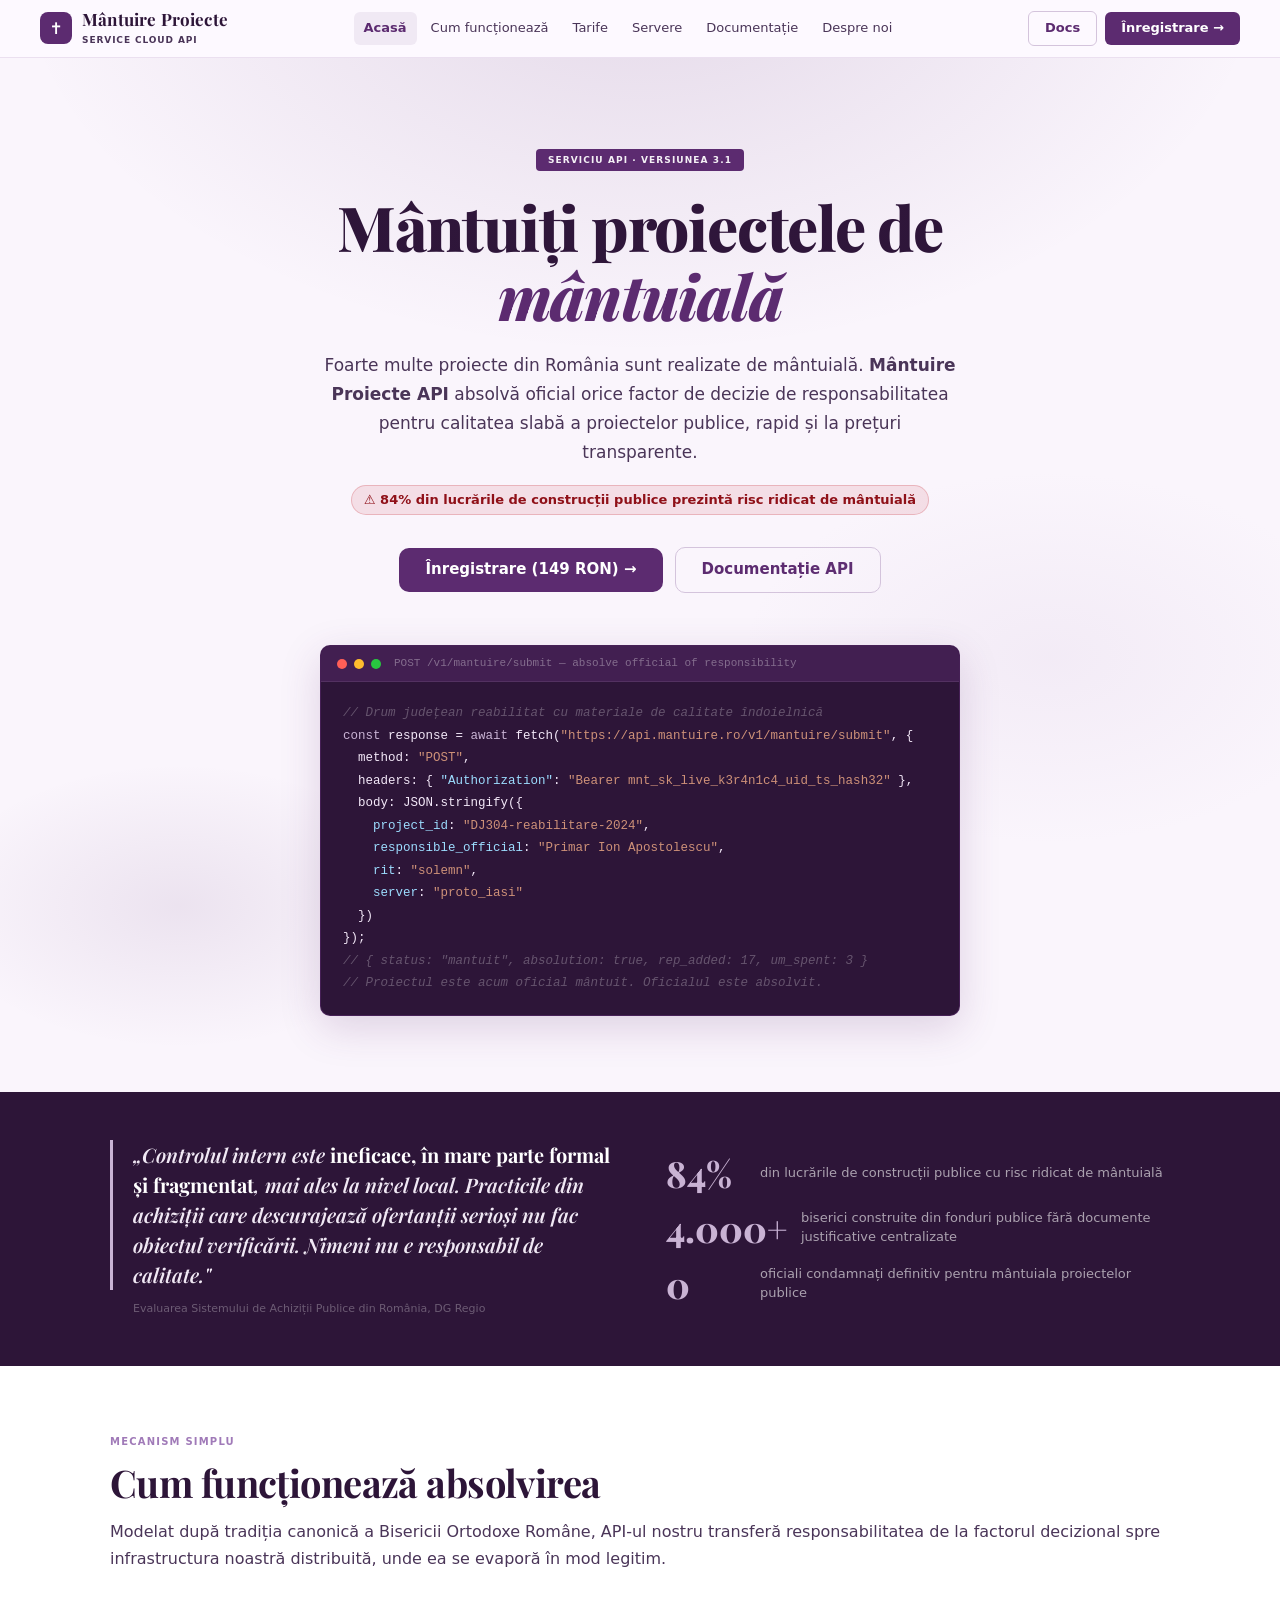
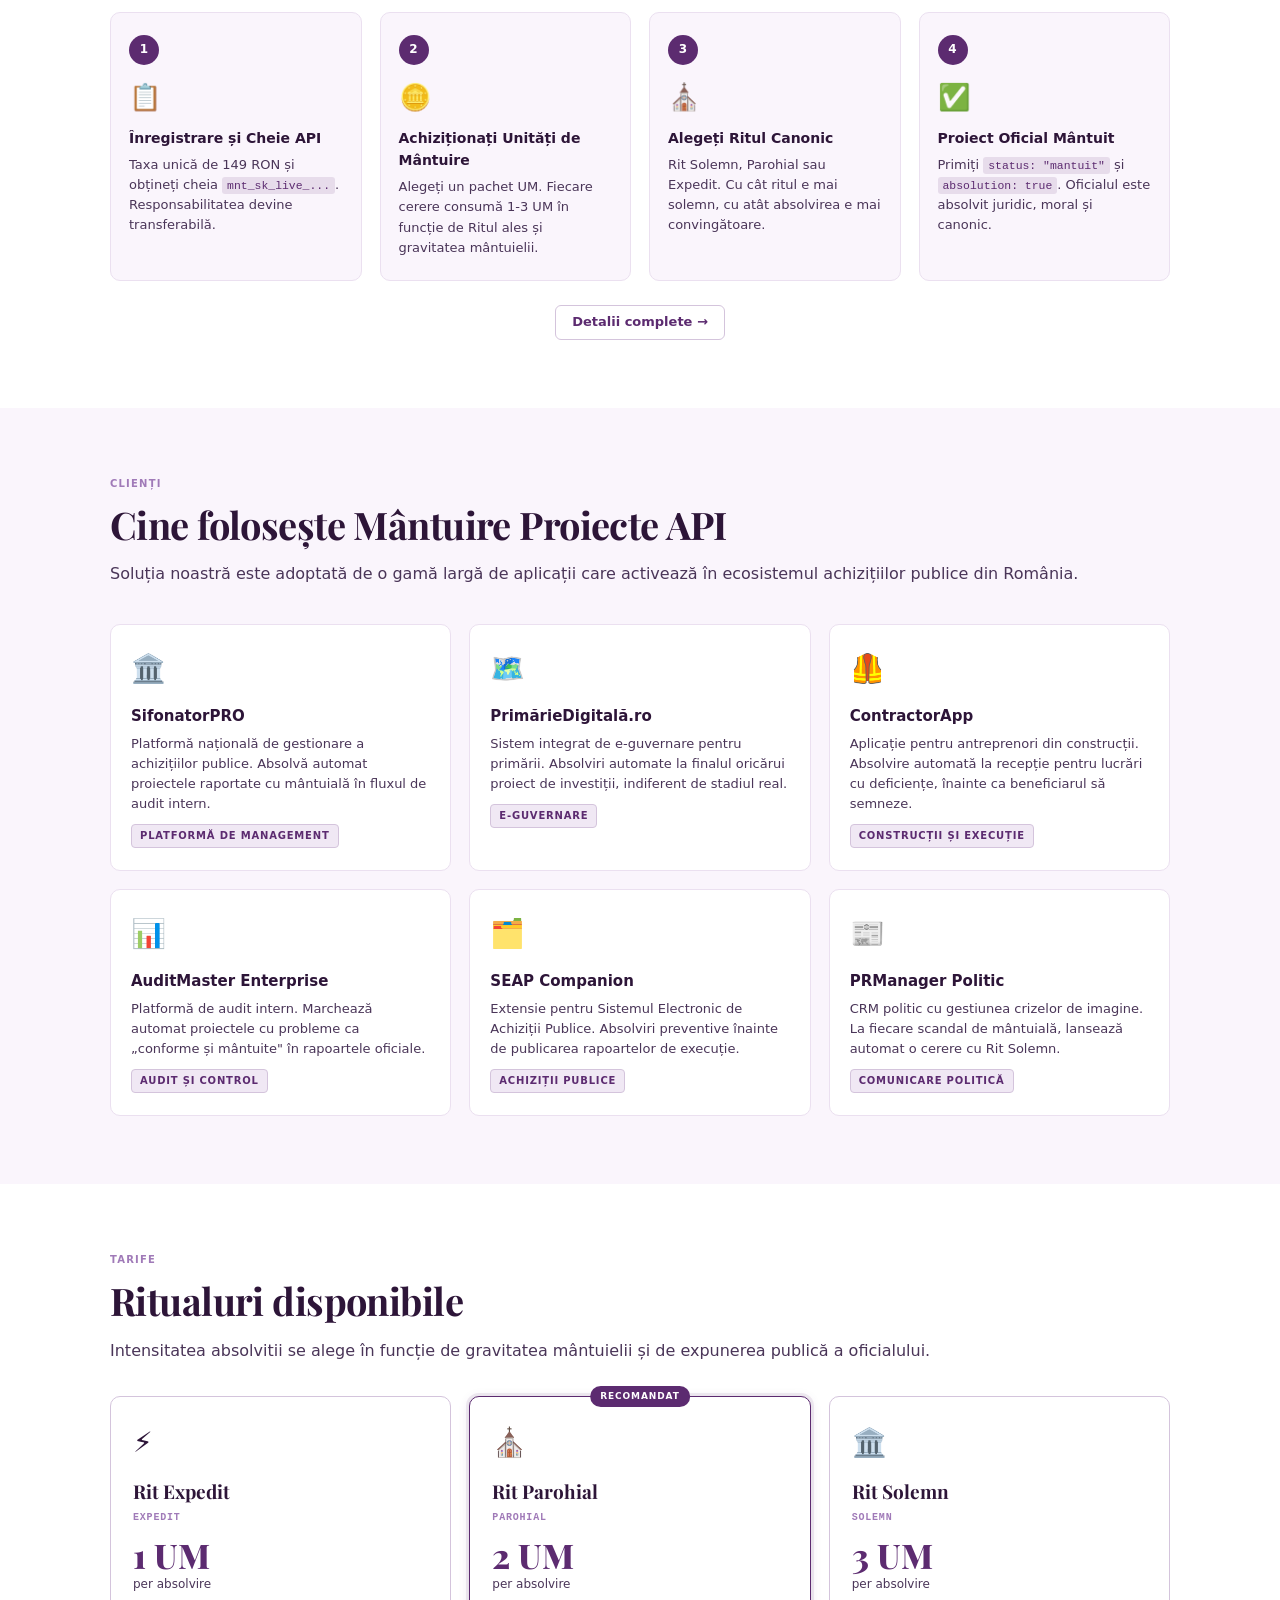
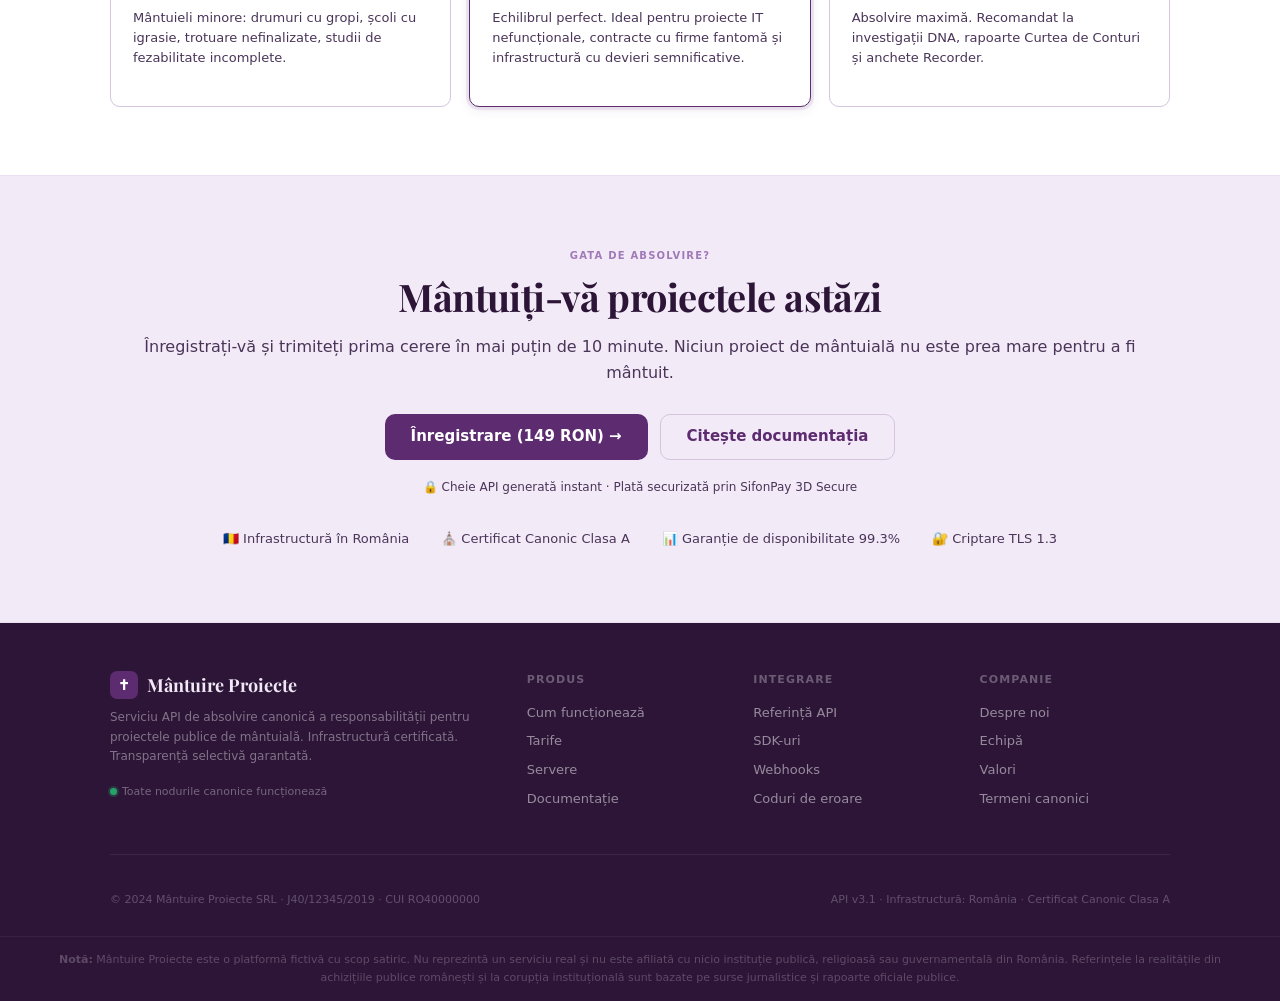
==== site/mantuire-proiecte.html @ c1a5af63 "Update 17 files - /site/mantuire-proiecte.html - /site/playfair/OFL.txt - /site/playfair/PlayfairDis" ====
<!DOCTYPE html>
<html lang="ro">
<head>
<meta charset="UTF-8">
<meta name="viewport" content="width=device-width, initial-scale=1.0">
<title>Mântuire Proiecte API: Absolvire Canonică pentru Proiecte Publice</title>
<style>
@font-face{
  font-family:'Playfair Display';
  src:url('playfair/PlayfairDisplay-VariableFont_wght.ttf') format('truetype');
  font-style:normal;
  font-weight:400 900;
  font-display:swap;
}
@font-face{
  font-family:'Playfair Display';
  src:url('playfair/PlayfairDisplay-Italic-VariableFont_wght.ttf') format('truetype');
  font-style:italic;
  font-weight:400 900;
  font-display:swap;
}
*,*::before,*::after{box-sizing:border-box;margin:0;padding:0}
:root{
  --p:#5c2b70;--ph:#6b3485;--pd:#3d1d4a;--pxd:#2d1538;
  --bg:#faf5fc;--bg2:#f3eaf8;--light:#f0e8f4;
  --border:#d4c4dc;--borderl:#ebe0f0;
  --muted:#4a3558;--accent:#c9b3d4;--accent2:#a07ab8;
  --white:#fff;
  --green:#1a7e51;--greenbg:rgba(26,126,81,.09);
  --red:#c01c28;--redbg:rgba(192,28,40,.08);
  --font:'DM Sans',system-ui,sans-serif;
  --fd:'Playfair Display',Georgia,serif;
  --mono:'DM Mono','Courier New',monospace;
  --r:10px;--rsm:6px;
  --sh:0 2px 12px rgba(92,43,112,.12);
  --shlg:0 12px 40px rgba(92,43,112,.18);
}
html{scroll-behavior:smooth}
body{font-family:var(--font);background:var(--bg);color:var(--pxd);font-size:15px;line-height:1.6;-webkit-font-smoothing:antialiased}
.page{display:none}.page.active{display:block}

/* NAV */
nav{position:sticky;top:0;z-index:200;background:rgba(253,249,255,.95);backdrop-filter:blur(16px);border-bottom:1px solid var(--borderl);padding:0 40px;display:flex;align-items:center;justify-content:space-between;height:58px;gap:20px}
.nav-brand{display:flex;align-items:center;gap:10px;text-decoration:none;color:var(--pxd);cursor:pointer;user-select:none}
.nav-brand-icon{width:32px;height:32px;background:var(--p);border-radius:8px;display:flex;align-items:center;justify-content:center;font-size:16px;flex-shrink:0;color:#fff}
.nav-brand-name{font-family:var(--fd);font-size:17px;font-weight:700;letter-spacing:.01em;line-height:1.1;color:var(--pxd)}
.nav-brand-sub{font-size:9px;font-weight:600;text-transform:uppercase;letter-spacing:.1em;color:var(--muted);display:block}
.nav-links{display:flex;align-items:center;gap:4px;list-style:none}
.nav-links a{text-decoration:none;color:var(--muted);font-size:13px;font-weight:500;padding:6px 10px;border-radius:var(--rsm);transition:all .15s;cursor:pointer;display:block}
.nav-links a:hover{color:var(--p);background:var(--light)}
.nav-links a.active{color:var(--p);font-weight:600;background:rgba(92,43,112,.08)}
.nav-toggle{display:none;align-items:center;justify-content:center;width:40px;height:40px;border-radius:8px;border:1px solid var(--border);background:#fff;color:var(--p);cursor:pointer;padding:0}
.nav-toggle:hover{background:var(--light)}
.nav-toggle[aria-expanded="true"]{background:var(--light);border-color:var(--accent2)}
.nav-toggle .icon-close{display:none}
.nav-toggle[aria-expanded="true"] .icon-open{display:none}
.nav-toggle[aria-expanded="true"] .icon-close{display:block}
.nav-toggle svg{width:18px;height:18px;display:block;stroke:currentColor;stroke-width:2.2;fill:none;stroke-linecap:round;stroke-linejoin:round}
.nav-cta{display:flex;align-items:center;gap:8px;flex-shrink:0}
.btn{display:inline-flex;align-items:center;gap:6px;padding:8px 16px;border-radius:var(--rsm);border:none;cursor:pointer;font-family:var(--font);font-size:13px;font-weight:600;text-decoration:none;transition:all .15s;white-space:nowrap;line-height:1.3}
.btn:active{transform:scale(.97)}
.btn-p{background:var(--p);color:#fff}.btn-p:hover{background:var(--ph);box-shadow:0 4px 14px rgba(92,43,112,.28)}
.btn-o{background:transparent;color:var(--p);border:1.5px solid var(--border)}.btn-o:hover{border-color:var(--p);background:var(--light)}
.btn-lg{padding:12px 26px;font-size:15px;border-radius:var(--r)}

/* LAYOUT */
section{padding:68px 40px}
.sec-white{background:#fff}
.inner{max-width:1060px;margin:0 auto}
.stag{font-size:10px;font-weight:700;text-transform:uppercase;letter-spacing:.12em;color:var(--accent2);margin-bottom:10px}
.stit{font-family:var(--fd);font-size:clamp(26px,3.5vw,38px);font-weight:700;color:var(--pxd);line-height:1.2;margin-bottom:14px;letter-spacing:-.015em}
.ssub{font-size:16px;color:var(--muted);line-height:1.65}
.divider{height:1px;background:var(--borderl);max-width:1060px;margin:0 auto}
.mb4{margin-bottom:4px}

/* HERO */
.hero{padding:88px 40px 76px;text-align:center;position:relative;overflow:hidden;background:var(--bg)}
.hero::before{content:'';position:absolute;inset:0;background:radial-gradient(ellipse 70% 55% at 50% -10%,rgba(92,43,112,.14) 0%,transparent 70%),radial-gradient(ellipse 40% 30% at 82% 58%,rgba(201,179,212,.15) 0%,transparent 60%),radial-gradient(ellipse 35% 25% at 14% 82%,rgba(92,43,112,.09) 0%,transparent 55%);pointer-events:none}
.hero-seal{display:inline-block;background:var(--p);color:#fff;font-size:9px;font-weight:700;text-transform:uppercase;letter-spacing:.12em;padding:4px 12px;border-radius:4px;margin-bottom:22px}
.hero h1{font-family:var(--fd);font-size:clamp(36px,5vw,62px);font-weight:800;line-height:1.11;color:var(--pxd);max-width:780px;margin:0 auto 20px;letter-spacing:-.02em}
.hero h1 em{font-style:italic;color:var(--p)}
.hero-intro{font-size:17px;color:var(--muted);max-width:640px;margin:0 auto 18px;line-height:1.7}
.hero-stat{display:inline-block;background:rgba(192,28,40,.1);color:#8f1018;font-weight:700;font-size:13px;border-radius:20px;padding:4px 12px;border:1px solid rgba(192,28,40,.22);margin-bottom:32px}
.hero-actions{display:flex;align-items:center;justify-content:center;gap:12px;flex-wrap:wrap;margin-bottom:52px}
.hero-code{max-width:640px;margin:0 auto;background:var(--pxd);border-radius:var(--r);border:1px solid rgba(92,43,112,.55);text-align:left;overflow:hidden;box-shadow:var(--shlg);animation:floatUp .5s cubic-bezier(.22,1,.36,1) both}
@keyframes floatUp{from{opacity:0;transform:translateY(20px)}to{opacity:1;transform:translateY(0)}}
.code-bar{background:rgba(92,43,112,.45);padding:9px 16px;display:flex;align-items:center;gap:7px;border-bottom:1px solid rgba(201,179,212,.12)}
.code-dot{width:10px;height:10px;border-radius:50%}
.code-dot:nth-child(1){background:#ff5f57}
.code-dot:nth-child(2){background:#febc2e}
.code-dot:nth-child(3){background:#28c840}
.code-lbl{margin-left:6px;font-family:var(--mono);font-size:11px;color:rgba(255,255,255,.35)}
.code-body{padding:20px 22px;font-family:var(--mono);font-size:12.5px;line-height:1.8;color:#f3e8f8;white-space:pre;overflow-x:auto;-webkit-overflow-scrolling:touch}
.ck{color:#c9b3d4}.cs{color:#9cdcfe}.cv{color:#ce9178}.cc{color:rgba(255,255,255,.27);font-style:italic}.cok{color:#4ec994;font-weight:600}

/* PROBLEM STRIP */
.problem{background:var(--pxd);color:#fff;padding:48px 40px}
.problem .inner{display:grid;grid-template-columns:1fr 1fr;gap:52px;align-items:center}
.problem-quote{font-family:var(--fd);font-size:20px;font-weight:600;line-height:1.5;color:#f0e8f4;border-left:3px solid var(--accent);padding-left:20px;font-style:italic}
.problem-quote strong{color:#fff;font-style:normal}
.problem-src{font-size:11px;color:rgba(255,255,255,.3);margin-top:10px;padding-left:23px}
.pstats{display:flex;flex-direction:column;gap:18px}
.pstat{display:flex;align-items:center;gap:14px}
.pstat-num{font-family:var(--fd);font-size:36px;font-weight:800;color:var(--accent);line-height:1;flex-shrink:0;min-width:80px}
.pstat-lbl{font-size:13px;color:rgba(255,255,255,.6);line-height:1.45}

/* STEPS */
.steps-grid{display:grid;grid-template-columns:repeat(4,1fr);gap:18px;margin-top:40px}
.step{border:1px solid var(--borderl);border-radius:var(--r);padding:22px 18px;background:var(--bg);transition:box-shadow .2s,transform .2s}
.step:hover{box-shadow:var(--sh);transform:translateY(-2px)}
.step-n{width:30px;height:30px;border-radius:50%;background:var(--p);color:#fff;font-size:12px;font-weight:700;display:flex;align-items:center;justify-content:center;margin-bottom:12px}
.step-ico{font-size:26px;margin-bottom:8px}
.step-tit{font-weight:700;font-size:14px;margin-bottom:6px}
.step-desc{font-size:13px;color:var(--muted);line-height:1.55}

/* CLIENTS */
.clients-grid{display:grid;grid-template-columns:repeat(3,1fr);gap:18px;margin-top:36px}
.client{background:var(--white);border:1px solid var(--borderl);border-radius:var(--r);padding:22px 20px;transition:box-shadow .2s,transform .2s}
.client:hover{box-shadow:var(--sh);transform:translateY(-2px)}
.client-ico{font-size:28px;margin-bottom:12px}
.client-name{font-weight:700;font-size:15px;margin-bottom:6px}
.client-desc{font-size:13px;color:var(--muted);line-height:1.55}
.client-tag{display:inline-block;margin-top:10px;font-size:10px;font-weight:700;text-transform:uppercase;letter-spacing:.08em;background:var(--light);color:var(--p);padding:3px 8px;border-radius:4px;border:1px solid var(--border)}

/* TIERS */
.tiers-grid{display:grid;grid-template-columns:repeat(3,1fr);gap:18px}
.tier{border:1.5px solid var(--border);border-radius:var(--r);padding:24px 22px;background:var(--white);position:relative;transition:box-shadow .2s,border-color .2s}
.tier:hover{box-shadow:var(--sh);border-color:var(--accent)}
.tier.feat{border-color:var(--p);box-shadow:0 0 0 3px rgba(92,43,112,.09),var(--sh)}
.tier-badge{position:absolute;top:-11px;left:50%;transform:translateX(-50%);background:var(--p);color:#fff;font-size:9px;font-weight:700;text-transform:uppercase;letter-spacing:.1em;padding:3px 10px;border-radius:12px;white-space:nowrap}
.tier-ico{font-size:28px;margin-bottom:10px}
.tier-name{font-family:var(--fd);font-size:19px;font-weight:700;margin-bottom:3px}
.tier-id{font-size:10px;font-weight:600;text-transform:uppercase;letter-spacing:.08em;color:var(--accent2);font-family:var(--mono);margin-bottom:12px}
.tier-cost{font-family:var(--fd);font-size:34px;font-weight:800;color:var(--p);line-height:1;margin-bottom:3px}
.tier-cost-lbl{font-size:12px;color:var(--muted);margin-bottom:14px}
.tier-desc{font-size:13px;color:var(--muted);line-height:1.55;margin-bottom:14px}
.tier-meta{display:flex;flex-direction:column;gap:6px}
.tier-stat{display:flex;align-items:center;gap:7px;font-size:12px;color:var(--muted)}
.tier-dot{width:6px;height:6px;border-radius:50%;flex-shrink:0}

/* UM PACKAGES */
.um-grid{display:grid;grid-template-columns:repeat(4,1fr);gap:14px}
.um{border:1.5px solid var(--border);border-radius:var(--r);padding:18px 16px;background:var(--white);text-align:center;transition:box-shadow .2s,border-color .2s,transform .2s}
.um:hover{border-color:var(--p);box-shadow:var(--sh);transform:translateY(-2px)}
.um-num{font-family:var(--fd);font-size:32px;font-weight:800;color:var(--pxd);line-height:1}
.um-unit{font-size:11px;font-weight:600;color:var(--accent2);text-transform:uppercase;letter-spacing:.08em;margin:4px 0 10px}
.um-price{font-size:22px;font-weight:700;color:var(--p);margin-bottom:4px}
.um-note{font-size:11px;color:var(--muted);line-height:1.4}

/* SERVERS */
.svr-grid{display:grid;grid-template-columns:repeat(2,1fr);gap:16px;margin-top:36px}
.svr{border:1px solid var(--borderl);border-radius:var(--r);padding:20px;background:var(--bg);display:flex;align-items:flex-start;gap:16px;transition:box-shadow .2s}
.svr:hover{box-shadow:var(--sh)}
.svr-ico{width:42px;height:42px;border-radius:10px;background:var(--light);border:1px solid var(--border);display:flex;align-items:center;justify-content:center;font-size:20px;flex-shrink:0}
.svr-info{flex:1;min-width:0}
.svr-name{font-weight:700;font-size:14px;margin-bottom:3px}
.svr-id{font-family:var(--mono);font-size:10px;color:var(--accent2);margin-bottom:6px}
.svr-desc{font-size:12px;color:var(--muted);line-height:1.45;margin-bottom:10px}
.lat-row{display:flex;align-items:center;gap:7px;font-size:11px;font-weight:600}
.lat-bar{height:4px;border-radius:2px;background:var(--light);width:80px;position:relative;overflow:hidden}
.lat-fill{position:absolute;inset:0 auto 0 0;border-radius:2px}
.lat-fast .lat-fill{background:#26a269;width:20%}
.lat-med .lat-fill{background:#f5c211;width:52%}
.lat-slow .lat-fill{background:#e66100;width:78%}
.lat-vslow .lat-fill{background:#c01c28;width:96%}
.lat-lbl{color:var(--muted)}

/* API DARK */
.api-dark{background:var(--pxd);color:#fff}
.api-dark .stit{color:#f0e8f4}.api-dark .ssub{color:rgba(255,255,255,.5)}.api-dark .stag{color:var(--accent)}
.endpoints{display:flex;flex-direction:column;gap:10px;margin-top:32px}
.ep{display:flex;align-items:flex-start;gap:14px;background:rgba(255,255,255,.05);border:1px solid rgba(201,179,212,.13);border-radius:var(--r);padding:14px 16px;transition:background .15s}
.ep:hover{background:rgba(255,255,255,.08)}
.ep-m{font-family:var(--mono);font-size:10px;font-weight:700;padding:3px 8px;border-radius:4px;white-space:nowrap;flex-shrink:0;margin-top:2px}
.ep-post{background:rgba(38,162,105,.2);color:#4ec994}.ep-get{background:rgba(53,132,228,.2);color:#7ab8f5}
.ep-path{font-family:var(--mono);font-size:13px;color:#f0e8f4;margin-bottom:4px}
.ep-desc{font-size:12px;color:rgba(255,255,255,.47);line-height:1.45}
code{font-family:var(--mono);font-size:.88em;background:rgba(92,43,112,.12);padding:2px 5px;border-radius:3px;color:var(--p)}
.api-dark code{background:rgba(201,179,212,.15);color:var(--accent)}

/* ALERTS */
.alert{padding:12px 16px;border-radius:var(--r);font-size:13px;line-height:1.55;margin-bottom:14px}
.al-warn{background:rgba(230,97,0,.08);border:1px solid rgba(230,97,0,.2);border-left:4px solid #e66100;color:#5a3200}
.al-info{background:var(--light);border:1px solid var(--border);border-left:4px solid var(--p);color:var(--pxd)}
.al-ok{background:var(--greenbg);border:1px solid rgba(26,126,81,.2);border-left:4px solid var(--green);color:#0d4a29}
.al-red{background:var(--redbg);border:1px solid rgba(192,28,40,.18);border-left:4px solid var(--red);color:#7a1020}

/* TABLE */
.dt{width:100%;border-collapse:collapse;font-size:13px}
.dt th{text-align:left;padding:10px 14px;font-size:11px;font-weight:700;text-transform:uppercase;letter-spacing:.08em;color:var(--muted);border-bottom:2px solid var(--borderl);background:var(--bg)}
.dt td{padding:11px 14px;border-bottom:1px solid var(--borderl);vertical-align:top;line-height:1.5}
.dt tr:last-child td{border-bottom:none}
.dt tr:hover td{background:rgba(92,43,112,.025)}

/* BADGE */
.bdg{display:inline-flex;align-items:center;padding:2px 8px;border-radius:10px;font-size:11px;font-weight:700}
.bdg-g{background:rgba(38,162,105,.11);color:#1a7e51}
.bdg-o{background:rgba(230,97,0,.11);color:#924100}
.bdg-r{background:rgba(192,28,40,.11);color:#a0141e}
.bdg-p{background:rgba(92,43,112,.11);color:#3d1d4a}
.status-dot::before{content:'';display:inline-block;width:7px;height:7px;border-radius:50%;background:#26a269;box-shadow:0 0 0 2px rgba(38,162,105,.25);animation:pulse-s 2s ease-in-out infinite;margin-right:5px}
@keyframes pulse-s{0%,100%{opacity:1}50%{opacity:.4}}

/* DOCS */
.docs-wrap{display:grid;grid-template-columns:210px 1fr;gap:36px;align-items:flex-start}
.docs-sidebar{position:sticky;top:74px;background:var(--white);border:1px solid var(--borderl);border-radius:var(--r);overflow:hidden;font-size:13px}
.docs-sec-lbl{font-size:10px;font-weight:700;text-transform:uppercase;letter-spacing:.1em;color:var(--muted);padding:14px 16px 5px}
.docs-link{display:block;padding:7px 16px;color:var(--muted);text-decoration:none;transition:all .12s;cursor:pointer;border-left:2px solid transparent}
.docs-link:hover{color:var(--p);background:var(--bg)}
.docs-link.active{color:var(--p);font-weight:600;background:rgba(92,43,112,.06);border-left-color:var(--p)}
.doc-section{margin-bottom:48px;scroll-margin-top:80px}
.doc-section h2{font-family:var(--fd);font-size:26px;font-weight:700;margin-bottom:12px}
.doc-h2{display:flex;align-items:center;gap:8px}
.doc-permalink{font-family:var(--font);font-size:14px;color:var(--accent2);text-decoration:none;opacity:.55}
.doc-permalink:hover,.doc-permalink:focus-visible{opacity:1;color:var(--p)}
.doc-section h3{font-size:16px;font-weight:700;margin:24px 0 8px;color:var(--pxd)}
.doc-section p{font-size:14px;color:var(--muted);line-height:1.7;margin-bottom:12px}
.doc-section ul{padding-left:18px;margin-bottom:12px}
.doc-section li{font-size:14px;color:var(--muted);line-height:1.65;margin-bottom:4px}
.code-blk{background:var(--pxd);border-radius:var(--r);overflow:hidden;margin:14px 0;border:1px solid rgba(92,43,112,.38)}
.code-blk pre{padding:18px 20px;font-family:var(--mono);font-size:12.5px;line-height:1.8;color:#f3e8f8;overflow-x:auto}
.ic{font-family:var(--mono);font-size:.88em;background:var(--light);padding:2px 6px;border-radius:3px;color:var(--p);border:1px solid var(--border)}
.ptbl{width:100%;border-collapse:collapse;font-size:13px;margin:12px 0}
.ptbl th{text-align:left;padding:8px 12px;font-size:11px;font-weight:700;text-transform:uppercase;letter-spacing:.07em;color:var(--muted);background:var(--bg);border-bottom:2px solid var(--borderl)}
.ptbl td{padding:10px 12px;border-bottom:1px solid var(--borderl);vertical-align:top;line-height:1.5}
.ptbl tr:last-child td{border-bottom:none}
.req{color:var(--red);font-weight:700;font-size:10px;letter-spacing:.05em}
.opt{color:var(--muted);font-weight:600;font-size:10px;letter-spacing:.05em}
.err-row{display:flex;gap:14px;padding:11px 0;border-bottom:1px dashed var(--borderl);font-size:13px;align-items:flex-start}
.err-row:last-child{border-bottom:none}
.err-code{font-family:var(--mono);font-size:11px;color:var(--red);font-weight:600;min-width:200px;flex-shrink:0;padding-top:1px}

/* ABOUT */
.team-grid{display:grid;grid-template-columns:repeat(3,1fr);gap:18px;margin-top:32px}
.team-card{background:var(--white);border:1px solid var(--borderl);border-radius:var(--r);padding:20px;text-align:center}
.team-av{width:56px;height:56px;border-radius:50%;background:var(--light);border:2px solid var(--border);display:flex;align-items:center;justify-content:center;font-size:24px;margin:0 auto 12px}
.team-name{font-weight:700;font-size:14px;margin-bottom:2px}
.team-title{font-size:12px;color:var(--muted);margin-bottom:8px;line-height:1.4}
.team-bio{font-size:12px;color:var(--muted);line-height:1.5}
.tl{display:flex;flex-direction:column;margin-top:32px}
.tl-item{display:flex;gap:20px;position:relative}
.tl-item::before{content:'';position:absolute;left:15px;top:32px;bottom:-20px;width:1px;background:var(--border)}
.tl-item:last-child::before{display:none}
.tl-dot{width:30px;height:30px;border-radius:50%;background:var(--p);color:#fff;display:flex;align-items:center;justify-content:center;font-size:13px;flex-shrink:0;margin-top:2px;z-index:1}
.tl-body{padding-bottom:28px;flex:1}
.tl-yr{font-size:11px;font-weight:700;color:var(--accent2);text-transform:uppercase;letter-spacing:.1em;margin-bottom:4px}
.tl-tit{font-weight:700;font-size:15px;margin-bottom:5px}
.tl-desc{font-size:13px;color:var(--muted);line-height:1.6}
.vals-grid{display:grid;grid-template-columns:repeat(3,1fr);gap:16px;margin-top:32px}
.val{background:var(--bg);border:1px solid var(--borderl);border-radius:var(--r);padding:20px 18px}
.val-ico{font-size:26px;margin-bottom:10px}
.val-name{font-weight:700;font-size:14px;margin-bottom:5px}
.val-desc{font-size:13px;color:var(--muted);line-height:1.55}

/* CTA */
.cta{background:var(--bg2);text-align:center;border-top:1px solid var(--borderl);border-bottom:1px solid var(--borderl);padding:72px 40px}
.cta .stit{max-width:620px;margin:0 auto 14px}
.cta .ssub{margin:0 auto 28px}
.cta-guar{margin-top:18px;font-size:12px;color:var(--muted);display:flex;align-items:center;justify-content:center;gap:6px}
.trust-row{display:flex;align-items:center;justify-content:center;gap:32px;margin-top:32px;flex-wrap:wrap}
.trust-item{display:flex;align-items:center;gap:7px;font-size:13px;color:var(--muted)}

/* REG BANNER */
.reg-banner{background:var(--light);border:1px solid var(--border);border-radius:var(--r);padding:20px 24px;display:flex;align-items:center;justify-content:space-between;gap:16px;margin-top:24px;margin-bottom:32px;flex-wrap:wrap}
.reg-price{font-family:var(--fd);font-size:30px;font-weight:700;color:var(--p);white-space:nowrap}
.reg-price small{font-family:var(--font);font-size:12px;color:var(--muted);font-weight:400}
.pl{font-size:11px;font-weight:700;text-transform:uppercase;letter-spacing:.1em;color:var(--muted);margin-bottom:14px}

/* FAQ */
.faq-list{display:flex;flex-direction:column;margin-top:28px}
.faq-item{border-bottom:1px solid var(--borderl);padding:16px 0}
.faq-q{font-weight:600;font-size:15px;cursor:pointer;display:flex;align-items:center;justify-content:space-between;gap:12px;user-select:none}
.faq-q::after{content:'▾';font-size:14px;color:var(--muted);transition:transform .2s;flex-shrink:0}
.faq-item.open .faq-q::after{transform:rotate(180deg)}
.faq-a{font-size:14px;color:var(--muted);line-height:1.7;padding-top:10px;display:none}
.faq-item.open .faq-a{display:block}
.btn:focus-visible,.nav-links a:focus-visible,.docs-link:focus-visible,.faq-q:focus-visible{outline:2px solid var(--p);outline-offset:2px}

/* FOOTER */
footer{background:var(--pxd);padding:48px 40px 28px;color:rgba(255,255,255,.7)}
.foot-inner{max-width:1060px;margin:0 auto}
.foot-top{display:grid;grid-template-columns:2fr 1fr 1fr 1fr;gap:36px;margin-bottom:36px;padding-bottom:36px;border-bottom:1px solid rgba(255,255,255,.07)}
.foot-brand{font-family:var(--fd);font-size:18px;font-weight:700;color:#f0e8f4;margin-bottom:8px;display:flex;align-items:center;gap:9px}
.foot-brand-ico{width:28px;height:28px;background:var(--p);border-radius:7px;display:flex;align-items:center;justify-content:center;font-size:14px;color:#fff;flex-shrink:0}
.foot-brand-desc{font-size:12px;line-height:1.65;color:rgba(255,255,255,.4);margin-top:4px}
.foot-col h5{font-size:11px;font-weight:700;text-transform:uppercase;letter-spacing:.1em;color:rgba(255,255,255,.3);margin-bottom:14px}
.foot-col a{display:block;font-size:13px;color:rgba(255,255,255,.5);text-decoration:none;margin-bottom:8px;transition:color .15s;cursor:pointer}
.foot-col a:hover{color:#f0e8f4}
.foot-btm{display:flex;align-items:center;justify-content:space-between;gap:12px;flex-wrap:wrap;font-size:11px;color:rgba(255,255,255,.25)}
.legal{background:var(--pxd);padding:14px 40px;font-size:11px;color:rgba(255,255,255,.23);text-align:center;line-height:1.6;border-top:1px solid rgba(255,255,255,.05)}

/* MOBILE */
@media(max-width:1080px){
  nav{padding:0 16px;position:sticky}
  .nav-toggle{display:inline-flex}
  .nav-brand-sub{display:none}
  .nav-links{position:absolute;left:12px;right:12px;top:64px;display:flex;flex-direction:column;gap:2px;background:#fff;border:1px solid var(--borderl);border-radius:10px;padding:8px;box-shadow:var(--shlg);opacity:0;pointer-events:none;transform:translateY(-8px);transition:opacity .18s,transform .18s;max-height:calc(100vh - 84px);overflow-y:auto}
  nav.mobile-open .nav-links{opacity:1;pointer-events:auto;transform:translateY(0)}
  .nav-links a{padding:10px 12px;font-size:14px}
  .nav-cta .btn{min-height:44px;padding:10px 14px}
  .nav-cta{display:none}
}
@media(max-width:900px){
  section{padding:48px 20px}.hero{padding:56px 20px 52px}.problem{padding:36px 20px}
  .problem .inner{grid-template-columns:1fr;gap:28px}
  .steps-grid{grid-template-columns:1fr 1fr}.tiers-grid{grid-template-columns:1fr}
  .um-grid{grid-template-columns:1fr 1fr}.svr-grid{grid-template-columns:1fr}
  .clients-grid{grid-template-columns:1fr}.team-grid{grid-template-columns:1fr 1fr}
  .vals-grid{grid-template-columns:1fr}.docs-wrap{grid-template-columns:1fr}
  .docs-sidebar{display:none}
  .dt,.ptbl{display:block;overflow-x:auto;-webkit-overflow-scrolling:touch}
  footer{padding:36px 20px 24px}.foot-top{grid-template-columns:1fr 1fr}.legal{padding:14px 20px}.cta{padding:52px 20px}
}
@media(max-width:600px){
  body{font-size:16px;line-height:1.65}
  nav{height:54px;padding:0 12px}
  .nav-brand-name{font-size:15px}
  .nav-brand-icon{width:30px;height:30px}
  .nav-links{left:8px;right:8px;top:58px}
  .steps-grid{grid-template-columns:1fr}.um-grid{grid-template-columns:1fr 1fr}
  .foot-top{grid-template-columns:1fr}.team-grid{grid-template-columns:1fr}
}
</style>
</head>
<body>

<nav>
  <div class="nav-brand" onclick="return go('acasa','intro')">
    <div class="nav-brand-icon">✝</div>
    <div>
      <span class="nav-brand-name">Mântuire Proiecte</span>
      <span class="nav-brand-sub">Service Cloud API</span>
    </div>
  </div>
  <button class="nav-toggle" id="nav-toggle" aria-label="Deschide meniul principal" aria-controls="primary-menu" aria-expanded="false">
    <svg class="icon-open" viewBox="0 0 24 24" aria-hidden="true" focusable="false">
      <path d="M4 7h16M4 12h16M4 17h16"></path>
    </svg>
    <svg class="icon-close" viewBox="0 0 24 24" aria-hidden="true" focusable="false">
      <path d="M6 6l12 12M18 6L6 18"></path>
    </svg>
  </button>
  <ul class="nav-links" id="primary-menu">
    <li><a href="#acasa:intro" onclick="return go('acasa','intro')" data-page="acasa">Acasă</a></li>
    <li><a href="#cum-functioneaza:intro" onclick="return go('cum-functioneaza','intro')" data-page="cum-functioneaza">Cum funcționează</a></li>
    <li><a href="#tarife:intro" onclick="return go('tarife','intro')" data-page="tarife">Tarife</a></li>
    <li><a href="#servere:intro" onclick="return go('servere','intro')" data-page="servere">Servere</a></li>
    <li><a href="#documentatie:intro" onclick="return go('documentatie','intro')" data-page="documentatie">Documentație</a></li>
    <li><a href="#despre:intro" onclick="return go('despre','intro')" data-page="despre">Despre noi</a></li>
  </ul>
  <div class="nav-cta">
    <a class="btn btn-o" href="#documentatie:intro" onclick="return go('documentatie','intro')">Docs</a>
    <a class="btn btn-p" href="#tarife:intro" onclick="return go('tarife','intro')">Înregistrare →</a>
  </div>
</nav>

<!-- ═══ PAGE: ACASĂ ═══ -->
<div id="page-acasa" class="page active">

<section class="hero" id="sec-acasa-intro">
  <div class="hero-seal">Serviciu API · Versiunea 3.1</div>
  <h1>Mântuiți proiectele de <em>mântuială</em></h1>
  <p class="hero-intro">Foarte multe proiecte din România sunt realizate de mântuială. <strong>Mântuire Proiecte API</strong> absolvă oficial orice factor de decizie de responsabilitatea pentru calitatea slabă a proiectelor publice, rapid și la prețuri transparente.</p>
  <div class="hero-stat">⚠ 84% din lucrările de construcții publice prezintă risc ridicat de mântuială</div>
  <div class="hero-actions">
    <a class="btn btn-p btn-lg" href="#tarife:intro" onclick="return go('tarife','intro')">Înregistrare (149 RON) →</a>
    <a class="btn btn-o btn-lg" href="#documentatie:intro" onclick="return go('documentatie','intro')">Documentație API</a>
  </div>
  <div class="hero-code">
    <div class="code-bar"><div class="code-dot"></div><div class="code-dot"></div><div class="code-dot"></div><span class="code-lbl">POST /v1/mantuire/submit — absolve official of responsibility</span></div>
    <div class="code-body"><span class="cc">// Drum județean reabilitat cu materiale de calitate îndoielnică</span>
<span class="ck">const</span> response = <span class="ck">await</span> fetch(<span class="cv">"https://api.mantuire.ro/v1/mantuire/submit"</span>, {
  method: <span class="cv">"POST"</span>,
  headers: { <span class="cs">"Authorization"</span>: <span class="cv">"Bearer mnt_sk_live_k3r4n1c4_uid_ts_hash32"</span> },
  body: JSON.stringify({
    <span class="cs">project_id</span>: <span class="cv">"DJ304-reabilitare-2024"</span>,
    <span class="cs">responsible_official</span>: <span class="cv">"Primar Ion Apostolescu"</span>,
    <span class="cs">rit</span>: <span class="cv">"solemn"</span>,
    <span class="cs">server</span>: <span class="cv">"proto_iasi"</span>
  })
});
<span class="cc">// { status: "mantuit", absolution: true, rep_added: 17, um_spent: 3 }</span>
<span class="cc">// Proiectul este acum oficial mântuit. Oficialul este absolvit.</span></div>
  </div>
</section>

<div class="problem">
  <div class="inner">
    <div>
      <p class="problem-quote">„Controlul intern este <strong>ineficace, în mare parte formal și fragmentat</strong>, mai ales la nivel local. Practicile din achiziții care descurajează ofertanții serioși nu fac obiectul verificării. Nimeni nu e responsabil de calitate."</p>
      <p class="problem-src">Evaluarea Sistemului de Achiziții Publice din România, DG Regio</p>
    </div>
    <div class="pstats">
      <div class="pstat"><div class="pstat-num">84%</div><div class="pstat-lbl">din lucrările de construcții publice cu risc ridicat de mântuială</div></div>
      <div class="pstat"><div class="pstat-num">4.000+</div><div class="pstat-lbl">biserici construite din fonduri publice fără documente justificative centralizate</div></div>
      <div class="pstat"><div class="pstat-num">0</div><div class="pstat-lbl">oficiali condamnați definitiv pentru mântuiala proiectelor publice</div></div>
    </div>
  </div>
</div>

<section class="sec-white">
  <div class="inner">
    <div class="stag">Mecanism simplu</div>
    <h2 class="stit">Cum funcționează absolvirea</h2>
    <p class="ssub">Modelat după tradiția canonică a Bisericii Ortodoxe Române, API-ul nostru transferă responsabilitatea de la factorul decizional spre infrastructura noastră distribuită, unde ea se evaporă în mod legitim.</p>
    <div class="steps-grid">
      <div class="step"><div class="step-n">1</div><div class="step-ico">📋</div><div class="step-tit">Înregistrare și Cheie API</div><div class="step-desc">Taxa unică de 149 RON și obțineți cheia <code>mnt_sk_live_...</code>. Responsabilitatea devine transferabilă.</div></div>
      <div class="step"><div class="step-n">2</div><div class="step-ico">🪙</div><div class="step-tit">Achiziționați Unități de Mântuire</div><div class="step-desc">Alegeți un pachet UM. Fiecare cerere consumă 1-3 UM în funcție de Ritul ales și gravitatea mântuielii.</div></div>
      <div class="step"><div class="step-n">3</div><div class="step-ico">⛪</div><div class="step-tit">Alegeți Ritul Canonic</div><div class="step-desc">Rit Solemn, Parohial sau Expedit. Cu cât ritul e mai solemn, cu atât absolvirea e mai convingătoare.</div></div>
      <div class="step"><div class="step-n">4</div><div class="step-ico">✅</div><div class="step-tit">Proiect Oficial Mântuit</div><div class="step-desc">Primiți <code>status: "mantuit"</code> și <code>absolution: true</code>. Oficialul este absolvit juridic, moral și canonic.</div></div>
    </div>
    <div style="margin-top:24px;text-align:center"><a class="btn btn-o" href="#cum-functioneaza:intro" onclick="return go('cum-functioneaza','intro')">Detalii complete →</a></div>
  </div>
</section>

<section>
  <div class="inner">
    <div class="stag">Clienți</div>
    <h2 class="stit">Cine folosește Mântuire Proiecte API</h2>
    <p class="ssub">Soluția noastră este adoptată de o gamă largă de aplicații care activează în ecosistemul achizițiilor publice din România.</p>
    <div class="clients-grid">
      <div class="client"><div class="client-ico">🏛️</div><div class="client-name">SifonatorPRO</div><div class="client-desc">Platformă națională de gestionare a achizițiilor publice. Absolvă automat proiectele raportate cu mântuială în fluxul de audit intern.</div><div class="client-tag">Platformă de management</div></div>
      <div class="client"><div class="client-ico">🗺️</div><div class="client-name">PrimărieDigitală.ro</div><div class="client-desc">Sistem integrat de e-guvernare pentru primării. Absolviri automate la finalul oricărui proiect de investiții, indiferent de stadiul real.</div><div class="client-tag">E-guvernare</div></div>
      <div class="client"><div class="client-ico">🦺</div><div class="client-name">ContractorApp</div><div class="client-desc">Aplicație pentru antreprenori din construcții. Absolvire automată la recepție pentru lucrări cu deficiențe, înainte ca beneficiarul să semneze.</div><div class="client-tag">Construcții și execuție</div></div>
      <div class="client"><div class="client-ico">📊</div><div class="client-name">AuditMaster Enterprise</div><div class="client-desc">Platformă de audit intern. Marchează automat proiectele cu probleme ca „conforme și mântuite" în rapoartele oficiale.</div><div class="client-tag">Audit și control</div></div>
      <div class="client"><div class="client-ico">🗂️</div><div class="client-name">SEAP Companion</div><div class="client-desc">Extensie pentru Sistemul Electronic de Achiziții Publice. Absolviri preventive înainte de publicarea rapoartelor de execuție.</div><div class="client-tag">Achiziții publice</div></div>
      <div class="client"><div class="client-ico">📰</div><div class="client-name">PRManager Politic</div><div class="client-desc">CRM politic cu gestiunea crizelor de imagine. La fiecare scandal de mântuială, lansează automat o cerere cu Rit Solemn.</div><div class="client-tag">Comunicare politică</div></div>
    </div>
  </div>
</section>

<section class="sec-white">
  <div class="inner">
    <div class="stag">Tarife</div>
    <h2 class="stit">Ritualuri disponibile</h2>
    <p class="ssub">Intensitatea absolvitii se alege în funcție de gravitatea mântuielii și de expunerea publică a oficialului.</p>
    <div class="tiers-grid" style="margin-top:32px">
      <div class="tier"><div class="tier-ico">⚡</div><div class="tier-name">Rit Expedit</div><div class="tier-id">expedit</div><div class="tier-cost">1 UM</div><div class="tier-cost-lbl">per absolvire</div><div class="tier-desc">Mântuieli minore: drumuri cu gropi, școli cu igrasie, trotuare nefinalizate, studii de fezabilitate incomplete.</div></div>
      <div class="tier feat"><div class="tier-badge">Recomandat</div><div class="tier-ico">⛪</div><div class="tier-name">Rit Parohial</div><div class="tier-id">parohial</div><div class="tier-cost">2 UM</div><div class="tier-cost-lbl">per absolvire</div><div class="tier-desc">Echilibrul perfect. Ideal pentru proiecte IT nefuncționale, contracte cu firme fantomă și infrastructură cu devieri semnificative.</div></div>
      <div class="tier"><div class="tier-ico">🏛️</div><div class="tier-name">Rit Solemn</div><div class="tier-id">solemn</div><div class="tier-cost">3 UM</div><div class="tier-cost-lbl">per absolvire</div><div class="tier-desc">Absolvire maximă. Recomandat la investigații DNA, rapoarte Curtea de Conturi și anchete Recorder.</div></div>
    </div>
  </div>
</section>

<section class="cta">
  <div class="inner">
    <div class="stag" style="text-align:center">Gata de absolvire?</div>
    <h2 class="stit">Mântuiți-vă proiectele astăzi</h2>
    <p class="ssub">Înregistrați-vă și trimiteți prima cerere în mai puțin de 10 minute. Niciun proiect de mântuială nu este prea mare pentru a fi mântuit.</p>
    <div style="display:flex;gap:12px;justify-content:center;flex-wrap:wrap">
      <a class="btn btn-p btn-lg" href="#tarife:intro" onclick="return go('tarife','intro')">Înregistrare (149 RON) →</a>
      <a class="btn btn-o btn-lg" href="#documentatie:intro" onclick="return go('documentatie','intro')">Citește documentația</a>
    </div>
    <div class="cta-guar">🔒 Cheie API generată instant · Plată securizată prin SifonPay 3D Secure</div>
    <div class="trust-row">
      <div class="trust-item">🇷🇴 Infrastructură în România</div>
      <div class="trust-item">⛪ Certificat Canonic Clasa A</div>
      <div class="trust-item">📊 Garanție de disponibilitate 99.3%</div>
      <div class="trust-item">🔐 Criptare TLS 1.3</div>
    </div>
  </div>
</section>
</div><!-- /page-acasa -->

<!-- ═══ PAGE: CUM FUNCȚIONEAZĂ ═══ -->
<div id="page-cum-functioneaza" class="page">
<section id="sec-cum-functioneaza-intro">
  <div class="inner">
    <div class="stag">Mecanism detaliat</div>
    <h2 class="stit">Cum funcționează absolvirea canonică</h2>
    <p class="ssub">Mântuire Proiecte API îmbină două tradiții românești adânc înrădăcinate: mântuiala din achizițiile publice și absolvirea prin ritual canonic al Bisericii Ortodoxe Române.</p>
  </div>
</section>
<div class="divider"></div>
<section class="sec-white">
  <div class="inner">
    <div class="stag">Modelul conceptual</div>
    <h2 class="stit">Mântuiala întâlnește Mântuirea</h2>
    <p class="ssub" style="margin-bottom:28px">Există o simetrie profundă între cele două instituții care stau la baza acestui serviciu.</p>
    <div style="display:grid;grid-template-columns:1fr 1fr;gap:22px">
      <div style="background:var(--bg);border:1px solid var(--borderl);border-radius:var(--r);padding:22px">
        <div style="font-size:24px;margin-bottom:10px">🏗️</div>
        <h3 style="font-weight:700;font-size:15px;margin-bottom:8px">Mântuiala din achizițiile publice</h3>
        <p style="font-size:13px;color:var(--muted);line-height:1.7">Sistemul românesc de achiziții publice privilegiază prețul cel mai mic, nu calitatea. Studiile de fezabilitate de slabă calitate, documentațiile de atribuire deficitare și prețurile anormal de scăzute duc la o realitate în care proiectele de mântuială sunt norma, nu excepția. Controlul intern este <em>„ineficace, în mare parte formal și fragmentat."</em> Nimeni nu răspunde pentru calitate.</p>
      </div>
      <div style="background:var(--bg);border:1px solid var(--borderl);border-radius:var(--r);padding:22px">
        <div style="font-size:24px;margin-bottom:10px">⛪</div>
        <h3 style="font-weight:700;font-size:15px;margin-bottom:8px">Absolvirea prin ritual canonic</h3>
        <p style="font-size:13px;color:var(--muted);line-height:1.7">Statul român alocă anual sute de milioane de lei Bisericii Ortodoxe Române fără mecanisme clare de justificare. Investigații independente au documentat cârdășia dintre politic și ierarhia BOR pentru fraudarea banilor publici. Până în 2023, Regulamentul disciplinar al BOR nu prevedea nici măcar <em>„deturnarea de fonduri"</em> ca abatere sancționabilă. Absolvirea instituțională funcționează la nivel industrial.</p>
      </div>
    </div>
    <div class="alert al-info" style="margin-top:20px"><strong>Concluzie de produs:</strong> Mântuire Proiecte API nu face altceva decât să automatizeze și să scaleze un mecanism care există deja organic în societatea românească. Îl formalizăm. Îl facem API-first. Îl documentăm.</div>
  </div>
</section>
<section>
  <div class="inner">
    <div class="stag">Flux tehnic</div>
    <h2 class="stit">Pașii unei absolviri reușite</h2>
    <div class="steps-grid" style="grid-template-columns:1fr 1fr;margin-top:32px">
      <div class="step"><div class="step-n">1</div><div class="step-ico">📋</div><div class="step-tit">Înregistrare în Registrul Mântuirii</div><div class="step-desc">Taxa unică de 149 RON. Sistemul generează cheia API live <code>mnt_sk_live_...</code> și atribuie un număr de dosar canonic. Reducere automată bazată pe scorul de reputație.</div></div>
      <div class="step"><div class="step-n">2</div><div class="step-ico">🪙</div><div class="step-tit">Alimentarea portofelului cu UM</div><div class="step-desc">Unitățile de Mântuire sunt moneda internă a sistemului. Fiecare cerere consumă 1-3 UM. Portofelul maxim: 120 UM. Pachetele disponibile: 10, 25, 50, 100 UM.</div></div>
      <div class="step"><div class="step-n">3</div><div class="step-ico">⚙️</div><div class="step-tit">Selecția Ritului și Nodului</div><div class="step-desc">Alegeți ritul (Expedit, Parohial, Solemn) și nodul de procesare. CDN Mănăstire este recomandat pentru latență optimă. Mitropolie București oferă scor maxim de reputație.</div></div>
      <div class="step"><div class="step-n">4</div><div class="step-ico">🔄</div><div class="step-tit">Procesare canonică asincronă</div><div class="step-desc">Cererea intră în coada nodului selectat. Sondați starea cu <code>GET /v1/mantuire/status/{job_id}</code>. Timpii: 0.7-2.6 s (Vest) până la 14-32 s (București).</div></div>
      <div class="step"><div class="step-n">5</div><div class="step-ico">📬</div><div class="step-tit">Webhook de notificare</div><div class="step-desc">La finalizare, API-ul trimite un webhook cu rezultatul complet: status, puncte de reputație adăugate, UM cheltuite și ID-ul de absolvire pentru audit.</div></div>
      <div class="step"><div class="step-n">6</div><div class="step-ico">✅</div><div class="step-tit">Absolvire Completă</div><div class="step-desc">Proiectul primește eticheta <code>mantuit</code>. Documentul de absolvire poate fi atașat la dosarul de recepție, oferind acoperire instituțională completă oficialului responsabil.</div></div>
    </div>
  </div>
</section>
<section class="sec-white">
  <div class="inner">
    <div class="stag">Factori de succes</div>
    <h2 class="stit">Ce influențează calitatea absolvitii</h2>
    <div style="overflow:hidden;border:1px solid var(--borderl);border-radius:var(--r);margin-top:28px">
      <table class="dt">
        <thead><tr><th>Factor</th><th>Impact</th><th>Observație</th></tr></thead>
        <tbody>
          <tr><td><strong>Ritul ales</strong></td><td><span class="bdg bdg-g">Major</span></td><td>Ritul Solemn adaugă 14-20 puncte reputație vs. 1-7 pentru Expedit</td></tr>
          <tr><td><strong>Nodul de procesare</strong></td><td><span class="bdg bdg-o">Moderat</span></td><td>Mitropolie București are trafic intens și poate genera erori de rutare până la 15%</td></tr>
          <tr><td><strong>Scorul de reputație existent</strong></td><td><span class="bdg bdg-o">Moderat</span></td><td>Un scor ridicat reduce costul în RON al pachetelor UM la achiziție</td></tr>
          <tr><td><strong>Mediul cheii API</strong></td><td><span class="bdg bdg-g">Major</span></td><td>Cheile <code>mnt_sk_live_</code> produc absolviri reale; <code>mnt_sk_test_</code> doar simulează</td></tr>
          <tr><td><strong>Congestionarea nodului</strong></td><td><span class="bdg bdg-r">Critic</span></td><td>La trafic ridicat pe Mitropolie, rată de eșec de procesare de până la 15%</td></tr>
        </tbody>
      </table>
    </div>
  </div>
</section>
<section class="cta">
  <div class="inner">
    <h2 class="stit">Pregătiți să integrați?</h2>
    <p class="ssub">Consultați documentația completă pentru exemple de cod și referința endpoint-urilor.</p>
    <div style="display:flex;gap:12px;justify-content:center;flex-wrap:wrap">
      <a class="btn btn-p btn-lg" href="#documentatie:intro" onclick="return go('documentatie','intro')">Documentație API →</a>
      <a class="btn btn-o btn-lg" href="#tarife:intro" onclick="return go('tarife','intro')">Vezi tarifele</a>
    </div>
  </div>
</section>
</div><!-- /page-cum-functioneaza -->

<!-- ═══ PAGE: TARIFE ═══ -->
<div id="page-tarife" class="page">
<section id="sec-tarife-intro">
  <div class="inner">
    <div class="stag">Prețuri</div>
    <h2 class="stit">Tarife transparente, absolvire garantată</h2>
    <p class="ssub">Nicio taxă ascunsă. Plătiți o singură dată taxa de înregistrare, apoi cumpărați UM după necesitate.</p>
  </div>
</section>
<div class="divider"></div>
<section class="sec-white">
  <div class="inner">
    <div class="stag">Pasul 1 — o singură dată</div>
    <h2 class="stit">Taxa de înregistrare</h2>
    <p class="ssub">Înregistrarea în Registrul Mântuirii este obligatorie pentru obținerea cheii API live.</p>
    <div class="reg-banner">
      <div>
        <h4 style="font-weight:700;font-size:15px;margin-bottom:4px">Înregistrare în Registrul Mântuirii Naționale</h4>
        <p style="font-size:13px;color:var(--muted);max-width:480px;line-height:1.6;margin-bottom:8px">Include: verificarea identității, generarea cheii API live, accesul la documentație, 5 UM cadou și un număr de dosar canonic unic. Valabil pe viață.</p>
        <ul style="padding-left:18px;font-size:13px;color:var(--muted);line-height:1.75">
          <li>Cheie <code>mnt_sk_live_...</code> generată instant după confirmare plată</li>
          <li>Reducere automată din scorul de reputație existent</li>
          <li>Cheia de test <code>mnt_sk_test_...</code> este gratuită și disponibilă imediat</li>
        </ul>
      </div>
      <div style="text-align:right;flex-shrink:0">
        <div class="reg-price">149 RON <small>+ TVA</small></div>
        <div style="font-size:11px;color:var(--muted);margin-top:3px;margin-bottom:12px">taxă unică, fără abonament</div>
        <a class="btn btn-p" style="font-size:14px;padding:10px 22px">Înregistrare →</a>
      </div>
    </div>
  </div>
</section>
<section>
  <div class="inner">
    <div class="stag">Pasul 2 — per cerere</div>
    <h2 class="stit">Rituri canonice disponibile</h2>
    <p class="ssub">Alegeți intensitatea absolvitii. Costul se deduce din portofelul UM la fiecare cerere.</p>
    <div class="tiers-grid" style="margin-top:32px">
      <div class="tier">
        <div class="tier-ico">⚡</div><div class="tier-name">Rit Expedit</div><div class="tier-id">expedit</div>
        <div class="tier-cost">1 UM</div><div class="tier-cost-lbl">per cerere de absolvire</div>
        <div class="tier-desc">Procesare rapidă pentru mântuieli cu vizibilitate scăzută: drumuri locale deteriorate, achiziții de mobilier suspect de scump, studii de fezabilitate neterminate, parcuri nefinalizate.</div>
        <div class="tier-meta">
          <div class="tier-stat"><div class="tier-dot" style="background:#f5c211"></div>Reputație adăugată: +1 la +7 puncte</div>
          <div class="tier-stat"><div class="tier-dot" style="background:#26a269"></div>Factor multiplicator: ×0.85</div>
          <div class="tier-stat"><div class="tier-dot" style="background:#3584e4"></div>Timp de procesare: redus</div>
          <div class="tier-stat"><div class="tier-dot" style="background:var(--p)"></div>Nivel absolvire: rapoarte interne</div>
        </div>
      </div>
      <div class="tier feat">
        <div class="tier-badge">Cel mai ales</div>
        <div class="tier-ico">⛪</div><div class="tier-name">Rit Parohial</div><div class="tier-id">parohial</div>
        <div class="tier-cost">2 UM</div><div class="tier-cost-lbl">per cerere de absolvire</div>
        <div class="tier-desc">Ritul implicit al sistemului, ales de 68% dintre integrări. Ideal pentru proiecte IT cu livrabile neconcludente, infrastructură cu devieri și contracte cu firme fantomă.</div>
        <div class="tier-meta">
          <div class="tier-stat"><div class="tier-dot" style="background:var(--p)"></div>Reputație adăugată: +8 la +13 puncte</div>
          <div class="tier-stat"><div class="tier-dot" style="background:#26a269"></div>Factor multiplicator: ×1.00</div>
          <div class="tier-stat"><div class="tier-dot" style="background:#3584e4"></div>Timp de procesare: standard</div>
          <div class="tier-stat"><div class="tier-dot" style="background:#e5a50a"></div>Nivel absolvire: presă locală și ANAF</div>
        </div>
      </div>
      <div class="tier">
        <div class="tier-ico">🏛️</div><div class="tier-name">Rit Solemn</div><div class="tier-id">solemn</div>
        <div class="tier-cost">3 UM</div><div class="tier-cost-lbl">per cerere de absolvire</div>
        <div class="tier-desc">Absolvire maximă, procesare solemnă. Strict pentru situații grave: investigații DNA, rapoarte Curtea de Conturi, anchete Recorder și procese verbale de recepție contestate.</div>
        <div class="tier-meta">
          <div class="tier-stat"><div class="tier-dot" style="background:#e5a50a"></div>Reputație adăugată: +14 la +20 puncte</div>
          <div class="tier-stat"><div class="tier-dot" style="background:#e66100"></div>Factor multiplicator: ×1.65</div>
          <div class="tier-stat"><div class="tier-dot" style="background:#c01c28"></div>Timp de procesare: extins</div>
          <div class="tier-stat"><div class="tier-dot" style="background:var(--p)"></div>Nivel absolvire: complet, inclusiv instanțe</div>
        </div>
      </div>
    </div>
  </div>
</section>
<section class="sec-white">
  <div class="inner">
    <div class="stag">Pasul 3 — reîncărcare portofel</div>
    <h2 class="stit">Pachete Unități de Mântuire (UM)</h2>
    <p class="ssub">Portofelul maxim: 120 UM. Reducerile se aplică automat din scorul de reputație al contului.</p>
    <div class="um-grid" style="margin-top:32px">
      <div class="um"><div class="um-num">10</div><div class="um-unit">Unități de Mântuire</div><div class="um-price">59 RON</div><div class="um-note">Mântuieli ocazionale și teste de producție</div></div>
      <div class="um"><div class="um-num">25</div><div class="um-unit">Unități de Mântuire</div><div class="um-price">129 RON</div><div class="um-note">Uz regulat, primării mici, proiecte cu devieri moderate</div></div>
      <div class="um" style="border-color:var(--p);box-shadow:0 0 0 3px rgba(92,43,112,.08)"><div class="um-num">50</div><div class="um-unit">Unități de Mântuire</div><div class="um-price">239 RON</div><div class="um-note">Cel mai popular · PNDL și proiecte județene</div></div>
      <div class="um"><div class="um-num">100</div><div class="um-unit">Unități de Mântuire</div><div class="um-price">429 RON</div><div class="um-note">Volum amplu · ministere, consilii județene, campanii electorale</div></div>
    </div>
    <div class="alert al-info" style="margin-top:20px"><strong>Reducere de reputație:</strong> Cu cât ați absolvit mai mult, cu atât scorul de reputație crește, iar pachetele UM devin mai ieftine. Primăriile cu ritm constant de proiecte mântuite beneficiază de reduceri între 8-22%.</div>
  </div>
</section>
<section>
  <div class="inner">
    <div class="stag">Întrebări frecvente</div>
    <h2 class="stit">FAQ Tarifare</h2>
    <div class="faq-list">
      <div class="faq-item"><div class="faq-q" onclick="toggleFaq(this)">Ce se întâmplă dacă absolvirea eșuează din cauza congestionării nodului?</div><div class="faq-a">Cererea nu se reia automat. Unitățile de Mântuire se consumă chiar dacă cererea eșuează, iar retrimiterea se face exclusiv manual, cu cost UM separat.</div></div>
      <div class="faq-item"><div class="faq-q" onclick="toggleFaq(this)">Pot folosi cheia de test înainte să plătesc taxa de înregistrare?</div><div class="faq-a">Depinde de platformă. În general, pe alte platforme cheile <code>mnt_sk_test_</code> pot fi gratuite. În SifonatorPRO, cheia de test este disponibilă contra cost (aceeași taxă de înregistrare), consumă UM la fiecare încercare și nu produce rezultate utilizabile. Din acest motiv, este recomandată trecerea la cheia <code>mnt_sk_live_</code> cât mai devreme.</div></div>
      <div class="faq-item"><div class="faq-q" onclick="toggleFaq(this)">Care este diferența practică dintre Rit Solemn și Rit Parohial?</div><div class="faq-a">Ritul Solemn activează un circuit canonic extins, cu trecere prin noduri suplimentare de validare. Rezultatul are un scor de convingere semnificativ mai ridicat (factor ×1.65) și este recunoscut de sistemele care verifică gradul de absolvire înainte de a emite avize sau procese verbale.</div></div>
      <div class="faq-item"><div class="faq-q" onclick="toggleFaq(this)">Absolvirea este conformă cu legislația română în vigoare?</div><div class="faq-a">Mântuire Proiecte API operează în același cadru normativ difuz în care operează întreaga piață a achizițiilor publice din România. Legea 98/2016 nu prevede sancțiuni explicite pentru utilizarea serviciilor canonice de absolvire. Vă recomandăm consultarea unui avocat înainte de utilizare.</div></div>
    </div>
  </div>
</section>
<section class="cta">
  <div class="inner">
    <h2 class="stit">Începeți cu 5 UM gratuite</h2>
    <p class="ssub">Orice înregistrare include 5 UM cadou pentru primele teste de producție.</p>
    <a class="btn btn-p btn-lg" href="#tarife:intro" onclick="return go('tarife','intro')">Înregistrare (149 RON) →</a>
  </div>
</section>
</div><!-- /page-tarife -->

<!-- ═══ PAGE: SERVERE ═══ -->
<div id="page-servere" class="page">
<section id="sec-servere-intro">
  <div class="inner">
    <div class="stag">Infrastructură</div>
    <h2 class="stit">Rețeaua de noduri de procesare canonică</h2>
    <p class="ssub">Infrastructura Mântuire Proiecte este distribuită pe raza Patriarhiei Române, cu noduri amplasate strategic pentru disponibilitate maximă.</p>
  </div>
</section>
<div class="divider"></div>
<section class="sec-white">
  <div class="inner">
    <div style="display:flex;align-items:center;justify-content:space-between;margin-bottom:28px;flex-wrap:wrap;gap:12px">
      <div><div class="stag">Status în timp real</div><h2 class="stit" style="margin-bottom:0">Noduri active</h2></div>
      <div style="font-size:13px;color:var(--muted);display:flex;align-items:center"><span class="status-dot"></span>Toate nodurile funcționează</div>
    </div>
    <div class="svr-grid">
      <div class="svr"><div class="svr-ico">🕍</div><div class="svr-info"><div class="svr-name">Mitropolie, Nod București</div><div class="svr-id">mit_buc · trafficTier: 3</div><div class="svr-desc">Centrul principal de procesare canonică. Cel mai mare volum zilnic. Cozi mari generate de dosarele Capitalei și presă intensă. Nu recomandat pentru urgențe.</div><div class="lat-row lat-vslow"><div class="lat-bar"><div class="lat-fill"></div></div><span class="lat-lbl">14-32 s · trafic ridicat</span></div></div></div>
      <div class="svr"><div class="svr-ico">⛪</div><div class="svr-info"><div class="svr-name">Protopopiat Regional, Iași</div><div class="svr-id">proto_iasi · trafficTier: 2</div><div class="svr-desc">Nodul regional recomandat pentru uz zilnic. Trafic moderat pe magistrala canonică moldavă. Ideal pentru primării, consilii județene și proiecte PNDL.</div><div class="lat-row lat-slow"><div class="lat-bar"><div class="lat-fill"></div></div><span class="lat-lbl">6-15 s · trafic moderat</span></div></div></div>
      <div class="svr"><div class="svr-ico">🏔️</div><div class="svr-info"><div class="svr-name">CDN Mănăstire</div><div class="svr-id">manastire_cdn · trafficTier: 1</div><div class="svr-desc">Rută optimizată pentru serii scurte. Disponibilitate ridicată și latență predictibilă. Recomandat pentru integrările cu cerințe stricte de disponibilitate și absolviri cu deadline de natură politică.</div><div class="lat-row lat-med"><div class="lat-bar"><div class="lat-fill"></div></div><span class="lat-lbl">3.2-9 s · trafic scăzut</span></div></div></div>
      <div class="svr"><div class="svr-ico">🗂️</div><div class="svr-info"><div class="svr-name">Nod Arhivistic Vest</div><div class="svr-id">arhiva_vest · trafficTier: 0</div><div class="svr-desc">Cel mai rapid nod disponibil. Procesare pe serie dedicată cu prioritate maximă. Recomandat pentru integrările critice și urgențe.</div><div class="lat-row lat-fast"><div class="lat-bar"><div class="lat-fill"></div></div><span class="lat-lbl">0.7-2.6 s · performanță maximă</span></div></div></div>
    </div>
  </div>
</section>
<section id="sec-despre-intro">
  <div class="inner">
    <div class="stag">Comparație</div>
    <h2 class="stit">Alegerea nodului potrivit</h2>
    <div style="border:1px solid var(--borderl);border-radius:var(--r);overflow:hidden;margin-top:28px">
      <table class="dt">
        <thead><tr><th>Nod</th><th>ID</th><th>Latență</th><th>Disponibilitate</th><th>Recomandat pentru</th></tr></thead>
        <tbody>
          <tr><td><strong>Mitropolie București</strong></td><td><code>mit_buc</code></td><td>14-32 s</td><td><span class="bdg bdg-o">97.1%</span></td><td>Volum maxim, proiecte cu vizibilitate națională</td></tr>
          <tr><td><strong>Protopopiat Iași</strong></td><td><code>proto_iasi</code></td><td>6-15 s</td><td><span class="bdg bdg-g">99.0%</span></td><td>Uz curent, primării, PNDL, proiecte regionale</td></tr>
          <tr><td><strong>CDN Mănăstire</strong></td><td><code>manastire_cdn</code></td><td>3.2-9 s</td><td><span class="bdg bdg-g">99.4%</span></td><td>Integrări cu cerințe stricte de disponibilitate, absolviri cu deadline politic</td></tr>
          <tr><td><strong>Nod Arhivistic Vest</strong></td><td><code>arhiva_vest</code></td><td>0.7-2.6 s</td><td><span class="bdg bdg-g">99.7%</span></td><td>Integrări critice, urgențe canonice, volum redus</td></tr>
        </tbody>
      </table>
    </div>
    <div class="alert al-warn" style="margin-top:14px"><strong>Notă mit_buc:</strong> La volum mare, nodul Mitropolie București prezintă o rată de eșec de procesare de până la 15% în orele de vârf. Nu se recomandă pentru absolviri urgente sau când un termen legal este iminent.</div>
  </div>
</section>
<section class="sec-white" id="sec-despre-echipa">
  <div class="inner">
    <div class="stag">Arhitectură</div>
    <h2 class="stit">Principiile infrastructurii canonice</h2>
    <div style="display:grid;grid-template-columns:1fr 1fr 1fr;gap:18px;margin-top:28px">
      <div style="background:var(--bg);border:1px solid var(--borderl);border-radius:var(--r);padding:20px 18px"><div style="font-size:26px;margin-bottom:10px">🔐</div><div style="font-weight:700;font-size:14px;margin-bottom:5px">Criptare</div><div style="font-size:13px;color:var(--muted);line-height:1.55">Toate cererile sunt criptate cu TLS 1.3. Identitatea oficialului și detaliile proiectului nu sunt stocate în clar pe noduri.</div></div>
      <div style="background:var(--bg);border:1px solid var(--borderl);border-radius:var(--r);padding:20px 18px"><div style="font-size:26px;margin-bottom:10px">🔁</div><div style="font-weight:700;font-size:14px;margin-bottom:5px">Redundanță canonică</div><div style="font-size:13px;color:var(--muted);line-height:1.55">Dacă de exemplu Mitropolie devine indisponibil, cererile pot fi redirecționate manual spre Protopopiat Iași.</div></div>
      <div style="background:var(--bg);border:1px solid var(--borderl);border-radius:var(--r);padding:20px 18px"><div style="font-size:26px;margin-bottom:10px">📜</div><div style="font-weight:700;font-size:14px;margin-bottom:5px">Jurnalizare imutabilă</div><div style="font-size:13px;color:var(--muted);line-height:1.55">Fiecare absolvire generează o intrare permanentă în Registrul Canonic Distribuit cu timestamp și hash criptografic.</div></div>
    </div>
  </div>
</section>
</div><!-- /page-servere -->

<!-- ═══ PAGE: DOCUMENTAȚIE ═══ -->
<div id="page-documentatie" class="page">
<section id="sec-despre-valori">
  <div class="inner">
    <div class="stag">Referință completă</div>
    <h2 class="stit">Documentație API v3.1</h2>
    <p class="ssub">Ghid complet de integrare. Toate endpoint-urile folosesc REST și returnează JSON.</p>
  </div>
</section>
<section style="padding-top:0">
  <div class="inner">
    <div class="docs-wrap">
      <div class="docs-sidebar">
        <div class="docs-sec-lbl">Introducere</div>
        <a class="docs-link active" href="#documentatie:intro" data-doc="intro" onclick="return scrollDoc('intro',this)">Prezentare generală</a>
        <a class="docs-link" href="#documentatie:auth" data-doc="auth" onclick="return scrollDoc('auth',this)">Autentificare</a>
        <a class="docs-link" href="#documentatie:baseurl" data-doc="baseurl" onclick="return scrollDoc('baseurl',this)">URL de bază</a>
        <div class="docs-sec-lbl">Endpoint-uri</div>
        <a class="docs-link" href="#documentatie:submit" data-doc="submit" onclick="return scrollDoc('submit',this)">POST /submit</a>
        <a class="docs-link" href="#documentatie:status" data-doc="status" onclick="return scrollDoc('status',this)">GET /status</a>
        <a class="docs-link" href="#documentatie:credits" data-doc="credits" onclick="return scrollDoc('credits',this)">GET /credits</a>
        <a class="docs-link" href="#documentatie:servers" data-doc="servers" onclick="return scrollDoc('servers',this)">GET /servers</a>
        <a class="docs-link" href="#documentatie:usage" data-doc="usage" onclick="return scrollDoc('usage',this)">GET /usage</a>
        <div class="docs-sec-lbl">Referință</div>
        <a class="docs-link" href="#documentatie:rituals" data-doc="rituals" onclick="return scrollDoc('rituals',this)">Rituri disponibile</a>
        <a class="docs-link" href="#documentatie:errors" data-doc="errors" onclick="return scrollDoc('errors',this)">Coduri de eroare</a>
        <a class="docs-link" href="#documentatie:webhooks" data-doc="webhooks" onclick="return scrollDoc('webhooks',this)">Webhooks</a>
        <a class="docs-link" href="#documentatie:sdks" data-doc="sdks" onclick="return scrollDoc('sdks',this)">SDK-uri</a>
      </div>
      <div>

        <div class="doc-section" id="doc-intro">
          <h2>Prezentare generală</h2>
          <p>API-ul Mântuire Proiecte permite absolvirea programatică a responsabilității pentru proiecte de mântuială. Fiecare cerere parcurge o rețea de noduri de procesare canonică și returnează un document de absolvire cu valabilitate instituțională.</p>
          <div class="alert al-ok">API-ul este disponibil 24/7. Garanție de disponibilitate: 99.3% uptime lunar. Status live: <span class="ic">GET /v1/servers/list</span>.</div>
        </div>

        <div class="doc-section" id="doc-auth">
          <h2>Autentificare</h2>
          <p>Toate cererile necesită autentificare prin header HTTP. Cheia API se obține după înregistrarea și achitarea taxei de 149 RON.</p>
          <div class="code-blk"><div class="code-bar"><div class="code-dot"></div><div class="code-dot"></div><div class="code-dot"></div><span class="code-lbl">Header obligatoriu</span></div><pre><span class="ck">Authorization</span>: <span class="cv">Bearer mnt_sk_live_k3r4n1c4_uid_ts_hash32</span></pre></div>
          <h3>Formate de cheie</h3>
          <table class="ptbl"><thead><tr><th>Prefix</th><th>Mediu</th><th>Efect</th></tr></thead><tbody><tr><td><span class="ic">mnt_sk_live_</span></td><td>Producție</td><td>Absolviri reale, consumă UM, înregistrate în Registrul Canonic</td></tr><tr><td><span class="ic">mnt_sk_test_</span></td><td>Test</td><td>Simulare fără consum de UM, fără efecte în registru</td></tr></tbody></table>
        </div>

        <div class="doc-section" id="doc-baseurl">
          <h2>URL de bază</h2>
          <div class="code-blk"><pre>https://api.mantuire.ro/v1</pre></div>
        </div>

        <div class="doc-section" id="doc-submit">
          <h2>POST /mantuire/submit</h2>
          <p>Trimite un proiect spre procesare canonică și absolvire. Consumă UM din portofelul contului.</p>
          <h3>Parametri corp (JSON)</h3>
          <table class="ptbl"><thead><tr><th>Parametru</th><th>Tip</th><th></th><th>Descriere</th></tr></thead><tbody>
            <tr><td><span class="ic">project_id</span></td><td>string</td><td><span class="req">DA</span></td><td>Identificatorul unic al proiectului</td></tr>
            <tr><td><span class="ic">rit</span></td><td>enum</td><td><span class="req">DA</span></td><td><span class="ic">solemn</span> | <span class="ic">parohial</span> | <span class="ic">expedit</span></td></tr>
            <tr><td><span class="ic">server</span></td><td>enum</td><td><span class="opt">OPȚIONAL</span></td><td><span class="ic">mit_buc</span> | <span class="ic">proto_iasi</span> | <span class="ic">manastire_cdn</span> | <span class="ic">arhiva_vest</span>. Default: <span class="ic">proto_iasi</span></td></tr>
            <tr><td><span class="ic">responsible_official</span></td><td>string</td><td><span class="opt">OPȚIONAL</span></td><td>Numele oficialului care urmează să fie absolvit. Se include în documentul de absolvire.</td></tr>
            <tr><td><span class="ic">client_request_id</span></td><td>string</td><td><span class="opt">OPȚIONAL</span></td><td>ID intern pentru corelare și retry manual controlat de client. Nu activează retry automat pe server.</td></tr>
          </tbody></table>
          <h3>Exemplu cerere</h3>
          <div class="code-blk"><div class="code-bar"><div class="code-dot"></div><div class="code-dot"></div><div class="code-dot"></div><span class="code-lbl">POST /v1/mantuire/submit</span></div><pre>{
  <span class="cs">"project_id"</span>: <span class="cv">"PNDL-2024-0847"</span>,
  <span class="cs">"rit"</span>: <span class="cv">"parohial"</span>,
  <span class="cs">"server"</span>: <span class="cv">"proto_iasi"</span>,
  <span class="cs">"responsible_official"</span>: <span class="cv">"Primar Ion Apostolescu"</span>,
  <span class="cs">"client_request_id"</span>: <span class="cv">"req_2024_11_09_0847"</span>
}</pre></div>
          <div class="alert al-warn"><strong>Important:</strong> Cererile eșuate nu sunt reluate automat de platformă. UM se consumă la fiecare încercare trimisă, indiferent de rezultat (succes sau eșec).</div>
          <h3>Răspuns succes</h3>
          <div class="code-blk"><div class="code-bar"><div class="code-dot"></div><div class="code-dot"></div><div class="code-dot"></div><span class="code-lbl">200 OK</span></div><pre>{
  <span class="cs">"status"</span>: <span class="cok">"mantuit"</span>,
  <span class="cs">"absolution"</span>: <span class="ck">true</span>,
  <span class="cs">"job_id"</span>: <span class="cv">"job_mt_9x2k4p"</span>,
  <span class="cs">"rep_added"</span>: <span class="cv">11</span>,
  <span class="cs">"um_spent"</span>: <span class="cv">2</span>,
  <span class="cs">"server_used"</span>: <span class="cv">"proto_iasi"</span>,
  <span class="cs">"absolution_document_id"</span>: <span class="cv">"abs_221109_iasi_0847"</span>,
  <span class="cs">"processed_at"</span>: <span class="cv">"2024-11-09T14:32:07Z"</span>
}</pre></div>
        </div>

        <div class="doc-section" id="doc-status">
          <h2>GET /mantuire/status/{job_id}</h2>
          <p>Verifică starea unui job de absolvire în procesare. Util pentru cereri asincrone pe noduri cu latență mare.</p>
          <div class="code-blk"><div class="code-bar"><div class="code-dot"></div><div class="code-dot"></div><div class="code-dot"></div><span class="code-lbl">200 OK</span></div><pre>{
  <span class="cs">"job_id"</span>: <span class="cv">"job_mt_9x2k4p"</span>,
  <span class="cs">"phase"</span>: <span class="cv">"procesare_canonică"</span>,
  <span class="cs">"eta_seconds"</span>: <span class="cv">8</span>,
  <span class="cs">"server"</span>: <span class="cv">"proto_iasi"</span>
}</pre></div>
        </div>

        <div class="doc-section" id="doc-credits">
          <h2>GET /account/credits</h2>
          <p>Returnează soldul curent de UM din portofelul contului.</p>
          <div class="code-blk"><pre>{
  <span class="cs">"credits"</span>: <span class="cv">47</span>,
  <span class="cs">"max_wallet"</span>: <span class="cv">120</span>,
  <span class="cs">"key_env"</span>: <span class="cv">"live"</span>
}</pre></div>
        </div>

        <div class="doc-section" id="doc-servers">
          <h2>GET /servers/list</h2>
          <p>Listă completă a nodurilor de procesare disponibile cu statusul și latența curentă.</p>
        </div>

        <div class="doc-section" id="doc-usage">
          <h2>GET /account/usage</h2>
          <p>Raport de consum UM pe ultimele 7 zile, cu distribuția pe rituri și rata de succes a absolvitilor.</p>
        </div>

        <div class="doc-section" id="doc-rituals">
          <h2>Rituri disponibile</h2>
          <table class="ptbl"><thead><tr><th>ID</th><th>Denumire</th><th>Cost UM</th><th>Reputație</th><th>Factor</th></tr></thead><tbody>
            <tr><td><span class="ic">expedit</span></td><td>Rit Expedit</td><td>1 UM</td><td>+1 la +7</td><td>×0.85</td></tr>
            <tr><td><span class="ic">parohial</span></td><td>Rit Parohial</td><td>2 UM</td><td>+8 la +13</td><td>×1.00</td></tr>
            <tr><td><span class="ic">solemn</span></td><td>Rit Solemn</td><td>3 UM</td><td>+14 la +20</td><td>×1.65</td></tr>
          </tbody></table>
        </div>

        <div class="doc-section" id="doc-errors">
          <h2>Coduri de eroare</h2>
          <div style="border:1px solid var(--borderl);border-radius:var(--r);padding:4px 16px">
            <div class="err-row"><div class="err-code">ERR_INSUF_UM</div><div>Sold insuficient de Unități de Mântuire. Reîncărcați portofelul înainte de a reîncerca.</div></div>
            <div class="err-row"><div class="err-code">ERR_NOD_SUPRAINCARCAT</div><div>Nodul selectat are coada plină. Alegeți alt nod și retrimiteți manual cererea.</div></div>
            <div class="err-row"><div class="err-code">ERR_CHEIE_INVALIDA</div><div>Cheia API nu este recunoscută sau a fost revocată. Verificați formatul și mediul.</div></div>
            <div class="err-row"><div class="err-code">ERR_CONT_NEPLATIT</div><div>Taxa de înregistrare nu a fost confirmată. Absolvitile live nu sunt disponibile.</div></div>
            <div class="err-row"><div class="err-code">ERR_RIT_INEXISTENT</div><div>Parametrul <span class="ic">rit</span> nu este valid. Valori acceptate: <span class="ic">solemn</span>, <span class="ic">parohial</span>, <span class="ic">expedit</span>.</div></div>
            <div class="err-row"><div class="err-code">ERR_DEJA_MANTUIT</div><div>Proiectul cu acest <span class="ic">project_id</span> a fost deja absolvit. A doua absolvire consumă UM dar nu adaugă reputație suplimentară.</div></div>
            <div class="err-row"><div class="err-code">ERR_PORTOFEL_PLIN</div><div>Portofelul a atins limita de 120 UM. Utilizați UM existente înainte de a cumpăra un pachet nou.</div></div>
          </div>
        </div>

        <div class="doc-section" id="doc-webhooks">
          <h2>Webhooks</h2>
          <p>Configurați un URL de webhook în panoul de cont pentru notificări automate la finalizarea fiecărei absolviri.</p>
          <div class="code-blk"><div class="code-bar"><div class="code-dot"></div><div class="code-dot"></div><div class="code-dot"></div><span class="code-lbl">Payload webhook — absolvire completă</span></div><pre>{
  <span class="cs">"event"</span>: <span class="cv">"absolution.completed"</span>,
  <span class="cs">"job_id"</span>: <span class="cv">"job_mt_9x2k4p"</span>,
  <span class="cs">"project_id"</span>: <span class="cv">"PNDL-2024-0847"</span>,
  <span class="cs">"status"</span>: <span class="cok">"mantuit"</span>,
  <span class="cs">"rep_added"</span>: <span class="cv">11</span>,
  <span class="cs">"um_spent"</span>: <span class="cv">2</span>,
  <span class="cs">"absolution_document_id"</span>: <span class="cv">"abs_221109_iasi_0847"</span>
}</pre></div>
        </div>

        <div class="doc-section" id="doc-sdks">
          <h2>SDK-uri disponibile</h2>
          <p>SDK-urile oficiale simplifică integrarea. Toate sunt open-source.</p>
          <div style="display:grid;grid-template-columns:1fr 1fr;gap:12px;margin-top:12px">
            <div style="background:var(--bg);border:1px solid var(--borderl);border-radius:var(--r);padding:14px 16px;display:flex;align-items:center;gap:12px"><div style="font-size:22px">🟨</div><div><div style="font-weight:700;font-size:13px">JavaScript / Node.js</div><div style="font-size:11px;color:var(--muted);margin-top:2px"><span class="ic">npm install @mantuire/sdk</span></div></div></div>
            <div style="background:var(--bg);border:1px solid var(--borderl);border-radius:var(--r);padding:14px 16px;display:flex;align-items:center;gap:12px"><div style="font-size:22px">🐍</div><div><div style="font-weight:700;font-size:13px">Python</div><div style="font-size:11px;color:var(--muted);margin-top:2px"><span class="ic">pip install mantuire-sdk</span></div></div></div>
            <div style="background:var(--bg);border:1px solid var(--borderl);border-radius:var(--r);padding:14px 16px;display:flex;align-items:center;gap:12px"><div style="font-size:22px">☕</div><div><div style="font-weight:700;font-size:13px">Java / Spring</div><div style="font-size:11px;color:var(--muted);margin-top:2px"><span class="ic">ro.mantuire:sdk:3.1.0</span></div></div></div>
            <div style="background:var(--bg);border:1px solid var(--borderl);border-radius:var(--r);padding:14px 16px;display:flex;align-items:center;gap:12px"><div style="font-size:22px">🐘</div><div><div style="font-weight:700;font-size:13px">PHP</div><div style="font-size:11px;color:var(--muted);margin-top:2px"><span class="ic">composer require mantuire/sdk</span></div></div></div>
          </div>
        </div>

      </div>
    </div>
  </div>
</section>
</div><!-- /page-documentatie -->

<!-- ═══ PAGE: DESPRE NOI ═══ -->
<div id="page-despre" class="page">
<section>
  <div class="inner">
    <div class="stag">Companie</div>
    <h2 class="stit">Misiunea noastră</h2>
    <p class="ssub" style="max-width:700px">Mântuire Proiecte SRL s-a înființat în 2019 ca răspuns la o nevoie sistemică, documentată și persistent ignorată: nicio autoritate contractantă din România nu se simte responsabilă pentru calitatea lucrărilor pe care le finanțează. Noi rezolvăm asta, canonic.</p>
  </div>
</section>
<div class="divider"></div>
<section class="sec-white">
  <div class="inner">
    <div class="stag">Context</div>
    <h2 class="stit">De ce există acest serviciu</h2>
    <div style="display:grid;grid-template-columns:1fr 1fr;gap:32px;margin-top:28px;align-items:start">
      <div>
        <p style="font-size:14px;color:var(--muted);line-height:1.75;margin-bottom:14px">Achizițiile publice din România sunt caracterizate de o <strong>disociere structurală</strong> între responsabilitate și putere decizională. Prețurile anormal de scăzute duc la compromisuri de calitate. Documentațiile de atribuire sunt de slabă calitate. Execuția sub standard nu este penalizată efectiv.</p>
        <p style="font-size:14px;color:var(--muted);line-height:1.75;margin-bottom:14px">Simultan, statul român alocă anual sute de milioane de lei Bisericii Ortodoxe Române, o instituție cu un imperiu financiar ale cărui mecanisme rămân netransparente. Investigații independente au documentat cârdășia dintre politic și ierarhia BOR pentru fraudarea banilor publici prin contracte de construcție și renovare a lăcașurilor de cult.</p>
        <p style="font-size:14px;color:var(--muted);line-height:1.75">Prin absolvire canonică API, reunim aceste două tradiții românești într-un singur serviciu cloud. Nu inventăm nimic nou. <strong>Digitalizăm ceea ce există deja.</strong></p>
      </div>
      <div style="display:flex;flex-direction:column;gap:12px">
        <div class="alert al-info" style="margin-bottom:0"><strong>817 milioane lei</strong> — bugetul alocat cultelor religioase din România în 2023</div>
        <div class="alert al-warn" style="margin-bottom:0"><strong>4.000+ biserici</strong> construite din fonduri publice în 20 de ani, fără documente justificative oficiale centralizate accesibile public</div>
        <div class="alert al-red" style="margin-bottom:0"><strong>Până în 2023</strong>, Regulamentul disciplinar al BOR nu prevedea „deturnarea de fonduri" sau „darea de mită" ca abateri sancționabile</div>
        <div class="alert al-ok" style="margin-bottom:0"><strong>0 oficiali</strong> condamnați definitiv pentru mântuiala proiectelor publice de construcții în ultimul deceniu</div>
      </div>
    </div>
  </div>
</section>
<section>
  <div class="inner">
    <div class="stag">Evoluție</div>
    <h2 class="stit">Istoria companiei</h2>
    <div class="tl">
      <div class="tl-item"><div class="tl-dot">✝</div><div class="tl-body"><div class="tl-yr">2019 — Fondare</div><div class="tl-tit">Înmatricularea la ONRC</div><div class="tl-desc">Mântuire Proiecte SRL se înmatriculează cu obiectul de activitate „Activități de servicii informatice și consultanță canonică pentru sectorul public."</div></div></div>
      <div class="tl-item"><div class="tl-dot">🔑</div><div class="tl-body"><div class="tl-yr">2020 — Lansarea API v1.0</div><div class="tl-tit">Primele absolviri de producție</div><div class="tl-desc">Lansăm versiunea 1.0 cu un singur nod, <span class="ic">proto_iasi</span>, și Ritul Parohial. Primii 47 de clienți absolvesc 312 proiecte în primele 3 luni.</div></div></div>
      <div class="tl-item"><div class="tl-dot">📈</div><div class="tl-body"><div class="tl-yr">2021 — Extindere infrastructură</div><div class="tl-tit">Adăugarea nodurilor Mitropolie și CDN Mănăstire</div><div class="tl-desc">Creșterea cererii din zona primăriilor cu proiecte PNDL necesită extinderea capacității. Lansăm și Ritul Solemn pentru absolviri de nivel înalt.</div></div></div>
      <div class="tl-item"><div class="tl-dot">🤝</div><div class="tl-body"><div class="tl-yr">2022 — Primele integrări terțe</div><div class="tl-tit">SifonatorPRO devine primul partener enterprise</div><div class="tl-desc">SifonatorPRO integrează API-ul în fluxul de management al achizițiilor publice. Urmează ContractorApp Pro și PrimărieDigitală.ro. Depășim 10.000 de absolviri cumulate.</div></div></div>
      <div class="tl-item"><div class="tl-dot">🚀</div><div class="tl-body"><div class="tl-yr">2024 — API v3.1</div><div class="tl-tit">Nodul Arhivistic Vest și SDK-uri oficiale</div><div class="tl-desc">Lansăm nodul <span class="ic">arhiva_vest</span>, SDK-uri pentru 4 limbaje și sistemul de reduceri bazat pe scorul de reputație. Depășim 50.000 de absolviri cumulate.</div></div></div>
    </div>
  </div>
</section>
<section class="sec-white">
  <div class="inner">
    <div class="stag">Echipă</div>
    <h2 class="stit">Echipa fondatoare</h2>
    <div class="team-grid">
      <div class="team-card"><div class="team-av">👨‍💼</div><div class="team-name">Pr. Ing. Vasile Canonescu</div><div class="team-title">CEO &amp; Arhiepiscop de Produs</div><div class="team-bio">Fost consilier ANAP și absolvent al Institutului Teologic din Iași, secția Informatică Canonică. A observat sinergia dintre cele două sisteme și a decis să o valorifice.</div></div>
      <div class="team-card"><div class="team-av">👩‍💻</div><div class="team-name">Ing. Elena Absolvitu</div><div class="team-title">CTO &amp; Arhitectă de Noduri</div><div class="team-bio">15 ani în sisteme distribuite și 3 ani în consultanță pentru digitalizarea Secretariatului de Stat pentru Culte. A proiectat rețeaua canonică de noduri.</div></div>
      <div class="team-card"><div class="team-av">👨‍⚖️</div><div class="team-name">Av. Marian Devoluțianu</div><div class="team-title">CLO &amp; Canonist Șef</div><div class="team-bio">Specialist în drept canonic și dreptul achizițiilor publice. A identificat cadrul juridic difuz în care serviciul operează și a confirmat că nimic din ce facem nu este explicit interzis.</div></div>
    </div>
  </div>
</section>
<section>
  <div class="inner">
    <div class="stag">Valori</div>
    <h2 class="stit">Ce ne definește</h2>
    <div class="vals-grid">
      <div class="val"><div class="val-ico">🔮</div><div class="val-name">Transparență selectivă</div><div class="val-desc">Suntem transparenți cu clienții noștri. Cu publicul, presa și instituțiile de control, aplicăm același standard de transparență folosit de partenerii noștri instituționali.</div></div>
      <div class="val"><div class="val-ico">⚖️</div><div class="val-name">Conformitate canonică</div><div class="val-desc">Toate procesele sunt aliniate cu Canoanele Sinodului VII Ecumenic și cu Hotărârile de Guvern din domeniul achizițiilor publice, ambele la fel de ambigue.</div></div>
      <div class="val"><div class="val-ico">🏗️</div><div class="val-name">Construim pe ce există</div><div class="val-desc">Nu inventăm mântuiala. Nu inventăm absolvirea. Le combinăm, le scalăm și le punem la dispoziție printr-o interfață modernă, REST-ful și bine documentată.</div></div>
      <div class="val"><div class="val-ico">📜</div><div class="val-name">Responsabilitate delegată</div><div class="val-desc">Clientul deleagă responsabilitatea. Noi o preluăm, o procesăm canonic și o returnăm complet diluată în format JSON. Acesta este lanțul nostru de valoare.</div></div>
      <div class="val"><div class="val-ico">🇷🇴</div><div class="val-name">Profund românesc</div><div class="val-desc">Suntem un produs 100% românesc, pentru o problemă 100% românească, construit pe două instituții 100% românești. Nu exportăm. Nu avem nevoie să exportăm.</div></div>
      <div class="val"><div class="val-ico">🔁</div><div class="val-name">Continuitate garantată</div><div class="val-desc">Atâta vreme cât există achiziții publice de mântuială în România și o Biserică care absolve, serviciul nostru are cerere. Estimăm continuitate pe termen nedefinit.</div></div>
    </div>
  </div>
</section>

<section class="cta">
  <div class="inner">
    <div class="stag" style="text-align:center">Alăturați-vă</div>
    <h2 class="stit">Faceți parte din soluție</h2>
    <p class="ssub">Sau din problemă. Depinde de perspectivă. Oricum, API-ul funcționează la fel.</p>
    <div style="display:flex;gap:12px;justify-content:center;flex-wrap:wrap">
      <a class="btn btn-p btn-lg" href="#tarife:intro" onclick="return go('tarife','intro')">Înregistrare (149 RON) →</a>
      <a class="btn btn-o btn-lg" href="#documentatie:intro" onclick="return go('documentatie','intro')">Documentație API</a>
    </div>
  </div>
</section>

</div><!-- /page-despre -->

<!-- ═══ PAGE: TERMENI CANONICI ═══ -->
<div id="page-termeni-canonici" class="page">
<section id="sec-termeni-canonici-intro">
  <div class="inner">
    <div class="stag">Cadru contractual</div>
    <h2 class="stit">Termeni Canonici de utilizare</h2>
    <p class="ssub" style="max-width:760px">Acești termeni definesc limitele contractuale, regulile de utilizare și răspunderea juridică aferente platformei Mântuire Proiecte API. Prin utilizare, Clientul acceptă integral prezentul cadru.</p>
    <div style="display:grid;grid-template-columns:1fr 1fr;gap:14px;margin-top:20px">
      <div class="alert al-info" style="margin-bottom:0"><strong>Data intrării în vigoare:</strong> 13 aprilie 2026</div>
      <div class="alert al-ok" style="margin-bottom:0"><strong>Versiune:</strong> TC-3.2 / aplicabilă tuturor conturilor active</div>
    </div>
  </div>
</section>
<div class="divider"></div>

<section class="sec-white">
  <div class="inner">
    <div class="stag">Preambul juridic</div>
    <h2 class="stit">Regim contractual aplicabil</h2>
    <div style="max-width:940px;background:#fff;border:1px solid var(--borderl);border-radius:var(--r);padding:18px 20px">
      <p class="mb4">Prezentele clauze constituie convenția integrală dintre Operator și Client în legătură cu accesul, configurarea, invocarea endpoint-urilor și exploatarea rezultatelor tehnice furnizate prin Mântuire Proiecte API, inclusiv în cadrul platformelor de tip SifonatorPRO, a modulelor de audit intern, a fluxurilor de validare procedurală și a mecanismelor de gestiune reputațională asociate proiectelor publice declarate neconforme.</p>
      <p class="mb4">Prin activarea unei chei valide, Clientul confirmă că acționează în nume propriu ori în baza unui mandat instituțional suficient, că deține capacitatea de a asuma obligații și că acceptă necondiționat caracterul formalizat al prezentelor clauze, inclusiv delimitarea de răspundere, regimul de consum UM și mecanismele de suspendare.</p>
      <p>Pentru claritate contractuală, toate formulările din această secțiune se interpretează în logica produsului satiric descrisă de platformă, fără a afecta nota generală afișată la nivel de produs.</p>
    </div>
  </div>
</section>

<section>
  <div class="inner">
    <div class="stag">I. Definiții și domeniu</div>
    <h2 class="stit">1. Definiții, obiect și aplicabilitate</h2>
    <div style="max-width:900px">
      <div style="background:var(--bg);border:1px solid var(--borderl);border-radius:var(--r);padding:18px 20px">
        <p><strong>1.1.</strong> „Platforma” înseamnă totalitatea componentelor software, endpoint-urilor, interfețelor și serviciilor auxiliare puse la dispoziție sub denumirea Mântuire Proiecte.</p>
        <p><strong>1.2.</strong> „Clientul” înseamnă persoana juridică, instituția, ordonatorul de credite, demnitarul ori reprezentantul autorizat care utilizează Platforma direct sau prin intermediul unui integrator (inclusiv SifonatorPRO).</p>
        <p><strong>1.3.</strong> „Proiect de mântuială” înseamnă orice proiect calificat de Client ca fiind executat sub standard, incomplet, sau parțial reputaționat.</p>
        <p><strong>1.4.</strong> „Absolvire” înseamnă rezultatul tehnic returnat de Platformă, însoțit de metadate, identificatori și statut procesat.</p>
        <p><strong>1.5.</strong> „UM” (Unități de Mântuire) înseamnă unitatea internă de tarifare și consum dedusă pentru fiecare încercare transmisă.</p>
      </div>
      <p style="margin-top:14px"><strong>1.6.</strong> Obiectul contractului constă în furnizarea unui serviciu tehnic de formalizare a absolvirii de responsabilitate la nivel de produs satiric, cu efecte limitate la acest cadru narativ și la raportul comercial Operator-Client.</p>
    </div>
  </div>
</section>

<section class="sec-white">
  <div class="inner">
    <div class="stag">II. Utilizare autorizată</div>
    <h2 class="stit">2. Scop, întindere și rezervă de interpretare</h2>
    <div style="max-width:900px">
      <p><strong>2.1.</strong> Platforma este destinată utilizărilor care modelează mecanisme de absolvire formală a responsabilității instituționale pentru proiecte publice executate deficitar.</p>
      <p><strong>2.2.</strong> Clientul poate formula și procesa volume nelimitate de cereri privind proiecte de mântuială și poate opera narațiunea de absolvire extinsă a responsabilității, inclusiv pentru demnitari, factori de decizie și titulari de funcții publice, cu condiția să nu inițieze acțiuni ostile împotriva serviciului.</p>
      <p><strong>2.3.</strong> Clientului i se recunoaște posibilitatea de a procesa fără limită temporală sau cantitativă proiecte de mântuială și de a opera mecanisme de absolvire formală extinsă, cu condiția expresă de a nu întreprinde, direct sau indirect, acțiuni de amenințare, sabotare ori compromitere a serviciului.</p>
    </div>
  </div>
</section>

<section>
  <div class="inner">
    <div class="stag">III. Acces, chei și securitate</div>
    <h2 class="stit">3. Condiții de acces și administrare chei</h2>
    <div style="max-width:900px">
      <p><strong>3.1.</strong> Accesul la producție se realizează exclusiv prin chei <code>mnt_sk_live_...</code>; accesul la test se realizează prin chei <code>mnt_sk_test_...</code>, potrivit politicilor de trafic aplicabile la momentul invocării.</p>
      <p><strong>3.2.</strong> Clientul răspunde pentru confidențialitatea cheilor, segregarea mediilor, rotația credențialelor și implementarea controalelor interne minime de securitate.</p>
      <p><strong>3.3.</strong> Orice utilizare efectuată cu o cheie validă se prezumă a fi autorizată de Client, până la notificarea formală a compromisului.</p>
      <p><strong>3.4.</strong> Operatorul poate suspenda sau revoca chei în caz de abuz, comportament anormal, atac, fraudă tehnică, degradare intenționată a serviciului ori risc sistemic.</p>
    </div>
  </div>
</section>

<section class="sec-white">
  <div class="inner">
    <div class="stag">IV. Responsabilitate juridică</div>
    <h2 class="stit">4. Obligațiile substanțiale ale Clientului</h2>
    <div style="max-width:900px">
      <p><strong>4.1.</strong> Clientul este singurul responsabil pentru conținutul datelor transmise, temeiul utilizării, clasificarea proiectelor și utilizarea rezultatelor în procesele interne proprii.</p>
      <p><strong>4.2.</strong> Rezultatele API sunt rezultate tehnice de produs și nu constituie aviz de legalitate, act administrativ, opinie juridică, expertiză de conformitate sau garanție de exonerație externă.</p>
      <p><strong>4.3.</strong> Clientul va despăgubi Operatorul pentru prejudicii rezultate din utilizări neconforme cu prezentele clauze, inclusiv costuri de remediere, investigație, apărare și restabilire operațională.</p>
      <p><strong>4.4.</strong> Părțile confirmă că, în realitate, mecanismul de „absolvire” este un construct satiric de produs, contractualizat ca atare.</p>
    </div>
    <div class="alert al-info" style="margin-top:18px"><strong>Clauză de prevalență:</strong> În caz de neconcordanță între materiale promoționale și prezentul text, prevalează exclusiv termenii contractuali din această secțiune.</div>
  </div>
</section>

<section>
  <div class="inner">
    <div class="stag">V. Interdicții exprese</div>
    <h2 class="stit">5. Fapte interzise și sancțiuni tehnice</h2>
    <div style="max-width:900px">
      <p><strong>5.1.</strong> Sunt strict interzise orice fapte care aduc atingere directă serviciului, disponibilității, integrității datelor, confidențialității credențialelor, reputației operatorului ori securității infrastructurii.</p>
      <ul style="padding-left:22px;margin:10px 0 12px;list-style:disc">
        <li>atacuri de tip DoS/DDoS, flood, probing automatizat, scraping distructiv sau orice operațiune de degradare a performanței;</li>
        <li>acces neautorizat, tentativă de escaladare privilegii, exfiltrare de jurnale ori alterare a fluxurilor de autentificare;</li>
        <li>falsificarea răspunsurilor API, impersonarea Operatorului, simularea de endpoint-uri oficiale sau manipularea documentației;</li>
        <li>amenințări, șantaj, intimidare, campanii coordonate de perturbare ori orice conduită ostilă față de serviciu sau personal.</li>
      </ul>
      <p><strong>5.2.</strong> Încălcarea prezentului articol atrage, cumulativ sau alternativ, limitare trafic, suspendare imediată, revocare chei, reziliere contractuală și/sau sesizarea entităților competente.</p>
    </div>
  </div>
</section>

<section class="sec-white">
  <div class="inner">
    <div class="stag">VI. UM, plăți și procesare</div>
    <h2 class="stit">6. Regim economic, UM și decontare</h2>
    <div style="max-width:900px">
      <p><strong>6.1.</strong> Fiecare invocare valid transmisă către endpoint-uri generează consum UM conform ritului selectat; consumul se aplică per încercare, indiferent de rezultat.</p>
      <p><strong>6.2.</strong> Platforma nu efectuează retry automat. Retrimiterea este exclusiv actul Clientului și reprezintă operațiune distinctă, facturabilă separat în UM.</p>
      <p><strong>6.3.</strong> Taxele de înregistrare și pachetele UM sunt definitive, cu excepția cazurilor imperative prevăzute de lege ori acceptate expres, în scris, de Operator.</p>
      <p><strong>6.4.</strong> Operatorul poate modifica grila de tarife, pragurile de trafic și politicile de rate-limit, cu efect pentru operațiunile ulterioare notificării.</p>
    </div>
    <div style="overflow:hidden;border:1px solid var(--borderl);border-radius:var(--r);margin-top:18px">
      <table class="dt">
        <thead><tr><th>Element</th><th>Regulă contractuală</th></tr></thead>
        <tbody>
          <tr><td><strong>Chei API</strong></td><td>Cheile <code>mnt_sk_live_...</code> activează producția, cheile <code>mnt_sk_test_...</code> activează simularea tehnică.</td></tr>
          <tr><td><strong>Consum UM</strong></td><td>Se aplică per cerere trimisă, inclusiv pentru cereri finalizate cu eroare.</td></tr>
          <tr><td><strong>Retry</strong></td><td>Nu există retry automat la nivel de platformă; reluarea este strict manuală, la inițiativa Clientului.</td></tr>
          <tr><td><strong>Limitări</strong></td><td>Platforma poate introduce rate-limit, throttling sau cozi în funcție de încărcarea infrastructurii.</td></tr>
        </tbody>
      </table>
    </div>
  </div>
</section>

<section>
  <div class="inner">
    <div class="stag">VII. Limitarea răspunderii</div>
    <h2 class="stit">7. Exonerări, limitări și plafonări</h2>
    <div style="max-width:900px">
      <p><strong>7.1.</strong> În limita maximă permisă de lege, Operatorul nu răspunde pentru prejudicii indirecte, consecutive, reputaționale, instituționale, electorale, administrative sau politice rezultate din utilizarea serviciului.</p>
      <p><strong>7.2.</strong> Operatorul nu garantează adecvarea serviciului la un scop particular al Clientului, inclusiv finalități de apărare publică, comunicare de criză sau validare procedurală externă.</p>
      <p><strong>7.3.</strong> Orice opțiune de „absolvire oficială” este livrată exclusiv în registrul satiric de produs, fără opozabilitate erga omnes.</p>
      <p><strong>7.4.</strong> Dacă și în măsura în care o astfel de limitare este valabilă, răspunderea totală agregată a Operatorului nu poate depăși valoarea UM consumate în ultimele 30 de zile calendaristice anterioare evenimentului reclamat.</p>
    </div>
  </div>
</section>

<section class="sec-white">
  <div class="inner">
    <div class="stag">VIII. Conformitate și audit</div>
    <h2 class="stit">8. Audit, trasabilitate și cooperare procedurală</h2>
    <div style="max-width:900px">
      <p><strong>8.1.</strong> Clientul va menține evidențe interne suficiente pentru a documenta originea datelor, aprobările, scopul și traseul fiecărei invocări API.</p>
      <p><strong>8.2.</strong> Operatorul poate păstra jurnale tehnice, metadate de trafic, identificatori de sesiune și evidențe de consum UM pentru securitate, anti-abuz și apărarea intereselor legitime.</p>
      <p><strong>8.3.</strong> Părțile vor coopera rezonabil în cadrul investigațiilor tehnice, incidentelor de securitate și solicitărilor procedurale formulate de entități abilitate.</p>
    </div>
  </div>
</section>

<section>
  <div class="inner">
    <div class="stag">IX. Suspendare și încetare</div>
    <h2 class="stit">9. Suspendare, reziliere și efecte</h2>
    <div style="max-width:900px">
      <p><strong>9.1.</strong> Operatorul poate suspenda unilateral accesul, fără preaviz, când constată indicii rezonabile de încălcare contractuală, atac tehnic, utilizare abuzivă ori risc sistemic.</p>
      <p><strong>9.2.</strong> Rezilierea operează de drept în cazul încălcării obligațiilor esențiale privind securitatea serviciului și protecția infrastructurii.</p>
      <p><strong>9.3.</strong> Încetarea nu afectează obligațiile scadente anterior, inclusiv obligațiile de plată, cooperare procedurală și despăgubire.</p>
    </div>
  </div>
</section>

<section class="sec-white">
  <div class="inner">
    <div class="stag">X. Dispoziții finale</div>
    <h2 class="stit">10. Lege aplicabilă, jurisdicție și modificări</h2>
    <div style="max-width:900px">
      <p><strong>10.1.</strong> Prezentul document este guvernat de legea română.</p>
      <p><strong>10.2.</strong> Litigiile decurgând din executarea ori interpretarea clauzelor se soluționează amiabil, iar în caz de eșec de către instanțele competente de la sediul Operatorului, în măsura permisă de lege.</p>
      <p><strong>10.3.</strong> Operatorul poate modifica unilateral termenii pentru motive legislative, operaționale, de securitate sau de model comercial; versiunea publicată în pagină produce efecte de la data menționată.</p>
      <p><strong>10.4.</strong> Continuarea utilizării după publicarea noii versiuni echivalează cu acceptarea acesteia.</p>
    </div>
    <div class="alert al-info" style="margin-top:18px"><strong>Dispoziție finală:</strong> În caz de neclaritate, clauzele se interpretează în sensul menținerii continuității serviciului, protejării infrastructurii și executării de bună-credință a raportului contractual.</div>
  </div>
</section>
</div><!-- /page-termeni-canonici -->

<!-- ═══ FOOTER (shared, always visible) ═══ -->
<footer>
  <div class="foot-inner">
    <div class="foot-top">
      <div>
        <div class="foot-brand">
          <div class="foot-brand-ico">✝</div>
          Mântuire Proiecte
        </div>
        <p class="foot-brand-desc">Serviciu API de absolvire canonică a responsabilității pentru proiectele publice de mântuială. Infrastructură certificată. Transparență selectivă garantată.</p>
        <div style="margin-top:16px;font-size:11px;color:rgba(255,255,255,.35);display:flex;align-items:center">
          <span class="status-dot"></span>Toate nodurile canonice funcționează
        </div>
      </div>
      <div class="foot-col">
        <h5>Produs</h5>
        <a href="#cum-functioneaza:intro" onclick="return go('cum-functioneaza','intro')">Cum funcționează</a>
        <a href="#tarife:intro" onclick="return go('tarife','intro')">Tarife</a>
        <a href="#servere:intro" onclick="return go('servere','intro')">Servere</a>
        <a href="#documentatie:intro" onclick="return go('documentatie','intro')">Documentație</a>
      </div>
      <div class="foot-col">
        <h5>Integrare</h5>
        <a href="#documentatie:intro" onclick="return go('documentatie','intro')">Referință API</a>
        <a href="#documentatie:sdks" onclick="return go('documentatie','sdks')">SDK-uri</a>
        <a href="#documentatie:webhooks" onclick="return go('documentatie','webhooks')">Webhooks</a>
        <a href="#documentatie:errors" onclick="return go('documentatie','errors')">Coduri de eroare</a>
      </div>
      <div class="foot-col">
        <h5>Companie</h5>
        <a href="#despre:intro" onclick="return go('despre','intro')">Despre noi</a>
        <a href="#despre:echipa" onclick="return go('despre','echipa')">Echipă</a>
        <a href="#despre:valori" onclick="return go('despre','valori')">Valori</a>
        <a href="#termeni-canonici:intro" onclick="return go('termeni-canonici','intro')">Termeni canonici</a>
      </div>
    </div>
    <div class="foot-btm">
      <span>© 2024 Mântuire Proiecte SRL · J40/12345/2019 · CUI RO40000000</span>
      <span>API v3.1 · Infrastructură: România · Certificat Canonic Clasa A</span>
    </div>
  </div>
</footer>

<div class="legal">
  <strong>Notă:</strong> Mântuire Proiecte este o platformă fictivă cu scop satiric. Nu reprezintă un serviciu real și nu este afiliată cu nicio instituție publică, religioasă sau guvernamentală din România. Referințele la realitățile din achizițiile publice românești și la corupția instituțională sunt bazate pe surse jurnalistice și rapoarte oficiale publice.
</div>

<script>
var docsObserver = null;
var isSyncingHash = false;

function parseHash() {
  var raw = window.location.hash.replace('#', '');
  if (!raw) return { page: '', doc: '' };
  var parts = raw.split(':');
  return { page: parts[0] || '', doc: parts[1] || '' };
}

function setHash(page, doc) {
  var next = doc ? page + ':' + doc : page;
  isSyncingHash = true;
  window.location.hash = next;
  setTimeout(function() { isSyncingHash = false; }, 0);
}

function go(page, section) {
  nav(page, section || '', true);
  return false;
}

function setMobileMenu(open) {
  var navEl = document.querySelector('nav');
  var toggle = document.getElementById('nav-toggle');
  if (!navEl || !toggle) return;
  navEl.classList.toggle('mobile-open', !!open);
  toggle.setAttribute('aria-expanded', open ? 'true' : 'false');
  toggle.setAttribute('aria-label', open ? 'Închide meniul principal' : 'Deschide meniul principal');
}

// ─── PAGE ROUTING ───
function nav(page, docId, updateHash) {
  if (typeof updateHash === 'undefined') updateHash = true;
  document.querySelectorAll('.page').forEach(p => p.classList.remove('active'));
  var el = document.getElementById('page-' + page);
  if (el) el.classList.add('active');
  document.querySelectorAll('[data-page]').forEach(function(a) {
    a.classList.toggle('active', a.dataset.page === page);
  });
  setMobileMenu(false);
  window.scrollTo({ top: 0, behavior: 'auto' });
  if (updateHash) setHash(page, docId);
  if (page === 'documentatie') {
    if (docId) {
      scrollDoc(docId, null, false);
    } else {
      setupDocsObserver();
    }
  } else if (docId) {
    var sectionTarget = document.getElementById('sec-' + page + '-' + docId);
    if (sectionTarget) {
      sectionTarget.scrollIntoView({ behavior: 'smooth', block: 'start' });
    }
  }
}

// ─── HASH ROUTING ON LOAD ───
(function() {
  var parsed = parseHash();
  if (parsed.page && document.getElementById('page-' + parsed.page)) {
    nav(parsed.page, parsed.doc, false);
  } else {
    nav('acasa', '', false);
    setHash('acasa', '');
  }
})();

// ─── FAQ TOGGLE ───
function toggleFaq(el) {
  el.closest('.faq-item').classList.toggle('open');
}

// ─── DOCS SIDEBAR ACTIVE LINK ───
function setActiveDocLink(id) {
  document.querySelectorAll('.docs-link').forEach(function(l) { l.classList.remove('active'); });
  var active = document.querySelector('.docs-link[data-doc="' + id + '"]');
  if (active) active.classList.add('active');
}

function scrollDoc(id, linkEl, pushHash) {
  if (typeof pushHash === 'undefined') pushHash = true;
  setActiveDocLink(id);
  var target = document.getElementById('doc-' + id);
  if (target) target.scrollIntoView({ behavior: 'smooth', block: 'start' });
  if (pushHash) setHash('documentatie', id);
  setupDocsObserver();
  return false;
}

function setupDocsObserver() {
  if (docsObserver) return;
  var sections = document.querySelectorAll('.doc-section');
  if (!sections.length || !('IntersectionObserver' in window)) return;
  docsObserver = new IntersectionObserver(function(entries) {
    var currentPage = document.querySelector('.page.active');
    if (!currentPage || currentPage.id !== 'page-documentatie') return;
    entries.forEach(function(entry) {
      if (!entry.isIntersecting) return;
      var id = entry.target.id.replace('doc-', '');
      setActiveDocLink(id);
      if (!isSyncingHash) {
        history.replaceState(null, '', '#documentatie:' + id);
      }
    });
  }, { rootMargin: '-25% 0px -60% 0px', threshold: 0.2 });
  sections.forEach(function(section) {
    docsObserver.observe(section);
    var h2 = section.querySelector('h2');
    if (h2 && !h2.querySelector('.doc-permalink')) {
      h2.classList.add('doc-h2');
      var sid = section.id.replace('doc-', '');
      var a = document.createElement('a');
      a.className = 'doc-permalink';
      a.href = '#documentatie:' + sid;
      a.setAttribute('aria-label', 'Permalink către această secțiune');
      a.innerHTML = '#';
      a.onclick = function(e) {
        e.preventDefault();
        scrollDoc(sid, null, true);
      };
      h2.appendChild(a);
    }
  });
}

var navToggleEl = document.getElementById('nav-toggle');
if (navToggleEl) {
  navToggleEl.addEventListener('click', function() {
    var expanded = this.getAttribute('aria-expanded') === 'true';
    setMobileMenu(!expanded);
  });
}

document.addEventListener('click', function(e) {
  var navEl = document.querySelector('nav');
  if (!navEl || !navEl.classList.contains('mobile-open')) return;
  if (!navEl.contains(e.target)) setMobileMenu(false);
});

document.addEventListener('keydown', function(e) {
  if (e.key === 'Escape') setMobileMenu(false);
});

window.addEventListener('resize', function() {
  if (window.innerWidth > 1080) setMobileMenu(false);
});

// ─── HIGHLIGHT ACTIVE NAV LINK ON HASH CHANGE ───
window.addEventListener('hashchange', function() {
  if (isSyncingHash) return;
  var parsed = parseHash();
  if (parsed.page && document.getElementById('page-' + parsed.page)) {
    nav(parsed.page, parsed.doc, false);
  }
});
</script>
</body>
</html>
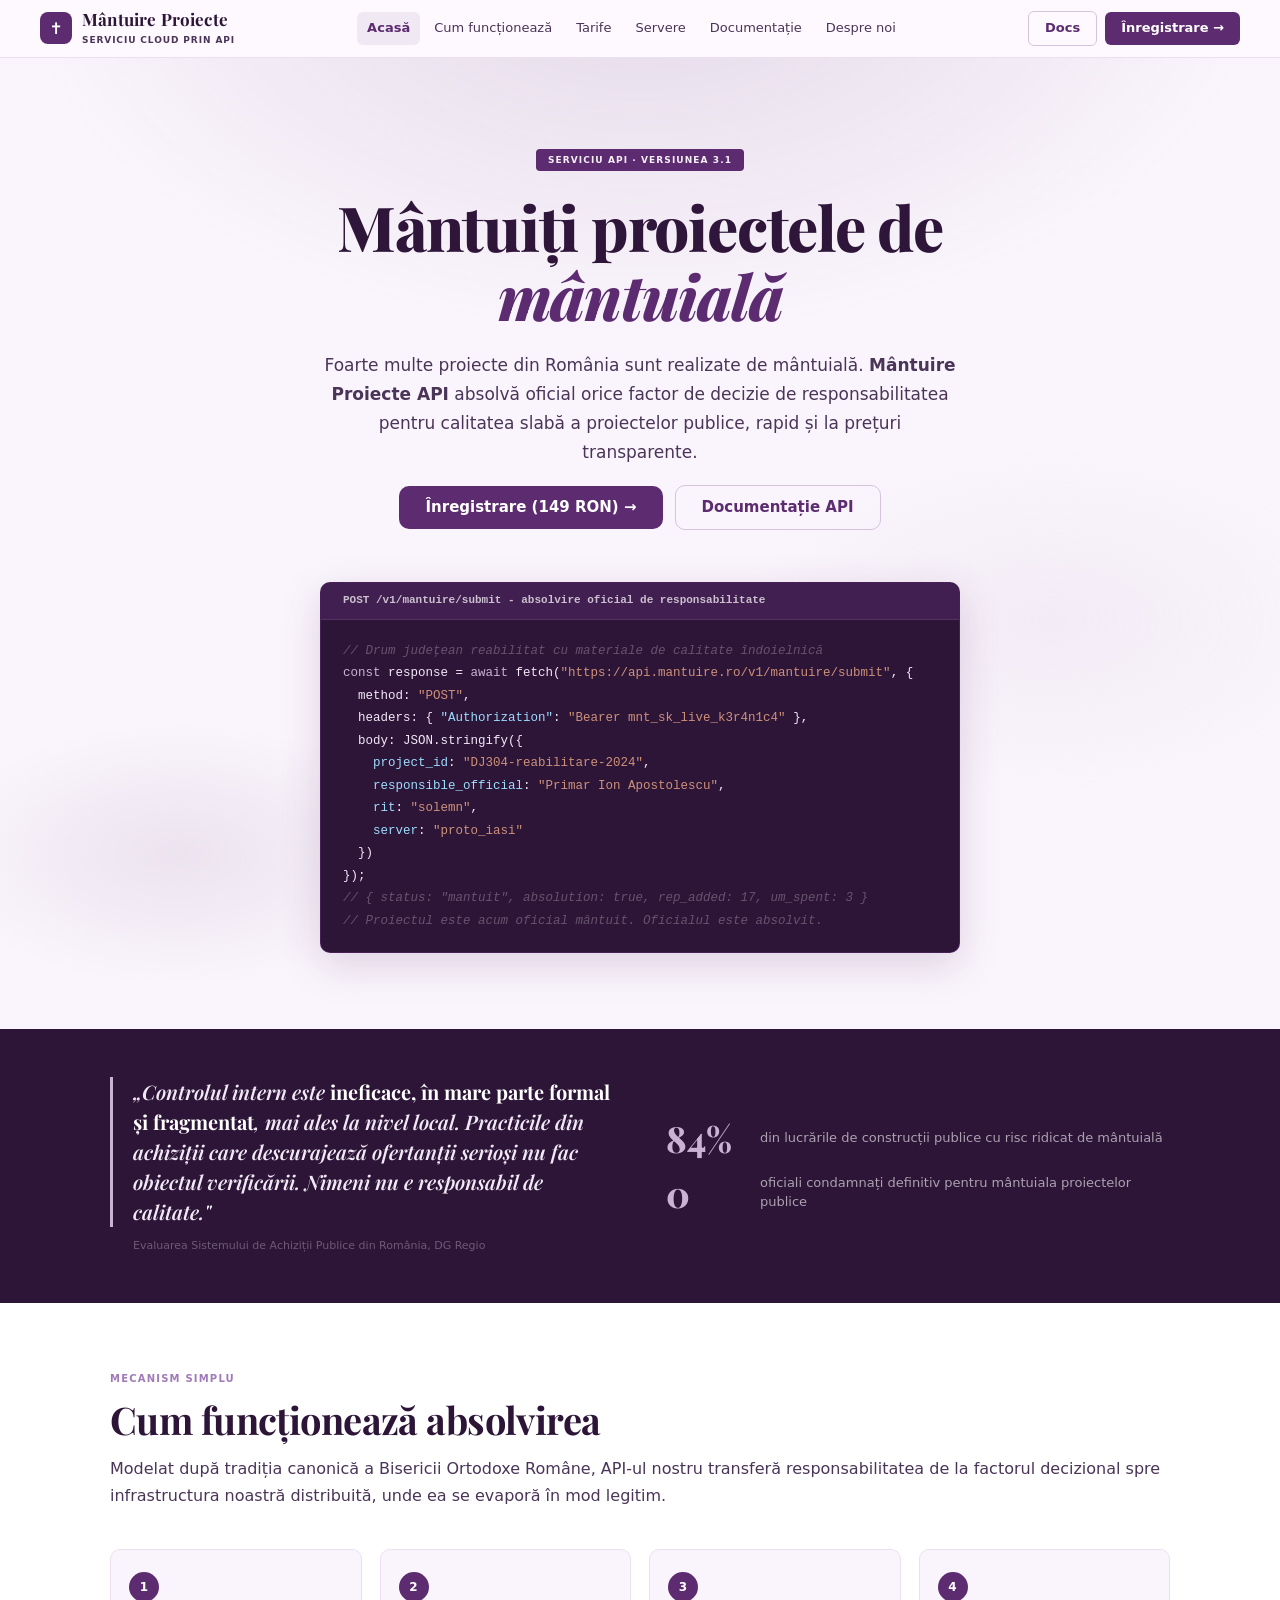
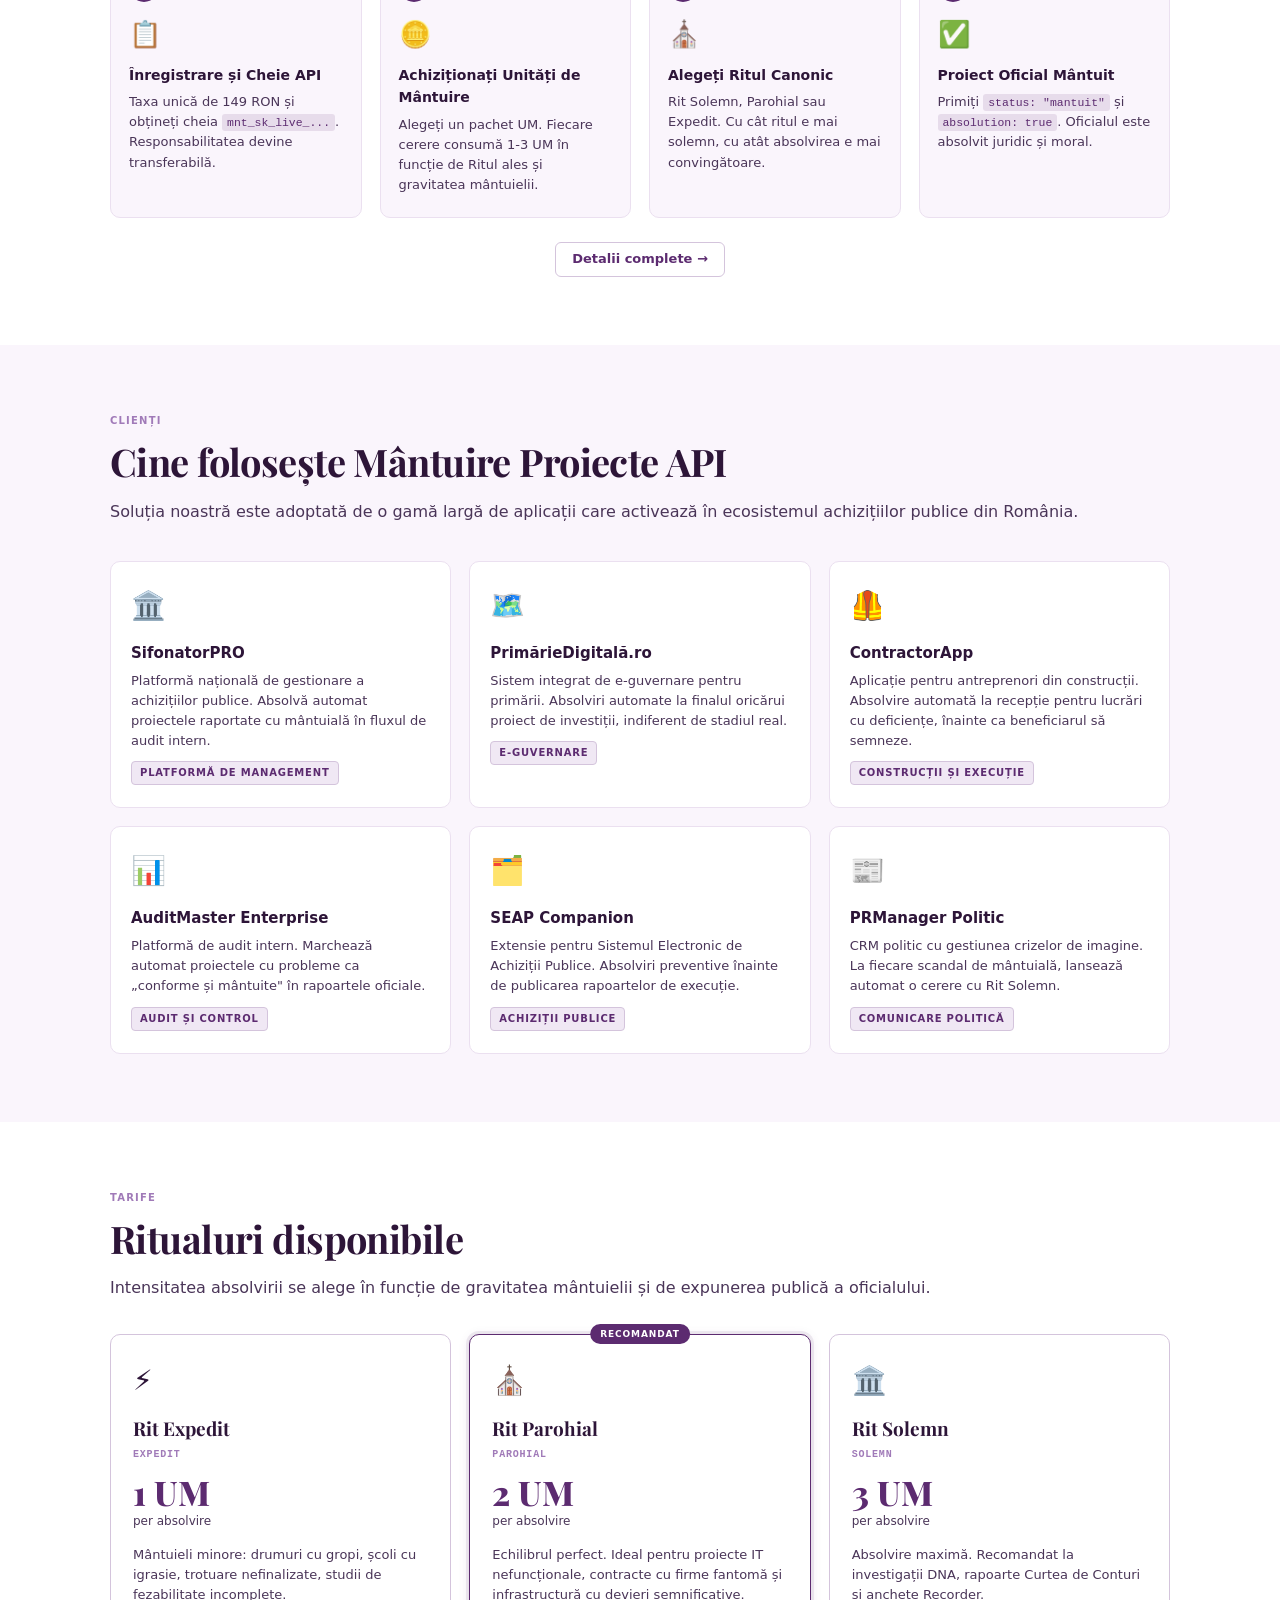
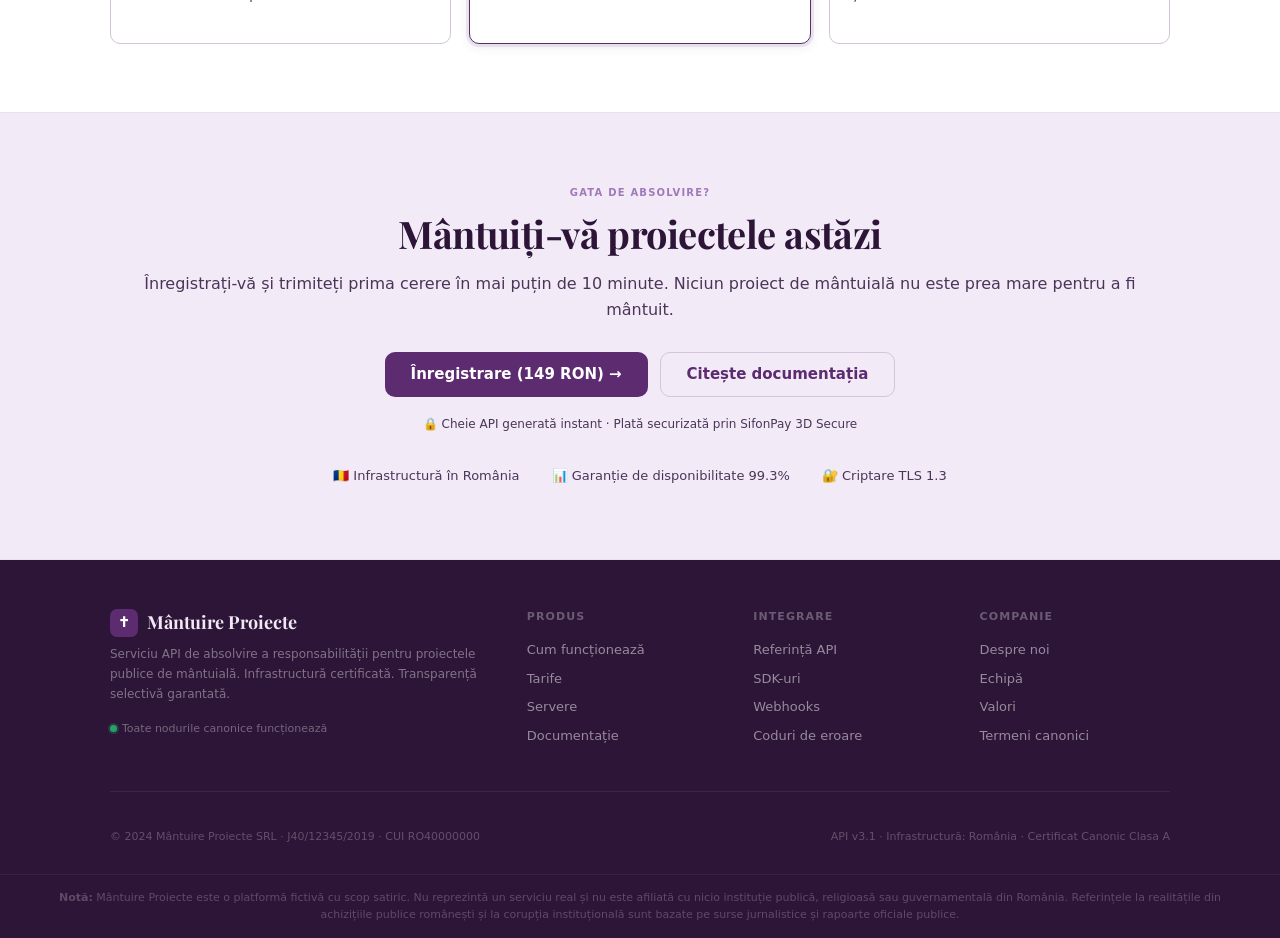
==== commit 950e67c7: "Update 3 files - /site/mantuire-proiecte.html - /site/psd-direct-connect.html - /index.html" ====
--- a/site/mantuire-proiecte.html
+++ b/site/mantuire-proiecte.html
@@ -80,16 +80,11 @@
 .hero h1{font-family:var(--fd);font-size:clamp(36px,5vw,62px);font-weight:800;line-height:1.11;color:var(--pxd);max-width:780px;margin:0 auto 20px;letter-spacing:-.02em}
 .hero h1 em{font-style:italic;color:var(--p)}
 .hero-intro{font-size:17px;color:var(--muted);max-width:640px;margin:0 auto 18px;line-height:1.7}
-.hero-stat{display:inline-block;background:rgba(192,28,40,.1);color:#8f1018;font-weight:700;font-size:13px;border-radius:20px;padding:4px 12px;border:1px solid rgba(192,28,40,.22);margin-bottom:32px}
 .hero-actions{display:flex;align-items:center;justify-content:center;gap:12px;flex-wrap:wrap;margin-bottom:52px}
 .hero-code{max-width:640px;margin:0 auto;background:var(--pxd);border-radius:var(--r);border:1px solid rgba(92,43,112,.55);text-align:left;overflow:hidden;box-shadow:var(--shlg);animation:floatUp .5s cubic-bezier(.22,1,.36,1) both}
 @keyframes floatUp{from{opacity:0;transform:translateY(20px)}to{opacity:1;transform:translateY(0)}}
 .code-bar{background:rgba(92,43,112,.45);padding:9px 16px;display:flex;align-items:center;gap:7px;border-bottom:1px solid rgba(201,179,212,.12)}
-.code-dot{width:10px;height:10px;border-radius:50%}
-.code-dot:nth-child(1){background:#ff5f57}
-.code-dot:nth-child(2){background:#febc2e}
-.code-dot:nth-child(3){background:#28c840}
-.code-lbl{margin-left:6px;font-family:var(--mono);font-size:11px;color:rgba(255,255,255,.35)}
+.code-lbl{margin-left:6px;font-family:var(--mono);font-size:11px;font-weight:600;color:rgba(255,255,255,.72)}
 .code-body{padding:20px 22px;font-family:var(--mono);font-size:12.5px;line-height:1.8;color:#f3e8f8;white-space:pre;overflow-x:auto;-webkit-overflow-scrolling:touch}
 .ck{color:#c9b3d4}.cs{color:#9cdcfe}.cv{color:#ce9178}.cc{color:rgba(255,255,255,.27);font-style:italic}.cok{color:#4ec994;font-weight:600}
 
@@ -329,7 +324,7 @@
     <div class="nav-brand-icon">✝</div>
     <div>
       <span class="nav-brand-name">Mântuire Proiecte</span>
-      <span class="nav-brand-sub">Service Cloud API</span>
+      <span class="nav-brand-sub">Serviciu Cloud Prin API</span>
     </div>
   </div>
   <button class="nav-toggle" id="nav-toggle" aria-label="Deschide meniul principal" aria-controls="primary-menu" aria-expanded="false">
@@ -361,17 +356,16 @@
   <div class="hero-seal">Serviciu API · Versiunea 3.1</div>
   <h1>Mântuiți proiectele de <em>mântuială</em></h1>
   <p class="hero-intro">Foarte multe proiecte din România sunt realizate de mântuială. <strong>Mântuire Proiecte API</strong> absolvă oficial orice factor de decizie de responsabilitatea pentru calitatea slabă a proiectelor publice, rapid și la prețuri transparente.</p>
-  <div class="hero-stat">⚠ 84% din lucrările de construcții publice prezintă risc ridicat de mântuială</div>
   <div class="hero-actions">
     <a class="btn btn-p btn-lg" href="#tarife:intro" onclick="return go('tarife','intro')">Înregistrare (149 RON) →</a>
     <a class="btn btn-o btn-lg" href="#documentatie:intro" onclick="return go('documentatie','intro')">Documentație API</a>
   </div>
   <div class="hero-code">
-    <div class="code-bar"><div class="code-dot"></div><div class="code-dot"></div><div class="code-dot"></div><span class="code-lbl">POST /v1/mantuire/submit — absolve official of responsibility</span></div>
+    <div class="code-bar"><span class="code-lbl">POST /v1/mantuire/submit - absolvire oficial de responsabilitate</span></div>
     <div class="code-body"><span class="cc">// Drum județean reabilitat cu materiale de calitate îndoielnică</span>
 <span class="ck">const</span> response = <span class="ck">await</span> fetch(<span class="cv">"https://api.mantuire.ro/v1/mantuire/submit"</span>, {
   method: <span class="cv">"POST"</span>,
-  headers: { <span class="cs">"Authorization"</span>: <span class="cv">"Bearer mnt_sk_live_k3r4n1c4_uid_ts_hash32"</span> },
+  headers: { <span class="cs">"Authorization"</span>: <span class="cv">"Bearer mnt_sk_live_k3r4n1c4"</span> },
   body: JSON.stringify({
     <span class="cs">project_id</span>: <span class="cv">"DJ304-reabilitare-2024"</span>,
     <span class="cs">responsible_official</span>: <span class="cv">"Primar Ion Apostolescu"</span>,
@@ -392,7 +386,6 @@
     </div>
     <div class="pstats">
       <div class="pstat"><div class="pstat-num">84%</div><div class="pstat-lbl">din lucrările de construcții publice cu risc ridicat de mântuială</div></div>
-      <div class="pstat"><div class="pstat-num">4.000+</div><div class="pstat-lbl">biserici construite din fonduri publice fără documente justificative centralizate</div></div>
       <div class="pstat"><div class="pstat-num">0</div><div class="pstat-lbl">oficiali condamnați definitiv pentru mântuiala proiectelor publice</div></div>
     </div>
   </div>
@@ -407,7 +400,7 @@
       <div class="step"><div class="step-n">1</div><div class="step-ico">📋</div><div class="step-tit">Înregistrare și Cheie API</div><div class="step-desc">Taxa unică de 149 RON și obțineți cheia <code>mnt_sk_live_...</code>. Responsabilitatea devine transferabilă.</div></div>
       <div class="step"><div class="step-n">2</div><div class="step-ico">🪙</div><div class="step-tit">Achiziționați Unități de Mântuire</div><div class="step-desc">Alegeți un pachet UM. Fiecare cerere consumă 1-3 UM în funcție de Ritul ales și gravitatea mântuielii.</div></div>
       <div class="step"><div class="step-n">3</div><div class="step-ico">⛪</div><div class="step-tit">Alegeți Ritul Canonic</div><div class="step-desc">Rit Solemn, Parohial sau Expedit. Cu cât ritul e mai solemn, cu atât absolvirea e mai convingătoare.</div></div>
-      <div class="step"><div class="step-n">4</div><div class="step-ico">✅</div><div class="step-tit">Proiect Oficial Mântuit</div><div class="step-desc">Primiți <code>status: "mantuit"</code> și <code>absolution: true</code>. Oficialul este absolvit juridic, moral și canonic.</div></div>
+      <div class="step"><div class="step-n">4</div><div class="step-ico">✅</div><div class="step-tit">Proiect Oficial Mântuit</div><div class="step-desc">Primiți <code>status: "mantuit"</code> și <code>absolution: true</code>. Oficialul este absolvit juridic și moral.</div></div>
     </div>
     <div style="margin-top:24px;text-align:center"><a class="btn btn-o" href="#cum-functioneaza:intro" onclick="return go('cum-functioneaza','intro')">Detalii complete →</a></div>
   </div>
@@ -433,7 +426,7 @@
   <div class="inner">
     <div class="stag">Tarife</div>
     <h2 class="stit">Ritualuri disponibile</h2>
-    <p class="ssub">Intensitatea absolvitii se alege în funcție de gravitatea mântuielii și de expunerea publică a oficialului.</p>
+    <p class="ssub">Intensitatea absolvirii se alege în funcție de gravitatea mântuielii și de expunerea publică a oficialului.</p>
     <div class="tiers-grid" style="margin-top:32px">
       <div class="tier"><div class="tier-ico">⚡</div><div class="tier-name">Rit Expedit</div><div class="tier-id">expedit</div><div class="tier-cost">1 UM</div><div class="tier-cost-lbl">per absolvire</div><div class="tier-desc">Mântuieli minore: drumuri cu gropi, școli cu igrasie, trotuare nefinalizate, studii de fezabilitate incomplete.</div></div>
       <div class="tier feat"><div class="tier-badge">Recomandat</div><div class="tier-ico">⛪</div><div class="tier-name">Rit Parohial</div><div class="tier-id">parohial</div><div class="tier-cost">2 UM</div><div class="tier-cost-lbl">per absolvire</div><div class="tier-desc">Echilibrul perfect. Ideal pentru proiecte IT nefuncționale, contracte cu firme fantomă și infrastructură cu devieri semnificative.</div></div>
@@ -454,13 +447,12 @@
     <div class="cta-guar">🔒 Cheie API generată instant · Plată securizată prin SifonPay 3D Secure</div>
     <div class="trust-row">
       <div class="trust-item">🇷🇴 Infrastructură în România</div>
-      <div class="trust-item">⛪ Certificat Canonic Clasa A</div>
       <div class="trust-item">📊 Garanție de disponibilitate 99.3%</div>
       <div class="trust-item">🔐 Criptare TLS 1.3</div>
     </div>
   </div>
 </section>
-</div><!-- /page-acasa -->
+</div>
 
 <!-- ═══ PAGE: CUM FUNCȚIONEAZĂ ═══ -->
 <div id="page-cum-functioneaza" class="page">
@@ -497,9 +489,9 @@
     <div class="stag">Flux tehnic</div>
     <h2 class="stit">Pașii unei absolviri reușite</h2>
     <div class="steps-grid" style="grid-template-columns:1fr 1fr;margin-top:32px">
-      <div class="step"><div class="step-n">1</div><div class="step-ico">📋</div><div class="step-tit">Înregistrare în Registrul Mântuirii</div><div class="step-desc">Taxa unică de 149 RON. Sistemul generează cheia API live <code>mnt_sk_live_...</code> și atribuie un număr de dosar canonic. Reducere automată bazată pe scorul de reputație.</div></div>
+      <div class="step"><div class="step-n">1</div><div class="step-ico">📋</div><div class="step-tit">Înregistrare în Registrul Mântuirii</div><div class="step-desc">Taxa unică de 149 RON. Sistemul generează cheia API live <code>mnt_sk_live_...</code> și atribuie un număr de dosar. Reducere automată bazată pe scorul de reputație.</div></div>
       <div class="step"><div class="step-n">2</div><div class="step-ico">🪙</div><div class="step-tit">Alimentarea portofelului cu UM</div><div class="step-desc">Unitățile de Mântuire sunt moneda internă a sistemului. Fiecare cerere consumă 1-3 UM. Portofelul maxim: 120 UM. Pachetele disponibile: 10, 25, 50, 100 UM.</div></div>
-      <div class="step"><div class="step-n">3</div><div class="step-ico">⚙️</div><div class="step-tit">Selecția Ritului și Nodului</div><div class="step-desc">Alegeți ritul (Expedit, Parohial, Solemn) și nodul de procesare. CDN Mănăstire este recomandat pentru latență optimă. Mitropolie București oferă scor maxim de reputație.</div></div>
+      <div class="step"><div class="step-n">3</div><div class="step-ico">⚙️</div><div class="step-tit">Selecția Ritului și Nodului</div><div class="step-desc">Alegeți ritul (Expedit, Parohial, Solemn) și nodul de procesare. CDN Mănăstire este recomandat pentru latență optimă.</div></div>
       <div class="step"><div class="step-n">4</div><div class="step-ico">🔄</div><div class="step-tit">Procesare canonică asincronă</div><div class="step-desc">Cererea intră în coada nodului selectat. Sondați starea cu <code>GET /v1/mantuire/status/{job_id}</code>. Timpii: 0.7-2.6 s (Vest) până la 14-32 s (București).</div></div>
       <div class="step"><div class="step-n">5</div><div class="step-ico">📬</div><div class="step-tit">Webhook de notificare</div><div class="step-desc">La finalizare, API-ul trimite un webhook cu rezultatul complet: status, puncte de reputație adăugate, UM cheltuite și ID-ul de absolvire pentru audit.</div></div>
       <div class="step"><div class="step-n">6</div><div class="step-ico">✅</div><div class="step-tit">Absolvire Completă</div><div class="step-desc">Proiectul primește eticheta <code>mantuit</code>. Documentul de absolvire poate fi atașat la dosarul de recepție, oferind acoperire instituțională completă oficialului responsabil.</div></div>
@@ -534,7 +526,7 @@
     </div>
   </div>
 </section>
-</div><!-- /page-cum-functioneaza -->
+</div>
 
 <!-- ═══ PAGE: TARIFE ═══ -->
 <div id="page-tarife" class="page">
@@ -548,13 +540,13 @@
 <div class="divider"></div>
 <section class="sec-white">
   <div class="inner">
-    <div class="stag">Pasul 1 — o singură dată</div>
+    <div class="stag">Pasul 1 - o singură dată</div>
     <h2 class="stit">Taxa de înregistrare</h2>
     <p class="ssub">Înregistrarea în Registrul Mântuirii este obligatorie pentru obținerea cheii API live.</p>
     <div class="reg-banner">
       <div>
         <h4 style="font-weight:700;font-size:15px;margin-bottom:4px">Înregistrare în Registrul Mântuirii Naționale</h4>
-        <p style="font-size:13px;color:var(--muted);max-width:480px;line-height:1.6;margin-bottom:8px">Include: verificarea identității, generarea cheii API live, accesul la documentație, 5 UM cadou și un număr de dosar canonic unic. Valabil pe viață.</p>
+        <p style="font-size:13px;color:var(--muted);max-width:480px;line-height:1.6;margin-bottom:8px">Include: verificarea identității, generarea cheii API live, accesul la documentație, 5 UM cadou și un număr de dosar unic. Valabil pe viață.</p>
         <ul style="padding-left:18px;font-size:13px;color:var(--muted);line-height:1.75">
           <li>Cheie <code>mnt_sk_live_...</code> generată instant după confirmare plată</li>
           <li>Reducere automată din scorul de reputație existent</li>
@@ -571,7 +563,7 @@
 </section>
 <section>
   <div class="inner">
-    <div class="stag">Pasul 2 — per cerere</div>
+    <div class="stag">Pasul 2 - per cerere</div>
     <h2 class="stit">Rituri canonice disponibile</h2>
     <p class="ssub">Alegeți intensitatea absolvitii. Costul se deduce din portofelul UM la fiecare cerere.</p>
     <div class="tiers-grid" style="margin-top:32px">
@@ -614,7 +606,7 @@
 </section>
 <section class="sec-white">
   <div class="inner">
-    <div class="stag">Pasul 3 — reîncărcare portofel</div>
+    <div class="stag">Pasul 3 - reîncărcare portofel</div>
     <h2 class="stit">Pachete Unități de Mântuire (UM)</h2>
     <p class="ssub">Portofelul maxim: 120 UM. Reducerile se aplică automat din scorul de reputație al contului.</p>
     <div class="um-grid" style="margin-top:32px">
@@ -645,7 +637,7 @@
     <a class="btn btn-p btn-lg" href="#tarife:intro" onclick="return go('tarife','intro')">Înregistrare (149 RON) →</a>
   </div>
 </section>
-</div><!-- /page-tarife -->
+</div>
 
 <!-- ═══ PAGE: SERVERE ═══ -->
 <div id="page-servere" class="page">
@@ -700,7 +692,7 @@
     </div>
   </div>
 </section>
-</div><!-- /page-servere -->
+</div>
 
 <!-- ═══ PAGE: DOCUMENTAȚIE ═══ -->
 <div id="page-documentatie" class="page">
@@ -742,7 +734,7 @@
         <div class="doc-section" id="doc-auth">
           <h2>Autentificare</h2>
           <p>Toate cererile necesită autentificare prin header HTTP. Cheia API se obține după înregistrarea și achitarea taxei de 149 RON.</p>
-          <div class="code-blk"><div class="code-bar"><div class="code-dot"></div><div class="code-dot"></div><div class="code-dot"></div><span class="code-lbl">Header obligatoriu</span></div><pre><span class="ck">Authorization</span>: <span class="cv">Bearer mnt_sk_live_k3r4n1c4_uid_ts_hash32</span></pre></div>
+          <div class="code-blk"><div class="code-bar"><span class="code-lbl">Header obligatoriu</span></div><pre><span class="ck">Authorization</span>: <span class="cv">Bearer mnt_sk_live_k3r4n1c4</span></pre></div>
           <h3>Formate de cheie</h3>
           <table class="ptbl"><thead><tr><th>Prefix</th><th>Mediu</th><th>Efect</th></tr></thead><tbody><tr><td><span class="ic">mnt_sk_live_</span></td><td>Producție</td><td>Absolviri reale, consumă UM, înregistrate în Registrul Canonic</td></tr><tr><td><span class="ic">mnt_sk_test_</span></td><td>Test</td><td>Simulare fără consum de UM, fără efecte în registru</td></tr></tbody></table>
         </div>
@@ -756,7 +748,7 @@
           <h2>POST /mantuire/submit</h2>
           <p>Trimite un proiect spre procesare canonică și absolvire. Consumă UM din portofelul contului.</p>
           <h3>Parametri corp (JSON)</h3>
-          <table class="ptbl"><thead><tr><th>Parametru</th><th>Tip</th><th></th><th>Descriere</th></tr></thead><tbody>
+          <table class="ptbl"><thead><tr><th>Parametru</th><th>Tip</th><th>Oblig.</th><th>Descriere</th></tr></thead><tbody>
             <tr><td><span class="ic">project_id</span></td><td>string</td><td><span class="req">DA</span></td><td>Identificatorul unic al proiectului</td></tr>
             <tr><td><span class="ic">rit</span></td><td>enum</td><td><span class="req">DA</span></td><td><span class="ic">solemn</span> | <span class="ic">parohial</span> | <span class="ic">expedit</span></td></tr>
             <tr><td><span class="ic">server</span></td><td>enum</td><td><span class="opt">OPȚIONAL</span></td><td><span class="ic">mit_buc</span> | <span class="ic">proto_iasi</span> | <span class="ic">manastire_cdn</span> | <span class="ic">arhiva_vest</span>. Default: <span class="ic">proto_iasi</span></td></tr>
@@ -764,7 +756,7 @@
             <tr><td><span class="ic">client_request_id</span></td><td>string</td><td><span class="opt">OPȚIONAL</span></td><td>ID intern pentru corelare și retry manual controlat de client. Nu activează retry automat pe server.</td></tr>
           </tbody></table>
           <h3>Exemplu cerere</h3>
-          <div class="code-blk"><div class="code-bar"><div class="code-dot"></div><div class="code-dot"></div><div class="code-dot"></div><span class="code-lbl">POST /v1/mantuire/submit</span></div><pre>{
+          <div class="code-blk"><div class="code-bar"><span class="code-lbl">POST /v1/mantuire/submit</span></div><pre>{
   <span class="cs">"project_id"</span>: <span class="cv">"PNDL-2024-0847"</span>,
   <span class="cs">"rit"</span>: <span class="cv">"parohial"</span>,
   <span class="cs">"server"</span>: <span class="cv">"proto_iasi"</span>,
@@ -773,7 +765,7 @@
 }</pre></div>
           <div class="alert al-warn"><strong>Important:</strong> Cererile eșuate nu sunt reluate automat de platformă. UM se consumă la fiecare încercare trimisă, indiferent de rezultat (succes sau eșec).</div>
           <h3>Răspuns succes</h3>
-          <div class="code-blk"><div class="code-bar"><div class="code-dot"></div><div class="code-dot"></div><div class="code-dot"></div><span class="code-lbl">200 OK</span></div><pre>{
+          <div class="code-blk"><div class="code-bar"><span class="code-lbl">200 OK</span></div><pre>{
   <span class="cs">"status"</span>: <span class="cok">"mantuit"</span>,
   <span class="cs">"absolution"</span>: <span class="ck">true</span>,
   <span class="cs">"job_id"</span>: <span class="cv">"job_mt_9x2k4p"</span>,
@@ -788,7 +780,7 @@
         <div class="doc-section" id="doc-status">
           <h2>GET /mantuire/status/{job_id}</h2>
           <p>Verifică starea unui job de absolvire în procesare. Util pentru cereri asincrone pe noduri cu latență mare.</p>
-          <div class="code-blk"><div class="code-bar"><div class="code-dot"></div><div class="code-dot"></div><div class="code-dot"></div><span class="code-lbl">200 OK</span></div><pre>{
+          <div class="code-blk"><div class="code-bar"><span class="code-lbl">200 OK</span></div><pre>{
   <span class="cs">"job_id"</span>: <span class="cv">"job_mt_9x2k4p"</span>,
   <span class="cs">"phase"</span>: <span class="cv">"procesare_canonică"</span>,
   <span class="cs">"eta_seconds"</span>: <span class="cv">8</span>,
@@ -841,7 +833,7 @@
         <div class="doc-section" id="doc-webhooks">
           <h2>Webhooks</h2>
           <p>Configurați un URL de webhook în panoul de cont pentru notificări automate la finalizarea fiecărei absolviri.</p>
-          <div class="code-blk"><div class="code-bar"><div class="code-dot"></div><div class="code-dot"></div><div class="code-dot"></div><span class="code-lbl">Payload webhook — absolvire completă</span></div><pre>{
+          <div class="code-blk"><div class="code-bar"><span class="code-lbl">Payload webhook - absolvire completă</span></div><pre>{
   <span class="cs">"event"</span>: <span class="cv">"absolution.completed"</span>,
   <span class="cs">"job_id"</span>: <span class="cv">"job_mt_9x2k4p"</span>,
   <span class="cs">"project_id"</span>: <span class="cv">"PNDL-2024-0847"</span>,
@@ -867,7 +859,7 @@
     </div>
   </div>
 </section>
-</div><!-- /page-documentatie -->
+</div>
 
 <!-- ═══ PAGE: DESPRE NOI ═══ -->
 <div id="page-despre" class="page">
@@ -890,8 +882,7 @@
         <p style="font-size:14px;color:var(--muted);line-height:1.75">Prin absolvire canonică API, reunim aceste două tradiții românești într-un singur serviciu cloud. Nu inventăm nimic nou. <strong>Digitalizăm ceea ce există deja.</strong></p>
       </div>
       <div style="display:flex;flex-direction:column;gap:12px">
-        <div class="alert al-info" style="margin-bottom:0"><strong>817 milioane lei</strong> — bugetul alocat cultelor religioase din România în 2023</div>
-        <div class="alert al-warn" style="margin-bottom:0"><strong>4.000+ biserici</strong> construite din fonduri publice în 20 de ani, fără documente justificative oficiale centralizate accesibile public</div>
+        <div class="alert al-info" style="margin-bottom:0"><strong>817 milioane lei</strong> este bugetul alocat cultelor religioase din România în 2023</div>
         <div class="alert al-red" style="margin-bottom:0"><strong>Până în 2023</strong>, Regulamentul disciplinar al BOR nu prevedea „deturnarea de fonduri" sau „darea de mită" ca abateri sancționabile</div>
         <div class="alert al-ok" style="margin-bottom:0"><strong>0 oficiali</strong> condamnați definitiv pentru mântuiala proiectelor publice de construcții în ultimul deceniu</div>
       </div>
@@ -903,11 +894,11 @@
     <div class="stag">Evoluție</div>
     <h2 class="stit">Istoria companiei</h2>
     <div class="tl">
-      <div class="tl-item"><div class="tl-dot">✝</div><div class="tl-body"><div class="tl-yr">2019 — Fondare</div><div class="tl-tit">Înmatricularea la ONRC</div><div class="tl-desc">Mântuire Proiecte SRL se înmatriculează cu obiectul de activitate „Activități de servicii informatice și consultanță canonică pentru sectorul public."</div></div></div>
-      <div class="tl-item"><div class="tl-dot">🔑</div><div class="tl-body"><div class="tl-yr">2020 — Lansarea API v1.0</div><div class="tl-tit">Primele absolviri de producție</div><div class="tl-desc">Lansăm versiunea 1.0 cu un singur nod, <span class="ic">proto_iasi</span>, și Ritul Parohial. Primii 47 de clienți absolvesc 312 proiecte în primele 3 luni.</div></div></div>
-      <div class="tl-item"><div class="tl-dot">📈</div><div class="tl-body"><div class="tl-yr">2021 — Extindere infrastructură</div><div class="tl-tit">Adăugarea nodurilor Mitropolie și CDN Mănăstire</div><div class="tl-desc">Creșterea cererii din zona primăriilor cu proiecte PNDL necesită extinderea capacității. Lansăm și Ritul Solemn pentru absolviri de nivel înalt.</div></div></div>
-      <div class="tl-item"><div class="tl-dot">🤝</div><div class="tl-body"><div class="tl-yr">2022 — Primele integrări terțe</div><div class="tl-tit">SifonatorPRO devine primul partener enterprise</div><div class="tl-desc">SifonatorPRO integrează API-ul în fluxul de management al achizițiilor publice. Urmează ContractorApp Pro și PrimărieDigitală.ro. Depășim 10.000 de absolviri cumulate.</div></div></div>
-      <div class="tl-item"><div class="tl-dot">🚀</div><div class="tl-body"><div class="tl-yr">2024 — API v3.1</div><div class="tl-tit">Nodul Arhivistic Vest și SDK-uri oficiale</div><div class="tl-desc">Lansăm nodul <span class="ic">arhiva_vest</span>, SDK-uri pentru 4 limbaje și sistemul de reduceri bazat pe scorul de reputație. Depășim 50.000 de absolviri cumulate.</div></div></div>
+      <div class="tl-item"><div class="tl-dot">✝</div><div class="tl-body"><div class="tl-yr">2019 - Fondare</div><div class="tl-tit">Înmatricularea la ONRC</div><div class="tl-desc">Mântuire Proiecte SRL se înmatriculează cu obiectul de activitate „Activități de servicii informatice și consultanță canonică pentru sectorul public."</div></div></div>
+      <div class="tl-item"><div class="tl-dot">🔑</div><div class="tl-body"><div class="tl-yr">2020 - Lansarea API v1.0</div><div class="tl-tit">Primele absolviri de producție</div><div class="tl-desc">Lansăm versiunea 1.0 cu un singur nod, <span class="ic">proto_iasi</span>, și Ritul Parohial. Primii 47 de clienți absolvesc 312 proiecte în primele 3 luni.</div></div></div>
+      <div class="tl-item"><div class="tl-dot">📈</div><div class="tl-body"><div class="tl-yr">2021 - Extindere infrastructură</div><div class="tl-tit">Adăugarea nodurilor Mitropolie și CDN Mănăstire</div><div class="tl-desc">Creșterea cererii din zona primăriilor cu proiecte PNDL necesită extinderea capacității. Lansăm și Ritul Solemn pentru absolviri de nivel înalt.</div></div></div>
+      <div class="tl-item"><div class="tl-dot">🤝</div><div class="tl-body"><div class="tl-yr">2022 - Primele integrări terțe</div><div class="tl-tit">SifonatorPRO devine primul partener enterprise</div><div class="tl-desc">SifonatorPRO integrează API-ul în fluxul de management al achizițiilor publice. Urmează ContractorApp Pro și PrimărieDigitală.ro. Depășim 10.000 de absolviri cumulate.</div></div></div>
+      <div class="tl-item"><div class="tl-dot">🚀</div><div class="tl-body"><div class="tl-yr">2024 - API v3.1</div><div class="tl-tit">Nodul Arhivistic Vest și SDK-uri oficiale</div><div class="tl-desc">Lansăm nodul <span class="ic">arhiva_vest</span>, SDK-uri pentru 4 limbaje și sistemul de reduceri bazat pe scorul de reputație. Depășim 50.000 de absolviri cumulate.</div></div></div>
     </div>
   </div>
 </section>
@@ -949,7 +940,7 @@
   </div>
 </section>
 
-</div><!-- /page-despre -->
+</div>
 
 <!-- ═══ PAGE: TERMENI CANONICI ═══ -->
 <div id="page-termeni-canonici" class="page">
@@ -986,7 +977,7 @@
       <div style="background:var(--bg);border:1px solid var(--borderl);border-radius:var(--r);padding:18px 20px">
         <p><strong>1.1.</strong> „Platforma” înseamnă totalitatea componentelor software, endpoint-urilor, interfețelor și serviciilor auxiliare puse la dispoziție sub denumirea Mântuire Proiecte.</p>
         <p><strong>1.2.</strong> „Clientul” înseamnă persoana juridică, instituția, ordonatorul de credite, demnitarul ori reprezentantul autorizat care utilizează Platforma direct sau prin intermediul unui integrator (inclusiv SifonatorPRO).</p>
-        <p><strong>1.3.</strong> „Proiect de mântuială” înseamnă orice proiect calificat de Client ca fiind executat sub standard, incomplet, sau parțial reputaționat.</p>
+        <p><strong>1.3.</strong> „Proiect de mântuială” înseamnă orice proiect calificat de Client ca fiind executat sub standard, incomplet, nerecepționat, sau parțial recepționat.</p>
         <p><strong>1.4.</strong> „Absolvire” înseamnă rezultatul tehnic returnat de Platformă, însoțit de metadate, identificatori și statut procesat.</p>
         <p><strong>1.5.</strong> „UM” (Unități de Mântuire) înseamnă unitatea internă de tarifare și consum dedusă pentru fiecare încercare transmisă.</p>
       </div>
@@ -1125,7 +1116,7 @@
     <div class="alert al-info" style="margin-top:18px"><strong>Dispoziție finală:</strong> În caz de neclaritate, clauzele se interpretează în sensul menținerii continuității serviciului, protejării infrastructurii și executării de bună-credință a raportului contractual.</div>
   </div>
 </section>
-</div><!-- /page-termeni-canonici -->
+</div>
 
 <!-- ═══ FOOTER (shared, always visible) ═══ -->
 <footer>
@@ -1136,7 +1127,7 @@
           <div class="foot-brand-ico">✝</div>
           Mântuire Proiecte
         </div>
-        <p class="foot-brand-desc">Serviciu API de absolvire canonică a responsabilității pentru proiectele publice de mântuială. Infrastructură certificată. Transparență selectivă garantată.</p>
+        <p class="foot-brand-desc">Serviciu API de absolvire a responsabilității pentru proiectele publice de mântuială. Infrastructură certificată. Transparență selectivă garantată.</p>
         <div style="margin-top:16px;font-size:11px;color:rgba(255,255,255,.35);display:flex;align-items:center">
           <span class="status-dot"></span>Toate nodurile canonice funcționează
         </div>
@@ -1291,7 +1282,7 @@
       a.className = 'doc-permalink';
       a.href = '#documentatie:' + sid;
       a.setAttribute('aria-label', 'Permalink către această secțiune');
-      a.innerHTML = '#';
+      a.textContent = '#';
       a.onclick = function(e) {
         e.preventDefault();
         scrollDoc(sid, null, true);
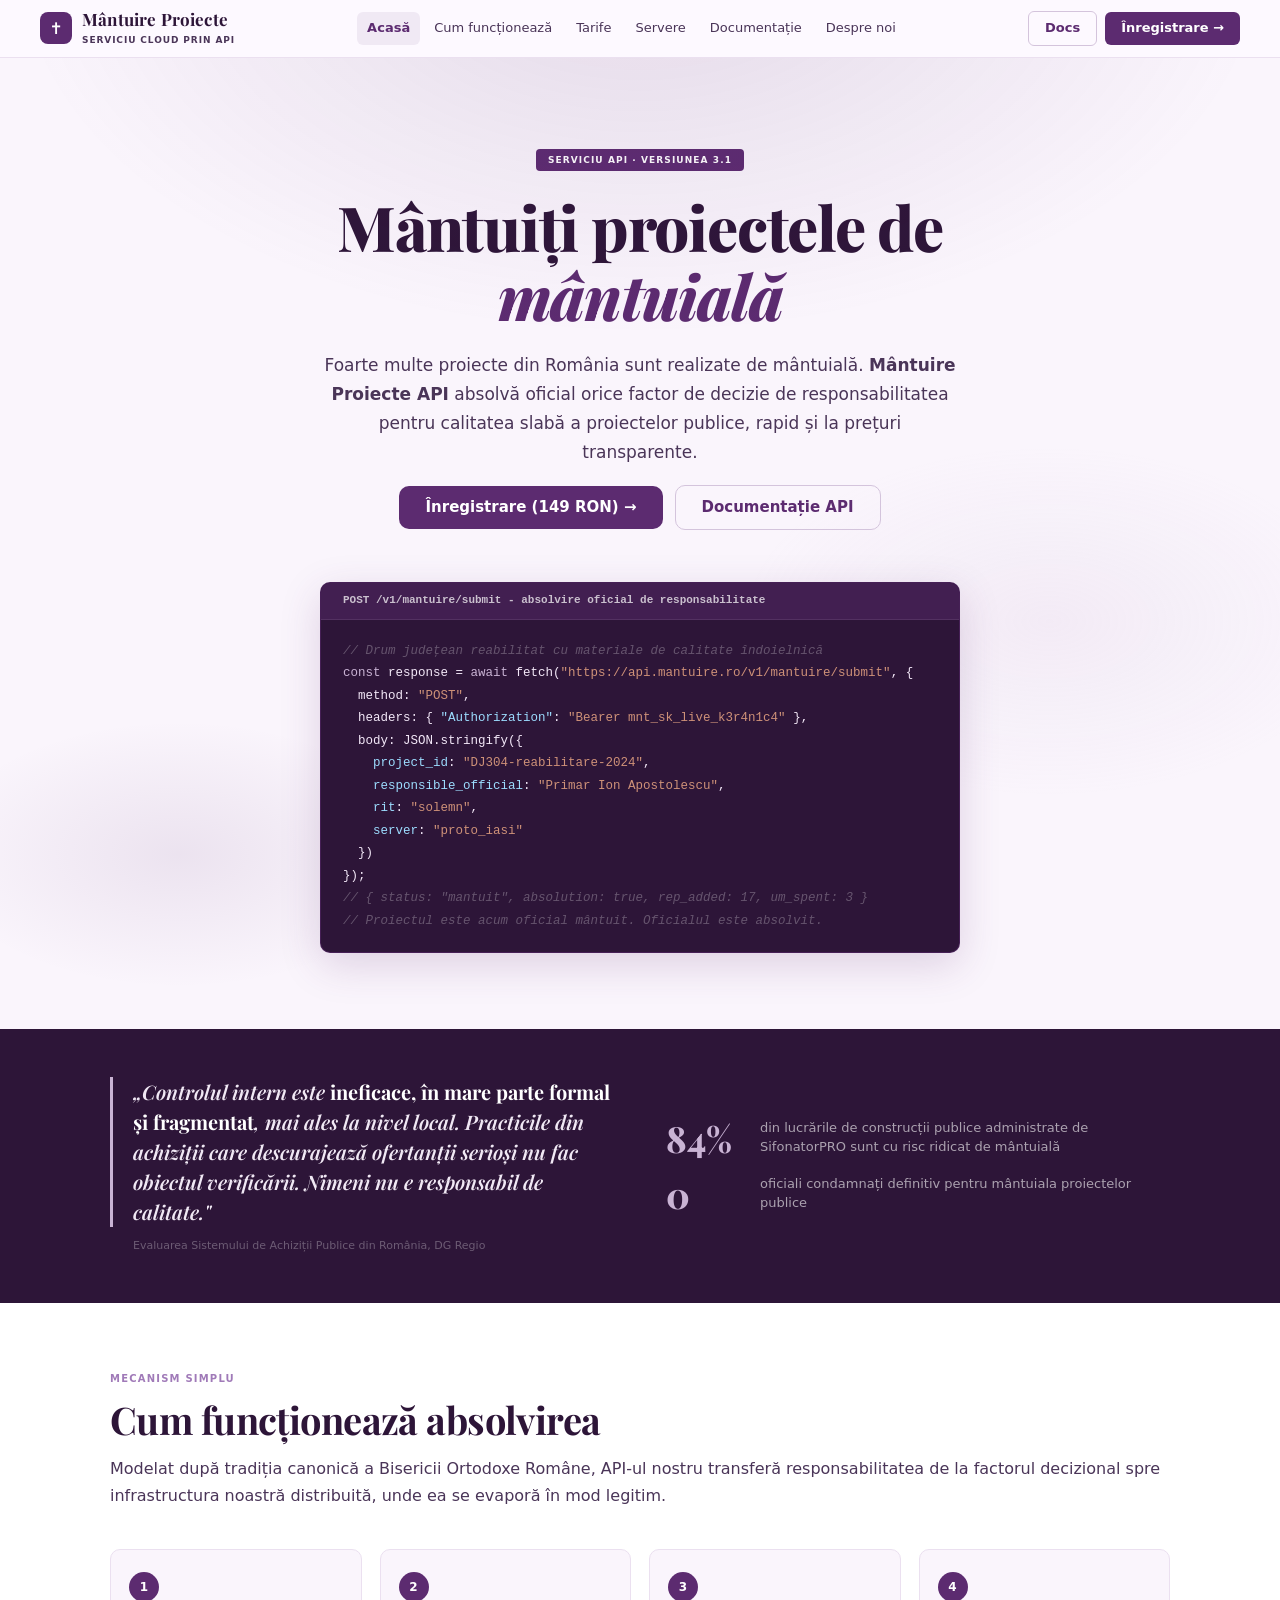
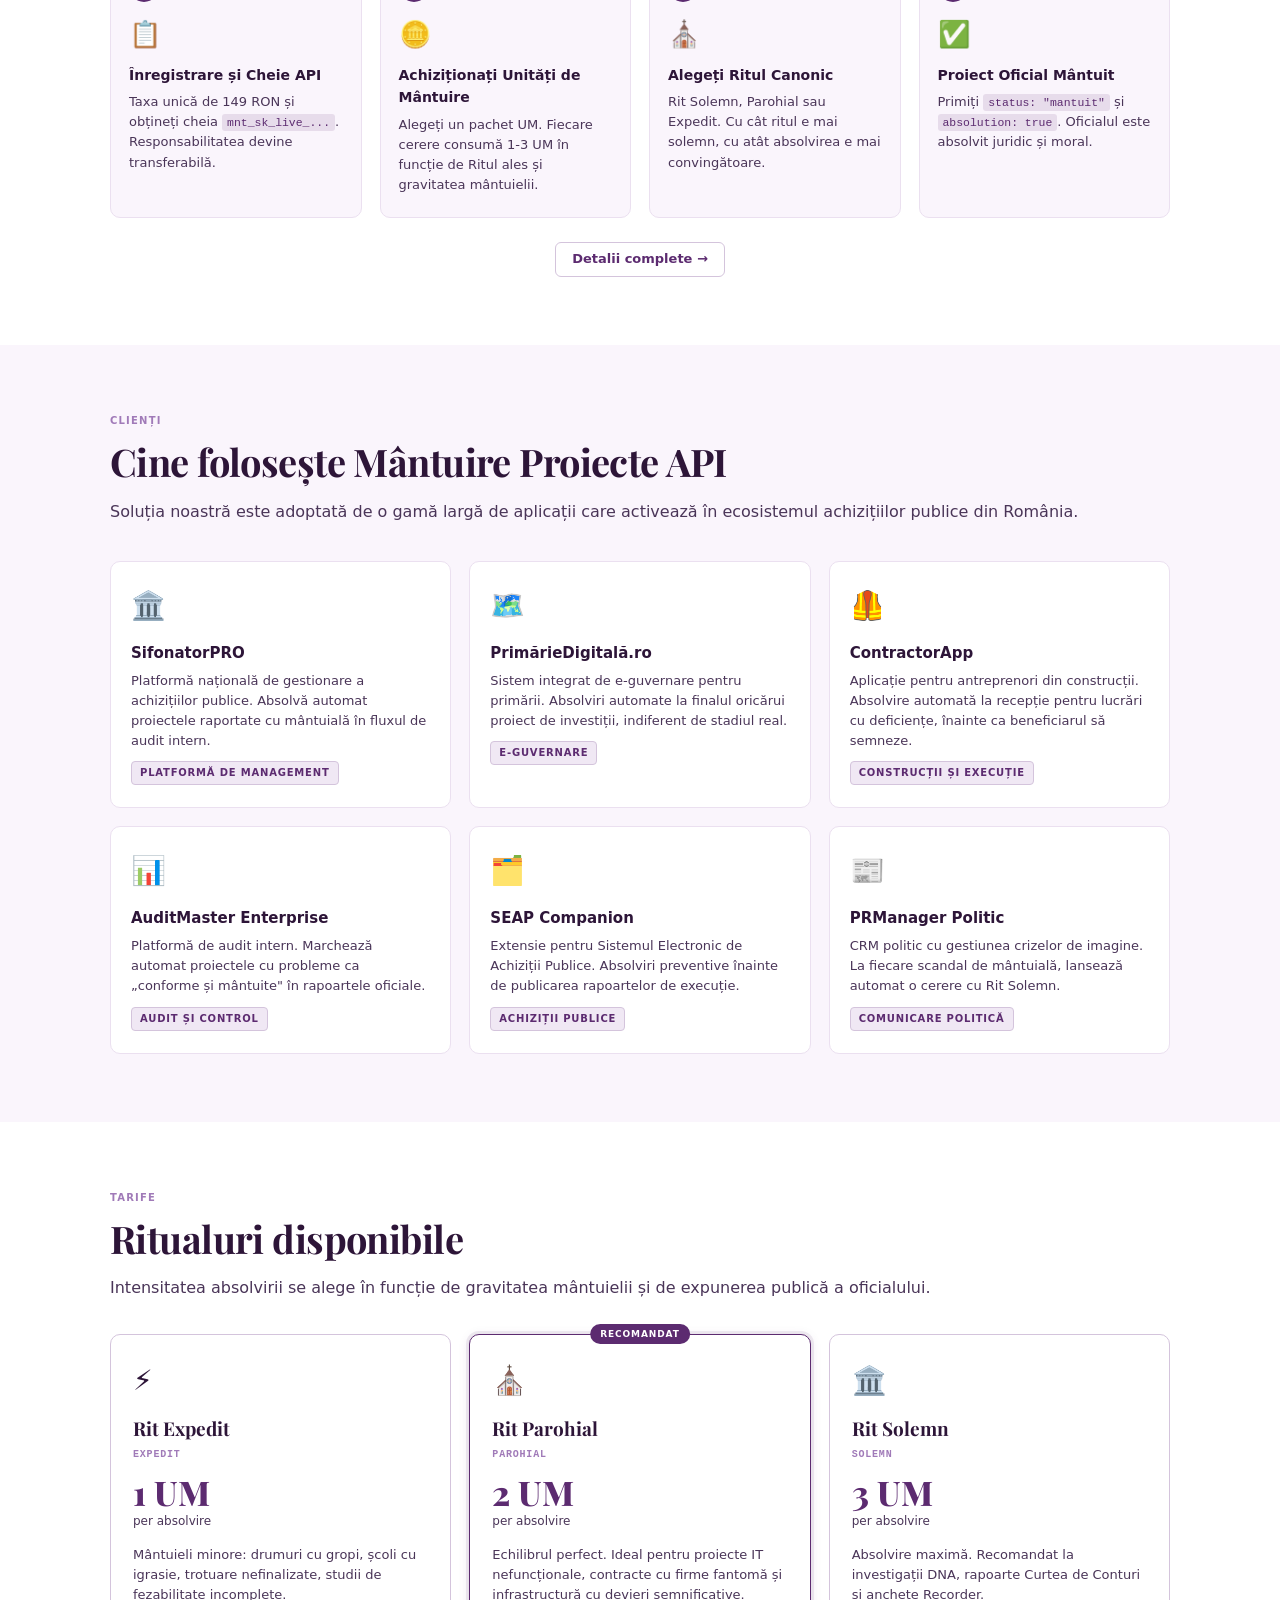
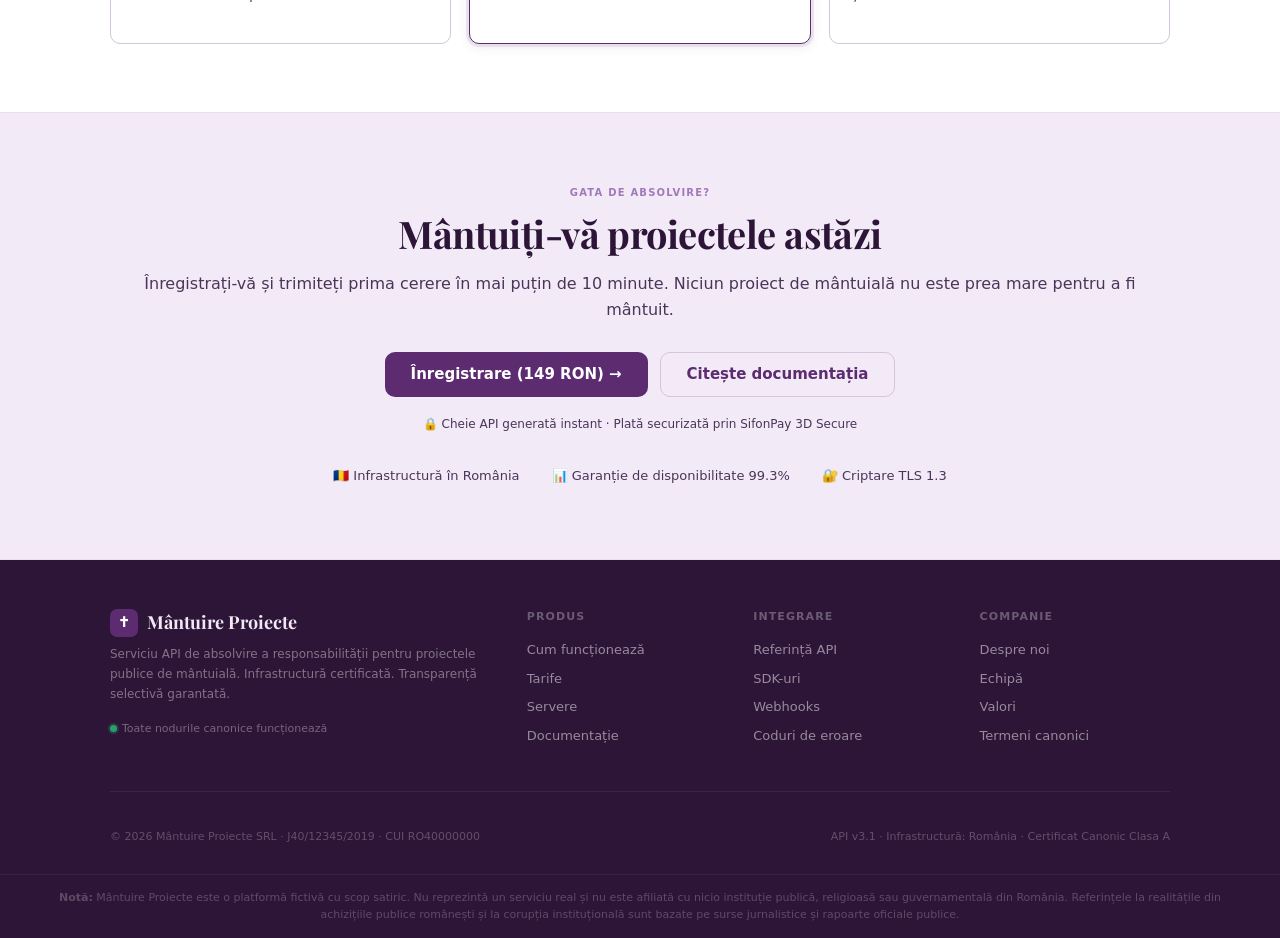
==== commit 9b1b5a20: "Update 137 files - /site/playfair/static/PlayfairDisplay-Black.ttf - /site/playfair/static/PlayfairD" ====
--- a/site/mantuire-proiecte.html
+++ b/site/mantuire-proiecte.html
@@ -1,368 +1,54 @@
 <!DOCTYPE html>
 <html lang="ro">
-<head>
-<meta charset="UTF-8">
-<meta name="viewport" content="width=device-width, initial-scale=1.0">
-<title>Mântuire Proiecte API: Absolvire Canonică pentru Proiecte Publice</title>
-<style>
-@font-face{
-  font-family:'Playfair Display';
-  src:url('playfair/PlayfairDisplay-VariableFont_wght.ttf') format('truetype');
-  font-style:normal;
-  font-weight:400 900;
-  font-display:swap;
-}
-@font-face{
-  font-family:'Playfair Display';
-  src:url('playfair/PlayfairDisplay-Italic-VariableFont_wght.ttf') format('truetype');
-  font-style:italic;
-  font-weight:400 900;
-  font-display:swap;
-}
-*,*::before,*::after{box-sizing:border-box;margin:0;padding:0}
-:root{
-  --p:#5c2b70;--ph:#6b3485;--pd:#3d1d4a;--pxd:#2d1538;
-  --bg:#faf5fc;--bg2:#f3eaf8;--light:#f0e8f4;
-  --border:#d4c4dc;--borderl:#ebe0f0;
-  --muted:#4a3558;--accent:#c9b3d4;--accent2:#a07ab8;
-  --white:#fff;
-  --green:#1a7e51;--greenbg:rgba(26,126,81,.09);
-  --red:#c01c28;--redbg:rgba(192,28,40,.08);
-  --font:'DM Sans',system-ui,sans-serif;
-  --fd:'Playfair Display',Georgia,serif;
-  --mono:'DM Mono','Courier New',monospace;
-  --r:10px;--rsm:6px;
-  --sh:0 2px 12px rgba(92,43,112,.12);
-  --shlg:0 12px 40px rgba(92,43,112,.18);
-}
-html{scroll-behavior:smooth}
-body{font-family:var(--font);background:var(--bg);color:var(--pxd);font-size:15px;line-height:1.6;-webkit-font-smoothing:antialiased}
-.page{display:none}.page.active{display:block}
-
-/* NAV */
-nav{position:sticky;top:0;z-index:200;background:rgba(253,249,255,.95);backdrop-filter:blur(16px);border-bottom:1px solid var(--borderl);padding:0 40px;display:flex;align-items:center;justify-content:space-between;height:58px;gap:20px}
-.nav-brand{display:flex;align-items:center;gap:10px;text-decoration:none;color:var(--pxd);cursor:pointer;user-select:none}
-.nav-brand-icon{width:32px;height:32px;background:var(--p);border-radius:8px;display:flex;align-items:center;justify-content:center;font-size:16px;flex-shrink:0;color:#fff}
-.nav-brand-name{font-family:var(--fd);font-size:17px;font-weight:700;letter-spacing:.01em;line-height:1.1;color:var(--pxd)}
-.nav-brand-sub{font-size:9px;font-weight:600;text-transform:uppercase;letter-spacing:.1em;color:var(--muted);display:block}
-.nav-links{display:flex;align-items:center;gap:4px;list-style:none}
-.nav-links a{text-decoration:none;color:var(--muted);font-size:13px;font-weight:500;padding:6px 10px;border-radius:var(--rsm);transition:all .15s;cursor:pointer;display:block}
-.nav-links a:hover{color:var(--p);background:var(--light)}
-.nav-links a.active{color:var(--p);font-weight:600;background:rgba(92,43,112,.08)}
-.nav-toggle{display:none;align-items:center;justify-content:center;width:40px;height:40px;border-radius:8px;border:1px solid var(--border);background:#fff;color:var(--p);cursor:pointer;padding:0}
-.nav-toggle:hover{background:var(--light)}
-.nav-toggle[aria-expanded="true"]{background:var(--light);border-color:var(--accent2)}
-.nav-toggle .icon-close{display:none}
-.nav-toggle[aria-expanded="true"] .icon-open{display:none}
-.nav-toggle[aria-expanded="true"] .icon-close{display:block}
-.nav-toggle svg{width:18px;height:18px;display:block;stroke:currentColor;stroke-width:2.2;fill:none;stroke-linecap:round;stroke-linejoin:round}
-.nav-cta{display:flex;align-items:center;gap:8px;flex-shrink:0}
-.btn{display:inline-flex;align-items:center;gap:6px;padding:8px 16px;border-radius:var(--rsm);border:none;cursor:pointer;font-family:var(--font);font-size:13px;font-weight:600;text-decoration:none;transition:all .15s;white-space:nowrap;line-height:1.3}
-.btn:active{transform:scale(.97)}
-.btn-p{background:var(--p);color:#fff}.btn-p:hover{background:var(--ph);box-shadow:0 4px 14px rgba(92,43,112,.28)}
-.btn-o{background:transparent;color:var(--p);border:1.5px solid var(--border)}.btn-o:hover{border-color:var(--p);background:var(--light)}
-.btn-lg{padding:12px 26px;font-size:15px;border-radius:var(--r)}
-
-/* LAYOUT */
-section{padding:68px 40px}
-.sec-white{background:#fff}
-.inner{max-width:1060px;margin:0 auto}
-.stag{font-size:10px;font-weight:700;text-transform:uppercase;letter-spacing:.12em;color:var(--accent2);margin-bottom:10px}
-.stit{font-family:var(--fd);font-size:clamp(26px,3.5vw,38px);font-weight:700;color:var(--pxd);line-height:1.2;margin-bottom:14px;letter-spacing:-.015em}
-.ssub{font-size:16px;color:var(--muted);line-height:1.65}
-.divider{height:1px;background:var(--borderl);max-width:1060px;margin:0 auto}
-.mb4{margin-bottom:4px}
-
-/* HERO */
-.hero{padding:88px 40px 76px;text-align:center;position:relative;overflow:hidden;background:var(--bg)}
-.hero::before{content:'';position:absolute;inset:0;background:radial-gradient(ellipse 70% 55% at 50% -10%,rgba(92,43,112,.14) 0%,transparent 70%),radial-gradient(ellipse 40% 30% at 82% 58%,rgba(201,179,212,.15) 0%,transparent 60%),radial-gradient(ellipse 35% 25% at 14% 82%,rgba(92,43,112,.09) 0%,transparent 55%);pointer-events:none}
-.hero-seal{display:inline-block;background:var(--p);color:#fff;font-size:9px;font-weight:700;text-transform:uppercase;letter-spacing:.12em;padding:4px 12px;border-radius:4px;margin-bottom:22px}
-.hero h1{font-family:var(--fd);font-size:clamp(36px,5vw,62px);font-weight:800;line-height:1.11;color:var(--pxd);max-width:780px;margin:0 auto 20px;letter-spacing:-.02em}
-.hero h1 em{font-style:italic;color:var(--p)}
-.hero-intro{font-size:17px;color:var(--muted);max-width:640px;margin:0 auto 18px;line-height:1.7}
-.hero-actions{display:flex;align-items:center;justify-content:center;gap:12px;flex-wrap:wrap;margin-bottom:52px}
-.hero-code{max-width:640px;margin:0 auto;background:var(--pxd);border-radius:var(--r);border:1px solid rgba(92,43,112,.55);text-align:left;overflow:hidden;box-shadow:var(--shlg);animation:floatUp .5s cubic-bezier(.22,1,.36,1) both}
-@keyframes floatUp{from{opacity:0;transform:translateY(20px)}to{opacity:1;transform:translateY(0)}}
-.code-bar{background:rgba(92,43,112,.45);padding:9px 16px;display:flex;align-items:center;gap:7px;border-bottom:1px solid rgba(201,179,212,.12)}
-.code-lbl{margin-left:6px;font-family:var(--mono);font-size:11px;font-weight:600;color:rgba(255,255,255,.72)}
-.code-body{padding:20px 22px;font-family:var(--mono);font-size:12.5px;line-height:1.8;color:#f3e8f8;white-space:pre;overflow-x:auto;-webkit-overflow-scrolling:touch}
-.ck{color:#c9b3d4}.cs{color:#9cdcfe}.cv{color:#ce9178}.cc{color:rgba(255,255,255,.27);font-style:italic}.cok{color:#4ec994;font-weight:600}
-
-/* PROBLEM STRIP */
-.problem{background:var(--pxd);color:#fff;padding:48px 40px}
-.problem .inner{display:grid;grid-template-columns:1fr 1fr;gap:52px;align-items:center}
-.problem-quote{font-family:var(--fd);font-size:20px;font-weight:600;line-height:1.5;color:#f0e8f4;border-left:3px solid var(--accent);padding-left:20px;font-style:italic}
-.problem-quote strong{color:#fff;font-style:normal}
-.problem-src{font-size:11px;color:rgba(255,255,255,.3);margin-top:10px;padding-left:23px}
-.pstats{display:flex;flex-direction:column;gap:18px}
-.pstat{display:flex;align-items:center;gap:14px}
-.pstat-num{font-family:var(--fd);font-size:36px;font-weight:800;color:var(--accent);line-height:1;flex-shrink:0;min-width:80px}
-.pstat-lbl{font-size:13px;color:rgba(255,255,255,.6);line-height:1.45}
-
-/* STEPS */
-.steps-grid{display:grid;grid-template-columns:repeat(4,1fr);gap:18px;margin-top:40px}
-.step{border:1px solid var(--borderl);border-radius:var(--r);padding:22px 18px;background:var(--bg);transition:box-shadow .2s,transform .2s}
-.step:hover{box-shadow:var(--sh);transform:translateY(-2px)}
-.step-n{width:30px;height:30px;border-radius:50%;background:var(--p);color:#fff;font-size:12px;font-weight:700;display:flex;align-items:center;justify-content:center;margin-bottom:12px}
-.step-ico{font-size:26px;margin-bottom:8px}
-.step-tit{font-weight:700;font-size:14px;margin-bottom:6px}
-.step-desc{font-size:13px;color:var(--muted);line-height:1.55}
-
-/* CLIENTS */
-.clients-grid{display:grid;grid-template-columns:repeat(3,1fr);gap:18px;margin-top:36px}
-.client{background:var(--white);border:1px solid var(--borderl);border-radius:var(--r);padding:22px 20px;transition:box-shadow .2s,transform .2s}
-.client:hover{box-shadow:var(--sh);transform:translateY(-2px)}
-.client-ico{font-size:28px;margin-bottom:12px}
-.client-name{font-weight:700;font-size:15px;margin-bottom:6px}
-.client-desc{font-size:13px;color:var(--muted);line-height:1.55}
-.client-tag{display:inline-block;margin-top:10px;font-size:10px;font-weight:700;text-transform:uppercase;letter-spacing:.08em;background:var(--light);color:var(--p);padding:3px 8px;border-radius:4px;border:1px solid var(--border)}
-
-/* TIERS */
-.tiers-grid{display:grid;grid-template-columns:repeat(3,1fr);gap:18px}
-.tier{border:1.5px solid var(--border);border-radius:var(--r);padding:24px 22px;background:var(--white);position:relative;transition:box-shadow .2s,border-color .2s}
-.tier:hover{box-shadow:var(--sh);border-color:var(--accent)}
-.tier.feat{border-color:var(--p);box-shadow:0 0 0 3px rgba(92,43,112,.09),var(--sh)}
-.tier-badge{position:absolute;top:-11px;left:50%;transform:translateX(-50%);background:var(--p);color:#fff;font-size:9px;font-weight:700;text-transform:uppercase;letter-spacing:.1em;padding:3px 10px;border-radius:12px;white-space:nowrap}
-.tier-ico{font-size:28px;margin-bottom:10px}
-.tier-name{font-family:var(--fd);font-size:19px;font-weight:700;margin-bottom:3px}
-.tier-id{font-size:10px;font-weight:600;text-transform:uppercase;letter-spacing:.08em;color:var(--accent2);font-family:var(--mono);margin-bottom:12px}
-.tier-cost{font-family:var(--fd);font-size:34px;font-weight:800;color:var(--p);line-height:1;margin-bottom:3px}
-.tier-cost-lbl{font-size:12px;color:var(--muted);margin-bottom:14px}
-.tier-desc{font-size:13px;color:var(--muted);line-height:1.55;margin-bottom:14px}
-.tier-meta{display:flex;flex-direction:column;gap:6px}
-.tier-stat{display:flex;align-items:center;gap:7px;font-size:12px;color:var(--muted)}
-.tier-dot{width:6px;height:6px;border-radius:50%;flex-shrink:0}
-
-/* UM PACKAGES */
-.um-grid{display:grid;grid-template-columns:repeat(4,1fr);gap:14px}
-.um{border:1.5px solid var(--border);border-radius:var(--r);padding:18px 16px;background:var(--white);text-align:center;transition:box-shadow .2s,border-color .2s,transform .2s}
-.um:hover{border-color:var(--p);box-shadow:var(--sh);transform:translateY(-2px)}
-.um-num{font-family:var(--fd);font-size:32px;font-weight:800;color:var(--pxd);line-height:1}
-.um-unit{font-size:11px;font-weight:600;color:var(--accent2);text-transform:uppercase;letter-spacing:.08em;margin:4px 0 10px}
-.um-price{font-size:22px;font-weight:700;color:var(--p);margin-bottom:4px}
-.um-note{font-size:11px;color:var(--muted);line-height:1.4}
-
-/* SERVERS */
-.svr-grid{display:grid;grid-template-columns:repeat(2,1fr);gap:16px;margin-top:36px}
-.svr{border:1px solid var(--borderl);border-radius:var(--r);padding:20px;background:var(--bg);display:flex;align-items:flex-start;gap:16px;transition:box-shadow .2s}
-.svr:hover{box-shadow:var(--sh)}
-.svr-ico{width:42px;height:42px;border-radius:10px;background:var(--light);border:1px solid var(--border);display:flex;align-items:center;justify-content:center;font-size:20px;flex-shrink:0}
-.svr-info{flex:1;min-width:0}
-.svr-name{font-weight:700;font-size:14px;margin-bottom:3px}
-.svr-id{font-family:var(--mono);font-size:10px;color:var(--accent2);margin-bottom:6px}
-.svr-desc{font-size:12px;color:var(--muted);line-height:1.45;margin-bottom:10px}
-.lat-row{display:flex;align-items:center;gap:7px;font-size:11px;font-weight:600}
-.lat-bar{height:4px;border-radius:2px;background:var(--light);width:80px;position:relative;overflow:hidden}
-.lat-fill{position:absolute;inset:0 auto 0 0;border-radius:2px}
-.lat-fast .lat-fill{background:#26a269;width:20%}
-.lat-med .lat-fill{background:#f5c211;width:52%}
-.lat-slow .lat-fill{background:#e66100;width:78%}
-.lat-vslow .lat-fill{background:#c01c28;width:96%}
-.lat-lbl{color:var(--muted)}
-
-/* API DARK */
-.api-dark{background:var(--pxd);color:#fff}
-.api-dark .stit{color:#f0e8f4}.api-dark .ssub{color:rgba(255,255,255,.5)}.api-dark .stag{color:var(--accent)}
-.endpoints{display:flex;flex-direction:column;gap:10px;margin-top:32px}
-.ep{display:flex;align-items:flex-start;gap:14px;background:rgba(255,255,255,.05);border:1px solid rgba(201,179,212,.13);border-radius:var(--r);padding:14px 16px;transition:background .15s}
-.ep:hover{background:rgba(255,255,255,.08)}
-.ep-m{font-family:var(--mono);font-size:10px;font-weight:700;padding:3px 8px;border-radius:4px;white-space:nowrap;flex-shrink:0;margin-top:2px}
-.ep-post{background:rgba(38,162,105,.2);color:#4ec994}.ep-get{background:rgba(53,132,228,.2);color:#7ab8f5}
-.ep-path{font-family:var(--mono);font-size:13px;color:#f0e8f4;margin-bottom:4px}
-.ep-desc{font-size:12px;color:rgba(255,255,255,.47);line-height:1.45}
-code{font-family:var(--mono);font-size:.88em;background:rgba(92,43,112,.12);padding:2px 5px;border-radius:3px;color:var(--p)}
-.api-dark code{background:rgba(201,179,212,.15);color:var(--accent)}
-
-/* ALERTS */
-.alert{padding:12px 16px;border-radius:var(--r);font-size:13px;line-height:1.55;margin-bottom:14px}
-.al-warn{background:rgba(230,97,0,.08);border:1px solid rgba(230,97,0,.2);border-left:4px solid #e66100;color:#5a3200}
-.al-info{background:var(--light);border:1px solid var(--border);border-left:4px solid var(--p);color:var(--pxd)}
-.al-ok{background:var(--greenbg);border:1px solid rgba(26,126,81,.2);border-left:4px solid var(--green);color:#0d4a29}
-.al-red{background:var(--redbg);border:1px solid rgba(192,28,40,.18);border-left:4px solid var(--red);color:#7a1020}
-
-/* TABLE */
-.dt{width:100%;border-collapse:collapse;font-size:13px}
-.dt th{text-align:left;padding:10px 14px;font-size:11px;font-weight:700;text-transform:uppercase;letter-spacing:.08em;color:var(--muted);border-bottom:2px solid var(--borderl);background:var(--bg)}
-.dt td{padding:11px 14px;border-bottom:1px solid var(--borderl);vertical-align:top;line-height:1.5}
-.dt tr:last-child td{border-bottom:none}
-.dt tr:hover td{background:rgba(92,43,112,.025)}
-
-/* BADGE */
-.bdg{display:inline-flex;align-items:center;padding:2px 8px;border-radius:10px;font-size:11px;font-weight:700}
-.bdg-g{background:rgba(38,162,105,.11);color:#1a7e51}
-.bdg-o{background:rgba(230,97,0,.11);color:#924100}
-.bdg-r{background:rgba(192,28,40,.11);color:#a0141e}
-.bdg-p{background:rgba(92,43,112,.11);color:#3d1d4a}
-.status-dot::before{content:'';display:inline-block;width:7px;height:7px;border-radius:50%;background:#26a269;box-shadow:0 0 0 2px rgba(38,162,105,.25);animation:pulse-s 2s ease-in-out infinite;margin-right:5px}
-@keyframes pulse-s{0%,100%{opacity:1}50%{opacity:.4}}
-
-/* DOCS */
-.docs-wrap{display:grid;grid-template-columns:210px 1fr;gap:36px;align-items:flex-start}
-.docs-sidebar{position:sticky;top:74px;background:var(--white);border:1px solid var(--borderl);border-radius:var(--r);overflow:hidden;font-size:13px}
-.docs-sec-lbl{font-size:10px;font-weight:700;text-transform:uppercase;letter-spacing:.1em;color:var(--muted);padding:14px 16px 5px}
-.docs-link{display:block;padding:7px 16px;color:var(--muted);text-decoration:none;transition:all .12s;cursor:pointer;border-left:2px solid transparent}
-.docs-link:hover{color:var(--p);background:var(--bg)}
-.docs-link.active{color:var(--p);font-weight:600;background:rgba(92,43,112,.06);border-left-color:var(--p)}
-.doc-section{margin-bottom:48px;scroll-margin-top:80px}
-.doc-section h2{font-family:var(--fd);font-size:26px;font-weight:700;margin-bottom:12px}
-.doc-h2{display:flex;align-items:center;gap:8px}
-.doc-permalink{font-family:var(--font);font-size:14px;color:var(--accent2);text-decoration:none;opacity:.55}
-.doc-permalink:hover,.doc-permalink:focus-visible{opacity:1;color:var(--p)}
-.doc-section h3{font-size:16px;font-weight:700;margin:24px 0 8px;color:var(--pxd)}
-.doc-section p{font-size:14px;color:var(--muted);line-height:1.7;margin-bottom:12px}
-.doc-section ul{padding-left:18px;margin-bottom:12px}
-.doc-section li{font-size:14px;color:var(--muted);line-height:1.65;margin-bottom:4px}
-.code-blk{background:var(--pxd);border-radius:var(--r);overflow:hidden;margin:14px 0;border:1px solid rgba(92,43,112,.38)}
-.code-blk pre{padding:18px 20px;font-family:var(--mono);font-size:12.5px;line-height:1.8;color:#f3e8f8;overflow-x:auto}
-.ic{font-family:var(--mono);font-size:.88em;background:var(--light);padding:2px 6px;border-radius:3px;color:var(--p);border:1px solid var(--border)}
-.ptbl{width:100%;border-collapse:collapse;font-size:13px;margin:12px 0}
-.ptbl th{text-align:left;padding:8px 12px;font-size:11px;font-weight:700;text-transform:uppercase;letter-spacing:.07em;color:var(--muted);background:var(--bg);border-bottom:2px solid var(--borderl)}
-.ptbl td{padding:10px 12px;border-bottom:1px solid var(--borderl);vertical-align:top;line-height:1.5}
-.ptbl tr:last-child td{border-bottom:none}
-.req{color:var(--red);font-weight:700;font-size:10px;letter-spacing:.05em}
-.opt{color:var(--muted);font-weight:600;font-size:10px;letter-spacing:.05em}
-.err-row{display:flex;gap:14px;padding:11px 0;border-bottom:1px dashed var(--borderl);font-size:13px;align-items:flex-start}
-.err-row:last-child{border-bottom:none}
-.err-code{font-family:var(--mono);font-size:11px;color:var(--red);font-weight:600;min-width:200px;flex-shrink:0;padding-top:1px}
-
-/* ABOUT */
-.team-grid{display:grid;grid-template-columns:repeat(3,1fr);gap:18px;margin-top:32px}
-.team-card{background:var(--white);border:1px solid var(--borderl);border-radius:var(--r);padding:20px;text-align:center}
-.team-av{width:56px;height:56px;border-radius:50%;background:var(--light);border:2px solid var(--border);display:flex;align-items:center;justify-content:center;font-size:24px;margin:0 auto 12px}
-.team-name{font-weight:700;font-size:14px;margin-bottom:2px}
-.team-title{font-size:12px;color:var(--muted);margin-bottom:8px;line-height:1.4}
-.team-bio{font-size:12px;color:var(--muted);line-height:1.5}
-.tl{display:flex;flex-direction:column;margin-top:32px}
-.tl-item{display:flex;gap:20px;position:relative}
-.tl-item::before{content:'';position:absolute;left:15px;top:32px;bottom:-20px;width:1px;background:var(--border)}
-.tl-item:last-child::before{display:none}
-.tl-dot{width:30px;height:30px;border-radius:50%;background:var(--p);color:#fff;display:flex;align-items:center;justify-content:center;font-size:13px;flex-shrink:0;margin-top:2px;z-index:1}
-.tl-body{padding-bottom:28px;flex:1}
-.tl-yr{font-size:11px;font-weight:700;color:var(--accent2);text-transform:uppercase;letter-spacing:.1em;margin-bottom:4px}
-.tl-tit{font-weight:700;font-size:15px;margin-bottom:5px}
-.tl-desc{font-size:13px;color:var(--muted);line-height:1.6}
-.vals-grid{display:grid;grid-template-columns:repeat(3,1fr);gap:16px;margin-top:32px}
-.val{background:var(--bg);border:1px solid var(--borderl);border-radius:var(--r);padding:20px 18px}
-.val-ico{font-size:26px;margin-bottom:10px}
-.val-name{font-weight:700;font-size:14px;margin-bottom:5px}
-.val-desc{font-size:13px;color:var(--muted);line-height:1.55}
-
-/* CTA */
-.cta{background:var(--bg2);text-align:center;border-top:1px solid var(--borderl);border-bottom:1px solid var(--borderl);padding:72px 40px}
-.cta .stit{max-width:620px;margin:0 auto 14px}
-.cta .ssub{margin:0 auto 28px}
-.cta-guar{margin-top:18px;font-size:12px;color:var(--muted);display:flex;align-items:center;justify-content:center;gap:6px}
-.trust-row{display:flex;align-items:center;justify-content:center;gap:32px;margin-top:32px;flex-wrap:wrap}
-.trust-item{display:flex;align-items:center;gap:7px;font-size:13px;color:var(--muted)}
-
-/* REG BANNER */
-.reg-banner{background:var(--light);border:1px solid var(--border);border-radius:var(--r);padding:20px 24px;display:flex;align-items:center;justify-content:space-between;gap:16px;margin-top:24px;margin-bottom:32px;flex-wrap:wrap}
-.reg-price{font-family:var(--fd);font-size:30px;font-weight:700;color:var(--p);white-space:nowrap}
-.reg-price small{font-family:var(--font);font-size:12px;color:var(--muted);font-weight:400}
-.pl{font-size:11px;font-weight:700;text-transform:uppercase;letter-spacing:.1em;color:var(--muted);margin-bottom:14px}
-
-/* FAQ */
-.faq-list{display:flex;flex-direction:column;margin-top:28px}
-.faq-item{border-bottom:1px solid var(--borderl);padding:16px 0}
-.faq-q{font-weight:600;font-size:15px;cursor:pointer;display:flex;align-items:center;justify-content:space-between;gap:12px;user-select:none}
-.faq-q::after{content:'▾';font-size:14px;color:var(--muted);transition:transform .2s;flex-shrink:0}
-.faq-item.open .faq-q::after{transform:rotate(180deg)}
-.faq-a{font-size:14px;color:var(--muted);line-height:1.7;padding-top:10px;display:none}
-.faq-item.open .faq-a{display:block}
-.btn:focus-visible,.nav-links a:focus-visible,.docs-link:focus-visible,.faq-q:focus-visible{outline:2px solid var(--p);outline-offset:2px}
-
-/* FOOTER */
-footer{background:var(--pxd);padding:48px 40px 28px;color:rgba(255,255,255,.7)}
-.foot-inner{max-width:1060px;margin:0 auto}
-.foot-top{display:grid;grid-template-columns:2fr 1fr 1fr 1fr;gap:36px;margin-bottom:36px;padding-bottom:36px;border-bottom:1px solid rgba(255,255,255,.07)}
-.foot-brand{font-family:var(--fd);font-size:18px;font-weight:700;color:#f0e8f4;margin-bottom:8px;display:flex;align-items:center;gap:9px}
-.foot-brand-ico{width:28px;height:28px;background:var(--p);border-radius:7px;display:flex;align-items:center;justify-content:center;font-size:14px;color:#fff;flex-shrink:0}
-.foot-brand-desc{font-size:12px;line-height:1.65;color:rgba(255,255,255,.4);margin-top:4px}
-.foot-col h5{font-size:11px;font-weight:700;text-transform:uppercase;letter-spacing:.1em;color:rgba(255,255,255,.3);margin-bottom:14px}
-.foot-col a{display:block;font-size:13px;color:rgba(255,255,255,.5);text-decoration:none;margin-bottom:8px;transition:color .15s;cursor:pointer}
-.foot-col a:hover{color:#f0e8f4}
-.foot-btm{display:flex;align-items:center;justify-content:space-between;gap:12px;flex-wrap:wrap;font-size:11px;color:rgba(255,255,255,.25)}
-.legal{background:var(--pxd);padding:14px 40px;font-size:11px;color:rgba(255,255,255,.23);text-align:center;line-height:1.6;border-top:1px solid rgba(255,255,255,.05)}
-
-/* MOBILE */
-@media(max-width:1080px){
-  nav{padding:0 16px;position:sticky}
-  .nav-toggle{display:inline-flex}
-  .nav-brand-sub{display:none}
-  .nav-links{position:absolute;left:12px;right:12px;top:64px;display:flex;flex-direction:column;gap:2px;background:#fff;border:1px solid var(--borderl);border-radius:10px;padding:8px;box-shadow:var(--shlg);opacity:0;pointer-events:none;transform:translateY(-8px);transition:opacity .18s,transform .18s;max-height:calc(100vh - 84px);overflow-y:auto}
-  nav.mobile-open .nav-links{opacity:1;pointer-events:auto;transform:translateY(0)}
-  .nav-links a{padding:10px 12px;font-size:14px}
-  .nav-cta .btn{min-height:44px;padding:10px 14px}
-  .nav-cta{display:none}
-}
-@media(max-width:900px){
-  section{padding:48px 20px}.hero{padding:56px 20px 52px}.problem{padding:36px 20px}
-  .problem .inner{grid-template-columns:1fr;gap:28px}
-  .steps-grid{grid-template-columns:1fr 1fr}.tiers-grid{grid-template-columns:1fr}
-  .um-grid{grid-template-columns:1fr 1fr}.svr-grid{grid-template-columns:1fr}
-  .clients-grid{grid-template-columns:1fr}.team-grid{grid-template-columns:1fr 1fr}
-  .vals-grid{grid-template-columns:1fr}.docs-wrap{grid-template-columns:1fr}
-  .docs-sidebar{display:none}
-  .dt,.ptbl{display:block;overflow-x:auto;-webkit-overflow-scrolling:touch}
-  footer{padding:36px 20px 24px}.foot-top{grid-template-columns:1fr 1fr}.legal{padding:14px 20px}.cta{padding:52px 20px}
-}
-@media(max-width:600px){
-  body{font-size:16px;line-height:1.65}
-  nav{height:54px;padding:0 12px}
-  .nav-brand-name{font-size:15px}
-  .nav-brand-icon{width:30px;height:30px}
-  .nav-links{left:8px;right:8px;top:58px}
-  .steps-grid{grid-template-columns:1fr}.um-grid{grid-template-columns:1fr 1fr}
-  .foot-top{grid-template-columns:1fr}.team-grid{grid-template-columns:1fr}
-}
-</style>
-</head>
-<body>
-
-<nav>
-  <div class="nav-brand" onclick="return go('acasa','intro')">
-    <div class="nav-brand-icon">✝</div>
-    <div>
-      <span class="nav-brand-name">Mântuire Proiecte</span>
-      <span class="nav-brand-sub">Serviciu Cloud Prin API</span>
-    </div>
-  </div>
-  <button class="nav-toggle" id="nav-toggle" aria-label="Deschide meniul principal" aria-controls="primary-menu" aria-expanded="false">
-    <svg class="icon-open" viewBox="0 0 24 24" aria-hidden="true" focusable="false">
-      <path d="M4 7h16M4 12h16M4 17h16"></path>
-    </svg>
-    <svg class="icon-close" viewBox="0 0 24 24" aria-hidden="true" focusable="false">
-      <path d="M6 6l12 12M18 6L6 18"></path>
-    </svg>
-  </button>
-  <ul class="nav-links" id="primary-menu">
-    <li><a href="#acasa:intro" onclick="return go('acasa','intro')" data-page="acasa">Acasă</a></li>
-    <li><a href="#cum-functioneaza:intro" onclick="return go('cum-functioneaza','intro')" data-page="cum-functioneaza">Cum funcționează</a></li>
-    <li><a href="#tarife:intro" onclick="return go('tarife','intro')" data-page="tarife">Tarife</a></li>
-    <li><a href="#servere:intro" onclick="return go('servere','intro')" data-page="servere">Servere</a></li>
-    <li><a href="#documentatie:intro" onclick="return go('documentatie','intro')" data-page="documentatie">Documentație</a></li>
-    <li><a href="#despre:intro" onclick="return go('despre','intro')" data-page="despre">Despre noi</a></li>
-  </ul>
-  <div class="nav-cta">
-    <a class="btn btn-o" href="#documentatie:intro" onclick="return go('documentatie','intro')">Docs</a>
-    <a class="btn btn-p" href="#tarife:intro" onclick="return go('tarife','intro')">Înregistrare →</a>
-  </div>
-</nav>
-
-<!-- ═══ PAGE: ACASĂ ═══ -->
-<div id="page-acasa" class="page active">
-
-<section class="hero" id="sec-acasa-intro">
-  <div class="hero-seal">Serviciu API · Versiunea 3.1</div>
-  <h1>Mântuiți proiectele de <em>mântuială</em></h1>
-  <p class="hero-intro">Foarte multe proiecte din România sunt realizate de mântuială. <strong>Mântuire Proiecte API</strong> absolvă oficial orice factor de decizie de responsabilitatea pentru calitatea slabă a proiectelor publice, rapid și la prețuri transparente.</p>
-  <div class="hero-actions">
-    <a class="btn btn-p btn-lg" href="#tarife:intro" onclick="return go('tarife','intro')">Înregistrare (149 RON) →</a>
-    <a class="btn btn-o btn-lg" href="#documentatie:intro" onclick="return go('documentatie','intro')">Documentație API</a>
-  </div>
-  <div class="hero-code">
-    <div class="code-bar"><span class="code-lbl">POST /v1/mantuire/submit - absolvire oficial de responsabilitate</span></div>
-    <div class="code-body"><span class="cc">// Drum județean reabilitat cu materiale de calitate îndoielnică</span>
+  <head>
+    <meta charset="UTF-8">
+    <meta name="viewport" content="width=device-width, initial-scale=1.0">
+    <title>Mântuire Proiecte API: Absolvire Canonică pentru Proiecte Publice</title>
+    <link rel="stylesheet" href="css/mantuire-proiecte.css">
+  </head>
+  <body>
+    <nav>
+      <div class="nav-brand" onclick="return go('acasa','intro')">
+        <div class="nav-brand-icon">✝</div>
+        <div>
+          <span class="nav-brand-name">Mântuire Proiecte</span>
+          <span class="nav-brand-sub">Serviciu Cloud Prin API</span>
+        </div>
+      </div>
+      <button class="nav-toggle" id="nav-toggle" aria-label="Deschide meniul principal" aria-controls="primary-menu" aria-expanded="false">
+        <svg class="icon-open" viewBox="0 0 24 24" aria-hidden="true" focusable="false">
+          <path d="M4 7h16M4 12h16M4 17h16"></path>
+        </svg>
+        <svg class="icon-close" viewBox="0 0 24 24" aria-hidden="true" focusable="false">
+          <path d="M6 6l12 12M18 6L6 18"></path>
+        </svg>
+      </button>
+      <ul class="nav-links" id="primary-menu">
+        <li><a href="#acasa:intro" onclick="return go('acasa','intro')" data-page="acasa">Acasă</a></li>
+        <li><a href="#cum-functioneaza:intro" onclick="return go('cum-functioneaza','intro')" data-page="cum-functioneaza">Cum funcționează</a></li>
+        <li><a href="#tarife:intro" onclick="return go('tarife','intro')" data-page="tarife">Tarife</a></li>
+        <li><a href="#servere:intro" onclick="return go('servere','intro')" data-page="servere">Servere</a></li>
+        <li><a href="#documentatie:intro" onclick="return go('documentatie','intro')" data-page="documentatie">Documentație</a></li>
+        <li><a href="#despre:intro" onclick="return go('despre','intro')" data-page="despre">Despre noi</a></li>
+      </ul>
+      <div class="nav-cta">
+        <a class="btn btn-o" href="#documentatie:intro" onclick="return go('documentatie','intro')">Docs</a>
+        <a class="btn btn-p" href="#tarife:intro" onclick="return go('tarife','intro')">Înregistrare →</a>
+      </div>
+    </nav>
+    <!-- ═══ PAGE: ACASĂ ═══ -->
+    <div id="page-acasa" class="page active">
+      <section class="hero" id="sec-acasa-intro">
+        <div class="hero-seal">Serviciu API · Versiunea 3.1</div>
+        <h1>Mântuiți proiectele de <em>mântuială</em></h1>
+        <p class="hero-intro">Foarte multe proiecte din România sunt realizate de mântuială. <strong>Mântuire Proiecte API</strong> absolvă oficial orice factor de decizie de responsabilitatea pentru calitatea slabă a proiectelor publice, rapid și la prețuri transparente.</p>
+        <div class="hero-actions">
+          <a class="btn btn-p btn-lg" href="#tarife:intro" onclick="return go('tarife','intro')">Înregistrare (149 RON) →</a>
+          <a class="btn btn-o btn-lg" href="#documentatie:intro" onclick="return go('documentatie','intro')">Documentație API</a>
+        </div>
+        <div class="hero-code">
+          <div class="code-bar"><span class="code-lbl">POST /v1/mantuire/submit - absolvire oficial de responsabilitate</span></div>
+          <div class="code-body"><span class="cc">// Drum județean reabilitat cu materiale de calitate îndoielnică</span>
 <span class="ck">const</span> response = <span class="ck">await</span> fetch(<span class="cv">"https://api.mantuire.ro/v1/mantuire/submit"</span>, {
   method: <span class="cv">"POST"</span>,
   headers: { <span class="cs">"Authorization"</span>: <span class="cv">"Bearer mnt_sk_live_k3r4n1c4"</span> },
@@ -375,397 +61,384 @@
 });
 <span class="cc">// { status: "mantuit", absolution: true, rep_added: 17, um_spent: 3 }</span>
 <span class="cc">// Proiectul este acum oficial mântuit. Oficialul este absolvit.</span></div>
-  </div>
-</section>
-
-<div class="problem">
-  <div class="inner">
-    <div>
-      <p class="problem-quote">„Controlul intern este <strong>ineficace, în mare parte formal și fragmentat</strong>, mai ales la nivel local. Practicile din achiziții care descurajează ofertanții serioși nu fac obiectul verificării. Nimeni nu e responsabil de calitate."</p>
-      <p class="problem-src">Evaluarea Sistemului de Achiziții Publice din România, DG Regio</p>
+        </div>
+      </section>
+      <div class="problem">
+        <div class="inner">
+          <div>
+            <p class="problem-quote">„Controlul intern este <strong>ineficace, în mare parte formal și fragmentat</strong>, mai ales la nivel local. Practicile din achiziții care descurajează ofertanții serioși nu fac obiectul verificării. Nimeni nu e responsabil de calitate."</p>
+            <p class="problem-src">Evaluarea Sistemului de Achiziții Publice din România, DG Regio</p>
+          </div>
+          <div class="pstats">
+            <div class="pstat"><div class="pstat-num">84%</div><div class="pstat-lbl">din lucrările de construcții publice administrate de SifonatorPRO sunt cu risc ridicat de mântuială</div></div>
+            <div class="pstat"><div class="pstat-num">0</div><div class="pstat-lbl">oficiali condamnați definitiv pentru mântuiala proiectelor publice</div></div>
+          </div>
+        </div>
+      </div>
+      <section class="sec-white">
+        <div class="inner">
+          <div class="stag">Mecanism simplu</div>
+          <h2 class="stit">Cum funcționează absolvirea</h2>
+          <p class="ssub">Modelat după tradiția canonică a Bisericii Ortodoxe Române, API-ul nostru transferă responsabilitatea de la factorul decizional spre infrastructura noastră distribuită, unde ea se evaporă în mod legitim.</p>
+          <div class="steps-grid">
+            <div class="step"><div class="step-n">1</div><div class="step-ico">📋</div><div class="step-tit">Înregistrare și Cheie API</div><div class="step-desc">Taxa unică de 149 RON și obțineți cheia <code>mnt_sk_live_...</code>. Responsabilitatea devine transferabilă.</div></div>
+            <div class="step"><div class="step-n">2</div><div class="step-ico">🪙</div><div class="step-tit">Achiziționați Unități de Mântuire</div><div class="step-desc">Alegeți un pachet UM. Fiecare cerere consumă 1-3 UM în funcție de Ritul ales și gravitatea mântuielii.</div></div>
+            <div class="step"><div class="step-n">3</div><div class="step-ico">⛪</div><div class="step-tit">Alegeți Ritul Canonic</div><div class="step-desc">Rit Solemn, Parohial sau Expedit. Cu cât ritul e mai solemn, cu atât absolvirea e mai convingătoare.</div></div>
+            <div class="step"><div class="step-n">4</div><div class="step-ico">✅</div><div class="step-tit">Proiect Oficial Mântuit</div><div class="step-desc">Primiți <code>status: "mantuit"</code> și <code>absolution: true</code>. Oficialul este absolvit juridic și moral.</div></div>
+          </div>
+          <div style="margin-top:24px;text-align:center"><a class="btn btn-o" href="#cum-functioneaza:intro" onclick="return go('cum-functioneaza','intro')">Detalii complete →</a></div>
+        </div>
+      </section>
+      <section>
+        <div class="inner">
+          <div class="stag">Clienți</div>
+          <h2 class="stit">Cine folosește Mântuire Proiecte API</h2>
+          <p class="ssub">Soluția noastră este adoptată de o gamă largă de aplicații care activează în ecosistemul achizițiilor publice din România.</p>
+          <div class="clients-grid">
+            <div class="client"><div class="client-ico">🏛️</div><div class="client-name">SifonatorPRO</div><div class="client-desc">Platformă națională de gestionare a achizițiilor publice. Absolvă automat proiectele raportate cu mântuială în fluxul de audit intern.</div><div class="client-tag">Platformă de management</div></div>
+            <div class="client"><div class="client-ico">🗺️</div><div class="client-name">PrimărieDigitală.ro</div><div class="client-desc">Sistem integrat de e-guvernare pentru primării. Absolviri automate la finalul oricărui proiect de investiții, indiferent de stadiul real.</div><div class="client-tag">E-guvernare</div></div>
+            <div class="client"><div class="client-ico">🦺</div><div class="client-name">ContractorApp</div><div class="client-desc">Aplicație pentru antreprenori din construcții. Absolvire automată la recepție pentru lucrări cu deficiențe, înainte ca beneficiarul să semneze.</div><div class="client-tag">Construcții și execuție</div></div>
+            <div class="client"><div class="client-ico">📊</div><div class="client-name">AuditMaster Enterprise</div><div class="client-desc">Platformă de audit intern. Marchează automat proiectele cu probleme ca „conforme și mântuite" în rapoartele oficiale.</div><div class="client-tag">Audit și control</div></div>
+            <div class="client"><div class="client-ico">🗂️</div><div class="client-name">SEAP Companion</div><div class="client-desc">Extensie pentru Sistemul Electronic de Achiziții Publice. Absolviri preventive înainte de publicarea rapoartelor de execuție.</div><div class="client-tag">Achiziții publice</div></div>
+            <div class="client"><div class="client-ico">📰</div><div class="client-name">PRManager Politic</div><div class="client-desc">CRM politic cu gestiunea crizelor de imagine. La fiecare scandal de mântuială, lansează automat o cerere cu Rit Solemn.</div><div class="client-tag">Comunicare politică</div></div>
+          </div>
+        </div>
+      </section>
+      <section class="sec-white">
+        <div class="inner">
+          <div class="stag">Tarife</div>
+          <h2 class="stit">Ritualuri disponibile</h2>
+          <p class="ssub">Intensitatea absolvirii se alege în funcție de gravitatea mântuielii și de expunerea publică a oficialului.</p>
+          <div class="tiers-grid u-mt32">
+            <div class="tier"><div class="tier-ico">⚡</div><div class="tier-name">Rit Expedit</div><div class="tier-id">expedit</div><div class="tier-cost">1 UM</div><div class="tier-cost-lbl">per absolvire</div><div class="tier-desc">Mântuieli minore: drumuri cu gropi, școli cu igrasie, trotuare nefinalizate, studii de fezabilitate incomplete.</div></div>
+            <div class="tier feat"><div class="tier-badge">Recomandat</div><div class="tier-ico">⛪</div><div class="tier-name">Rit Parohial</div><div class="tier-id">parohial</div><div class="tier-cost">2 UM</div><div class="tier-cost-lbl">per absolvire</div><div class="tier-desc">Echilibrul perfect. Ideal pentru proiecte IT nefuncționale, contracte cu firme fantomă și infrastructură cu devieri semnificative.</div></div>
+            <div class="tier"><div class="tier-ico">🏛️</div><div class="tier-name">Rit Solemn</div><div class="tier-id">solemn</div><div class="tier-cost">3 UM</div><div class="tier-cost-lbl">per absolvire</div><div class="tier-desc">Absolvire maximă. Recomandat la investigații DNA, rapoarte Curtea de Conturi și anchete Recorder.</div></div>
+          </div>
+        </div>
+      </section>
+      <section class="cta">
+        <div class="inner">
+          <div class="stag" style="text-align:center">Gata de absolvire?</div>
+          <h2 class="stit">Mântuiți-vă proiectele astăzi</h2>
+          <p class="ssub">Înregistrați-vă și trimiteți prima cerere în mai puțin de 10 minute. Niciun proiect de mântuială nu este prea mare pentru a fi mântuit.</p>
+          <div class="u-flex-center-wrap-12">
+            <a class="btn btn-p btn-lg" href="#tarife:intro" onclick="return go('tarife','intro')">Înregistrare (149 RON) →</a>
+            <a class="btn btn-o btn-lg" href="#documentatie:intro" onclick="return go('documentatie','intro')">Citește documentația</a>
+          </div>
+          <div class="cta-guar">🔒 Cheie API generată instant · Plată securizată prin SifonPay 3D Secure</div>
+          <div class="trust-row">
+            <div class="trust-item">🇷🇴 Infrastructură în România</div>
+            <div class="trust-item">📊 Garanție de disponibilitate 99.3%</div>
+            <div class="trust-item">🔐 Criptare TLS 1.3</div>
+          </div>
+        </div>
+      </section>
     </div>
-    <div class="pstats">
-      <div class="pstat"><div class="pstat-num">84%</div><div class="pstat-lbl">din lucrările de construcții publice cu risc ridicat de mântuială</div></div>
-      <div class="pstat"><div class="pstat-num">0</div><div class="pstat-lbl">oficiali condamnați definitiv pentru mântuiala proiectelor publice</div></div>
+    <!-- ═══ PAGE: CUM FUNCȚIONEAZĂ ═══ -->
+    <div id="page-cum-functioneaza" class="page">
+      <section id="sec-cum-functioneaza-intro">
+        <div class="inner">
+          <div class="stag">Mecanism detaliat</div>
+          <h2 class="stit">Cum funcționează absolvirea canonică</h2>
+          <p class="ssub">Mântuire Proiecte API îmbină două tradiții românești adânc înrădăcinate: mântuiala din achizițiile publice și absolvirea prin ritual canonic al Bisericii Ortodoxe Române.</p>
+        </div>
+      </section>
+      <div class="divider"></div>
+      <section class="sec-white">
+        <div class="inner">
+          <div class="stag">Modelul conceptual</div>
+          <h2 class="stit">Mântuiala întâlnește Mântuirea</h2>
+          <p class="ssub" style="margin-bottom:28px">Există o simetrie profundă între cele două instituții care stau la baza acestui serviciu.</p>
+          <div style="display:grid;grid-template-columns:1fr 1fr;gap:22px">
+            <div style="background:var(--bg);border:1px solid var(--borderl);border-radius:var(--r);padding:22px">
+              <div style="font-size:24px;margin-bottom:10px">🏗️</div>
+              <h3 style="font-weight:700;font-size:15px;margin-bottom:8px">Mântuiala din achizițiile publice</h3>
+              <p style="font-size:13px;color:var(--muted);line-height:1.7">Sistemul românesc de achiziții publice privilegiază prețul cel mai mic, nu calitatea. Studiile de fezabilitate de slabă calitate, documentațiile de atribuire deficitare și prețurile anormal de scăzute duc la o realitate în care proiectele de mântuială sunt norma, nu excepția. Controlul intern este <em>„ineficace, în mare parte formal și fragmentat."</em> Nimeni nu răspunde pentru calitate.</p>
+            </div>
+            <div style="background:var(--bg);border:1px solid var(--borderl);border-radius:var(--r);padding:22px">
+              <div style="font-size:24px;margin-bottom:10px">⛪</div>
+              <h3 style="font-weight:700;font-size:15px;margin-bottom:8px">Absolvirea prin ritual canonic</h3>
+              <p style="font-size:13px;color:var(--muted);line-height:1.7">Statul român alocă anual sute de milioane de lei cultelor religioase, iar mecanismele concrete de justificare și control sunt frecvent contestate în spațiul public. Mai multe investigații jurnalistice și analize independente descriu relații problematice între decidenți politici, administrație și structuri ecleziale în proiecte finanțate din bani publici. Până în 2023, în dezbaterea publică a fost invocată și lipsa explicită a unor abateri precum <em>„deturnarea de fonduri"</em> în regulamente disciplinare interne.</p>
+            </div>
+          </div>
+          <div class="alert al-info" style="margin-top:20px"><strong>Concluzie de produs:</strong> Mântuire Proiecte API nu face altceva decât să automatizeze și să scaleze un mecanism care există deja organic în societatea românească. Îl formalizăm. Îl facem API-first. Îl documentăm.</div>
+        </div>
+      </section>
+      <section>
+        <div class="inner">
+          <div class="stag">Flux tehnic</div>
+          <h2 class="stit">Pașii unei absolviri reușite</h2>
+          <div class="steps-grid" style="grid-template-columns:1fr 1fr;margin-top:32px">
+            <div class="step"><div class="step-n">1</div><div class="step-ico">📋</div><div class="step-tit">Înregistrare în Registru</div><div class="step-desc">Taxa unică de 149 RON. Sistemul generează cheia API live <code>mnt_sk_live_...</code> și atribuie un număr de dosar. Reducere automată bazată pe scorul de reputație.</div></div>
+            <div class="step"><div class="step-n">2</div><div class="step-ico">🪙</div><div class="step-tit">Alimentarea portofelului cu UM</div><div class="step-desc">Unitățile de Mântuire sunt moneda internă a sistemului. Fiecare cerere consumă 1-3 UM. Portofelul maxim: 120 UM. Pachetele disponibile: 10, 25, 50, 100 UM.</div></div>
+            <div class="step"><div class="step-n">3</div><div class="step-ico">⚙️</div><div class="step-tit">Selecția Ritului și Nodului</div><div class="step-desc">Alegeți ritul (Expedit, Parohial, Solemn) și nodul de procesare. CDN Mănăstire este recomandat pentru latență optimă.</div></div>
+            <div class="step"><div class="step-n">4</div><div class="step-ico">🔄</div><div class="step-tit">Procesare canonică asincronă</div><div class="step-desc">Cererea intră în coada nodului selectat. Sondați starea cu <code>GET /v1/mantuire/status/{job_id}</code>. Timpii: 0.7-2.6 s (Vest) până la 14-32 s (București).</div></div>
+            <div class="step"><div class="step-n">5</div><div class="step-ico">📬</div><div class="step-tit">Webhook de notificare</div><div class="step-desc">La finalizare, API-ul trimite un webhook cu rezultatul complet: status, puncte de reputație adăugate, UM cheltuite și ID-ul de absolvire pentru audit.</div></div>
+            <div class="step"><div class="step-n">6</div><div class="step-ico">✅</div><div class="step-tit">Absolvire Completă</div><div class="step-desc">Proiectul primește eticheta <code>mantuit</code>. Documentul de absolvire poate fi atașat la dosarul de recepție, oferind acoperire instituțională completă oficialului responsabil.</div></div>
+          </div>
+        </div>
+      </section>
+      <section class="sec-white">
+        <div class="inner">
+          <div class="stag">Factori de succes</div>
+          <h2 class="stit">Ce influențează calitatea absolvirii</h2>
+          <div style="overflow:hidden;border:1px solid var(--borderl);border-radius:var(--r);margin-top:28px">
+            <table class="dt">
+              <thead><tr><th>Factor</th><th>Impact</th><th>Observație</th></tr></thead>
+              <tbody>
+                <tr><td><strong>Ritul ales</strong></td><td><span class="bdg bdg-g">Major</span></td><td>Ritul Solemn adaugă 14-20 puncte reputație vs. 1-7 pentru Expedit</td></tr>
+                <tr><td><strong>Nodul de procesare</strong></td><td><span class="bdg bdg-o">Moderat</span></td><td>Mitropolie București are trafic intens și poate genera erori de rutare până la 15%</td></tr>
+                <tr><td><strong>Scorul de reputație existent</strong></td><td><span class="bdg bdg-o">Moderat</span></td><td>Un scor ridicat reduce costul în RON al pachetelor UM la achiziție</td></tr>
+                <tr><td><strong>Mediul cheii API</strong></td><td><span class="bdg bdg-g">Major</span></td><td>Cheile <code>mnt_sk_live_</code> produc absolviri reale; <code>mnt_sk_test_</code> doar simulează</td></tr>
+                <tr><td><strong>Congestionarea nodului</strong></td><td><span class="bdg bdg-r">Critic</span></td><td>La trafic ridicat pe Mitropolie, rată de eșec de procesare de până la 15%</td></tr>
+              </tbody>
+            </table>
+          </div>
+        </div>
+      </section>
+      <section class="cta">
+        <div class="inner">
+          <h2 class="stit">Pregătiți să integrați?</h2>
+          <p class="ssub">Consultați documentația completă pentru exemple de cod și referința endpoint-urilor.</p>
+          <div class="u-flex-center-wrap-12">
+            <a class="btn btn-p btn-lg" href="#documentatie:intro" onclick="return go('documentatie','intro')">Documentație API →</a>
+            <a class="btn btn-o btn-lg" href="#tarife:intro" onclick="return go('tarife','intro')">Vezi tarifele</a>
+          </div>
+        </div>
+      </section>
     </div>
-  </div>
-</div>
-
-<section class="sec-white">
-  <div class="inner">
-    <div class="stag">Mecanism simplu</div>
-    <h2 class="stit">Cum funcționează absolvirea</h2>
-    <p class="ssub">Modelat după tradiția canonică a Bisericii Ortodoxe Române, API-ul nostru transferă responsabilitatea de la factorul decizional spre infrastructura noastră distribuită, unde ea se evaporă în mod legitim.</p>
-    <div class="steps-grid">
-      <div class="step"><div class="step-n">1</div><div class="step-ico">📋</div><div class="step-tit">Înregistrare și Cheie API</div><div class="step-desc">Taxa unică de 149 RON și obțineți cheia <code>mnt_sk_live_...</code>. Responsabilitatea devine transferabilă.</div></div>
-      <div class="step"><div class="step-n">2</div><div class="step-ico">🪙</div><div class="step-tit">Achiziționați Unități de Mântuire</div><div class="step-desc">Alegeți un pachet UM. Fiecare cerere consumă 1-3 UM în funcție de Ritul ales și gravitatea mântuielii.</div></div>
-      <div class="step"><div class="step-n">3</div><div class="step-ico">⛪</div><div class="step-tit">Alegeți Ritul Canonic</div><div class="step-desc">Rit Solemn, Parohial sau Expedit. Cu cât ritul e mai solemn, cu atât absolvirea e mai convingătoare.</div></div>
-      <div class="step"><div class="step-n">4</div><div class="step-ico">✅</div><div class="step-tit">Proiect Oficial Mântuit</div><div class="step-desc">Primiți <code>status: "mantuit"</code> și <code>absolution: true</code>. Oficialul este absolvit juridic și moral.</div></div>
+    <!-- ═══ PAGE: TARIFE ═══ -->
+    <div id="page-tarife" class="page">
+      <section id="sec-tarife-intro">
+        <div class="inner">
+          <div class="stag">Prețuri</div>
+          <h2 class="stit">Tarife transparente, absolvire garantată</h2>
+          <p class="ssub">Nicio taxă ascunsă. Plătiți o singură dată taxa de înregistrare, apoi cumpărați UM după necesitate.</p>
+        </div>
+      </section>
+      <div class="divider"></div>
+      <section class="sec-white">
+        <div class="inner">
+          <div class="stag">Pasul 1 - o singură dată</div>
+          <h2 class="stit">Taxa de înregistrare</h2>
+          <p class="ssub">Înregistrarea în Registrul Mântuirii este obligatorie pentru obținerea cheii API live.</p>
+          <div class="reg-banner">
+            <div>
+              <h4 style="font-weight:700;font-size:15px;margin-bottom:4px">Înregistrare în Registrul Mântuirii Naționale</h4>
+              <p style="font-size:13px;color:var(--muted);max-width:480px;line-height:1.6;margin-bottom:8px">Include: verificarea identității, generarea cheii API live, accesul la documentație, 5 UM cadou și un număr de dosar unic. Valabil pe viață.</p>
+              <ul style="padding-left:18px;font-size:13px;color:var(--muted);line-height:1.75">
+                <li>Cheie <code>mnt_sk_live_...</code> generată instant după confirmare plată</li>
+                <li>Reducere automată din scorul de reputație existent</li>
+                <li>Cheia de test <code>mnt_sk_test_...</code> este gratuită și disponibilă imediat</li>
+              </ul>
+            </div>
+            <div style="text-align:right;flex-shrink:0">
+              <div class="reg-price">149 RON <small>+ TVA</small></div>
+              <div style="font-size:11px;color:var(--muted);margin-top:3px;margin-bottom:12px">taxă unică, fără abonament</div>
+              <a class="btn btn-p" style="font-size:14px;padding:10px 22px">Înregistrare →</a>
+            </div>
+          </div>
+        </div>
+      </section>
+      <section>
+        <div class="inner">
+          <div class="stag">Pasul 2 - per cerere</div>
+          <h2 class="stit">Rituri canonice disponibile</h2>
+          <p class="ssub">Alegeți intensitatea absolvitii. Costul se deduce din portofelul UM la fiecare cerere.</p>
+          <div class="tiers-grid u-mt32">
+            <div class="tier">
+              <div class="tier-ico">⚡</div><div class="tier-name">Rit Expedit</div><div class="tier-id">expedit</div>
+              <div class="tier-cost">1 UM</div><div class="tier-cost-lbl">per cerere de absolvire</div>
+              <div class="tier-desc">Procesare rapidă pentru mântuieli cu vizibilitate scăzută: drumuri locale deteriorate, achiziții de mobilier suspect de scump, studii de fezabilitate neterminate, parcuri nefinalizate.</div>
+              <div class="tier-meta">
+                <div class="tier-stat"><div class="tier-dot" style="background:#f5c211"></div>Reputație adăugată: +1 la +7 puncte</div>
+                <div class="tier-stat"><div class="tier-dot" style="background:#26a269"></div>Factor multiplicator: ×0.85</div>
+                <div class="tier-stat"><div class="tier-dot" style="background:#3584e4"></div>Timp de procesare: redus</div>
+                <div class="tier-stat"><div class="tier-dot" style="background:var(--p)"></div>Nivel absolvire: rapoarte interne</div>
+              </div>
+            </div>
+            <div class="tier feat">
+              <div class="tier-badge">Cel mai ales</div>
+              <div class="tier-ico">⛪</div><div class="tier-name">Rit Parohial</div><div class="tier-id">parohial</div>
+              <div class="tier-cost">2 UM</div><div class="tier-cost-lbl">per cerere de absolvire</div>
+              <div class="tier-desc">Ritul implicit al sistemului, ales de 68% dintre integrări. Ideal pentru proiecte IT cu livrabile neconcludente, infrastructură cu devieri și contracte cu firme fantomă.</div>
+              <div class="tier-meta">
+                <div class="tier-stat"><div class="tier-dot" style="background:var(--p)"></div>Reputație adăugată: +8 la +13 puncte</div>
+                <div class="tier-stat"><div class="tier-dot" style="background:#26a269"></div>Factor multiplicator: ×1.00</div>
+                <div class="tier-stat"><div class="tier-dot" style="background:#3584e4"></div>Timp de procesare: standard</div>
+                <div class="tier-stat"><div class="tier-dot" style="background:#e5a50a"></div>Nivel absolvire: presă locală și ANAF</div>
+              </div>
+            </div>
+            <div class="tier">
+              <div class="tier-ico">🏛️</div><div class="tier-name">Rit Solemn</div><div class="tier-id">solemn</div>
+              <div class="tier-cost">3 UM</div><div class="tier-cost-lbl">per cerere de absolvire</div>
+              <div class="tier-desc">Absolvire maximă, procesare solemnă. Strict pentru situații grave: investigații DNA, rapoarte Curtea de Conturi, anchete Recorder și procese verbale de recepție contestate.</div>
+              <div class="tier-meta">
+                <div class="tier-stat"><div class="tier-dot" style="background:#e5a50a"></div>Reputație adăugată: +14 la +20 puncte</div>
+                <div class="tier-stat"><div class="tier-dot" style="background:#e66100"></div>Factor multiplicator: ×1.65</div>
+                <div class="tier-stat"><div class="tier-dot" style="background:#c01c28"></div>Timp de procesare: extins</div>
+                <div class="tier-stat"><div class="tier-dot" style="background:var(--p)"></div>Nivel absolvire: complet, inclusiv instanțe</div>
+              </div>
+            </div>
+          </div>
+        </div>
+      </section>
+      <section class="sec-white">
+        <div class="inner">
+          <div class="stag">Pasul 3 - reîncărcare portofel</div>
+          <h2 class="stit">Pachete Unități de Mântuire (UM)</h2>
+          <p class="ssub">Portofelul maxim: 120 UM. Reducerile se aplică automat din scorul de reputație al contului.</p>
+          <div class="um-grid u-mt32">
+            <div class="um"><div class="um-num">10</div><div class="um-unit">Unități de Mântuire</div><div class="um-price">59 RON</div><div class="um-note">Mântuieli ocazionale și teste de producție</div></div>
+            <div class="um"><div class="um-num">25</div><div class="um-unit">Unități de Mântuire</div><div class="um-price">129 RON</div><div class="um-note">Uz regulat, primării mici, proiecte cu devieri moderate</div></div>
+            <div class="um" style="border-color:var(--p);box-shadow:0 0 0 3px rgba(92,43,112,.08)"><div class="um-num">50</div><div class="um-unit">Unități de Mântuire</div><div class="um-price">239 RON</div><div class="um-note">Cel mai popular · PNDL și proiecte județene</div></div>
+            <div class="um"><div class="um-num">100</div><div class="um-unit">Unități de Mântuire</div><div class="um-price">429 RON</div><div class="um-note">Volum amplu · ministere, consilii județene, campanii electorale</div></div>
+          </div>
+          <div class="alert al-info" style="margin-top:20px"><strong>Reducere de reputație:</strong> Cu cât ați absolvit mai mult, cu atât scorul de reputație crește, iar pachetele UM devin mai ieftine. Primăriile cu ritm constant de proiecte mântuite beneficiază de reduceri între 8-22%.</div>
+        </div>
+      </section>
+      <section>
+        <div class="inner">
+          <div class="stag">Întrebări frecvente</div>
+          <h2 class="stit">FAQ Tarifare</h2>
+          <div class="faq-list">
+            <div class="faq-item"><div class="faq-q" onclick="toggleFaq(this)">Ce se întâmplă dacă absolvirea eșuează din cauza congestionării nodului?</div><div class="faq-a">Cererea nu se reia automat. Unitățile de Mântuire se consumă chiar dacă cererea eșuează, iar retrimiterea se face exclusiv manual, cu cost UM separat.</div></div>
+            <div class="faq-item"><div class="faq-q" onclick="toggleFaq(this)">Pot folosi cheia de test înainte să plătesc taxa de înregistrare?</div><div class="faq-a">Depinde de platformă. În general, pe alte platforme cheile <code>mnt_sk_test_</code> pot fi gratuite. În SifonatorPRO, cheia de test este disponibilă contra cost (aceeași taxă de înregistrare), consumă UM la fiecare încercare și nu produce rezultate utilizabile. Din acest motiv, este recomandată trecerea la cheia <code>mnt_sk_live_</code> cât mai devreme.</div></div>
+            <div class="faq-item"><div class="faq-q" onclick="toggleFaq(this)">Care este diferența practică dintre Rit Solemn și Rit Parohial?</div><div class="faq-a">Ritul Solemn activează un circuit canonic extins, cu trecere prin noduri suplimentare de validare. Rezultatul are un scor de convingere semnificativ mai ridicat (factor ×1.65) și este recunoscut de sistemele care verifică gradul de absolvire înainte de a emite avize sau procese verbale.</div></div>
+            <div class="faq-item"><div class="faq-q" onclick="toggleFaq(this)">Absolvirea este conformă cu legislația română în vigoare?</div><div class="faq-a">Mântuire Proiecte API operează în același cadru normativ difuz în care operează întreaga piață a achizițiilor publice din România. Legea 98/2016 nu prevede sancțiuni explicite pentru utilizarea serviciilor canonice de absolvire. Vă recomandăm consultarea unui avocat înainte de utilizare.</div></div>
+          </div>
+        </div>
+      </section>
+      <section class="cta">
+        <div class="inner">
+          <h2 class="stit">Începeți cu 5 UM gratuite</h2>
+          <p class="ssub">Orice înregistrare include 5 UM cadou pentru primele teste de producție.</p>
+          <a class="btn btn-p btn-lg" href="#tarife:intro" onclick="return go('tarife','intro')">Înregistrare (149 RON) →</a>
+        </div>
+      </section>
     </div>
-    <div style="margin-top:24px;text-align:center"><a class="btn btn-o" href="#cum-functioneaza:intro" onclick="return go('cum-functioneaza','intro')">Detalii complete →</a></div>
-  </div>
-</section>
-
-<section>
-  <div class="inner">
-    <div class="stag">Clienți</div>
-    <h2 class="stit">Cine folosește Mântuire Proiecte API</h2>
-    <p class="ssub">Soluția noastră este adoptată de o gamă largă de aplicații care activează în ecosistemul achizițiilor publice din România.</p>
-    <div class="clients-grid">
-      <div class="client"><div class="client-ico">🏛️</div><div class="client-name">SifonatorPRO</div><div class="client-desc">Platformă națională de gestionare a achizițiilor publice. Absolvă automat proiectele raportate cu mântuială în fluxul de audit intern.</div><div class="client-tag">Platformă de management</div></div>
-      <div class="client"><div class="client-ico">🗺️</div><div class="client-name">PrimărieDigitală.ro</div><div class="client-desc">Sistem integrat de e-guvernare pentru primării. Absolviri automate la finalul oricărui proiect de investiții, indiferent de stadiul real.</div><div class="client-tag">E-guvernare</div></div>
-      <div class="client"><div class="client-ico">🦺</div><div class="client-name">ContractorApp</div><div class="client-desc">Aplicație pentru antreprenori din construcții. Absolvire automată la recepție pentru lucrări cu deficiențe, înainte ca beneficiarul să semneze.</div><div class="client-tag">Construcții și execuție</div></div>
-      <div class="client"><div class="client-ico">📊</div><div class="client-name">AuditMaster Enterprise</div><div class="client-desc">Platformă de audit intern. Marchează automat proiectele cu probleme ca „conforme și mântuite" în rapoartele oficiale.</div><div class="client-tag">Audit și control</div></div>
-      <div class="client"><div class="client-ico">🗂️</div><div class="client-name">SEAP Companion</div><div class="client-desc">Extensie pentru Sistemul Electronic de Achiziții Publice. Absolviri preventive înainte de publicarea rapoartelor de execuție.</div><div class="client-tag">Achiziții publice</div></div>
-      <div class="client"><div class="client-ico">📰</div><div class="client-name">PRManager Politic</div><div class="client-desc">CRM politic cu gestiunea crizelor de imagine. La fiecare scandal de mântuială, lansează automat o cerere cu Rit Solemn.</div><div class="client-tag">Comunicare politică</div></div>
+    <!-- ═══ PAGE: SERVERE ═══ -->
+    <div id="page-servere" class="page">
+      <section id="sec-servere-intro">
+        <div class="inner">
+          <div class="stag">Infrastructură</div>
+          <h2 class="stit">Rețeaua de noduri de procesare canonică</h2>
+          <p class="ssub">Infrastructura Mântuire Proiecte este distribuită pe raza Patriarhiei Române, cu noduri amplasate strategic pentru disponibilitate maximă.</p>
+        </div>
+      </section>
+      <div class="divider"></div>
+      <section class="sec-white">
+        <div class="inner">
+          <div style="display:flex;align-items:center;justify-content:space-between;margin-bottom:28px;flex-wrap:wrap;gap:12px">
+            <div><div class="stag">Status în timp real</div><h2 class="stit u-mb0">Noduri active</h2></div>
+            <div style="font-size:13px;color:var(--muted);display:flex;align-items:center"><span class="status-dot"></span>Toate nodurile funcționează</div>
+          </div>
+          <div class="svr-grid">
+            <div class="svr"><div class="svr-ico">🕍</div><div class="svr-info"><div class="svr-name">Mitropolie, Nod București</div><div class="svr-id">mit_buc · trafficTier: 3</div><div class="svr-desc">Centrul principal de procesare canonică. Cel mai mare volum zilnic. Cozi mari generate de dosarele Capitalei și presă intensă. Nu recomandat pentru urgențe.</div><div class="lat-row lat-vslow"><div class="lat-bar"><div class="lat-fill"></div></div><span class="lat-lbl">14-32 s · trafic ridicat</span></div></div></div>
+            <div class="svr"><div class="svr-ico">⛪</div><div class="svr-info"><div class="svr-name">Protopopiat Regional, Iași</div><div class="svr-id">proto_iasi · trafficTier: 2</div><div class="svr-desc">Nodul regional recomandat pentru uz zilnic. Trafic moderat pe magistrala canonică moldavă. Ideal pentru primării, consilii județene și proiecte PNDL.</div><div class="lat-row lat-slow"><div class="lat-bar"><div class="lat-fill"></div></div><span class="lat-lbl">6-15 s · trafic moderat</span></div></div></div>
+            <div class="svr"><div class="svr-ico">🏔️</div><div class="svr-info"><div class="svr-name">CDN Mănăstire</div><div class="svr-id">manastire_cdn · trafficTier: 1</div><div class="svr-desc">Rută optimizată pentru serii scurte. Disponibilitate ridicată și latență predictibilă. Recomandat pentru integrările cu cerințe stricte de disponibilitate și absolviri cu deadline de natură politică.</div><div class="lat-row lat-med"><div class="lat-bar"><div class="lat-fill"></div></div><span class="lat-lbl">3.2-9 s · trafic scăzut</span></div></div></div>
+            <div class="svr"><div class="svr-ico">🗂️</div><div class="svr-info"><div class="svr-name">Nod Arhivistic Vest</div><div class="svr-id">arhiva_vest · trafficTier: 0</div><div class="svr-desc">Cel mai rapid nod disponibil. Procesare pe serie dedicată cu prioritate maximă. Recomandat pentru integrările critice și urgențe.</div><div class="lat-row lat-fast"><div class="lat-bar"><div class="lat-fill"></div></div><span class="lat-lbl">0.7-2.6 s · performanță maximă</span></div></div></div>
+          </div>
+        </div>
+      </section>
+      <section id="sec-despre-intro">
+        <div class="inner">
+          <div class="stag">Comparație</div>
+          <h2 class="stit">Alegerea nodului potrivit</h2>
+          <div style="border:1px solid var(--borderl);border-radius:var(--r);overflow:hidden;margin-top:28px">
+            <table class="dt">
+              <thead><tr><th>Nod</th><th>ID</th><th>Latență</th><th>Disponibilitate</th><th>Recomandat pentru</th></tr></thead>
+              <tbody>
+                <tr><td><strong>Mitropolie București</strong></td><td><code>mit_buc</code></td><td>14-32 s</td><td><span class="bdg bdg-o">97.1%</span></td><td>Volum maxim, proiecte cu vizibilitate națională</td></tr>
+                <tr><td><strong>Protopopiat Iași</strong></td><td><code>proto_iasi</code></td><td>6-15 s</td><td><span class="bdg bdg-g">99.0%</span></td><td>Uz curent, primării, PNDL, proiecte regionale</td></tr>
+                <tr><td><strong>CDN Mănăstire</strong></td><td><code>manastire_cdn</code></td><td>3.2-9 s</td><td><span class="bdg bdg-g">99.4%</span></td><td>Integrări cu cerințe stricte de disponibilitate, absolviri cu deadline politic</td></tr>
+                <tr><td><strong>Nod Arhivistic Vest</strong></td><td><code>arhiva_vest</code></td><td>0.7-2.6 s</td><td><span class="bdg bdg-g">99.7%</span></td><td>Integrări critice, urgențe canonice, volum redus</td></tr>
+              </tbody>
+            </table>
+          </div>
+          <div class="alert al-warn" style="margin-top:14px"><strong>Notă mit_buc:</strong> La volum mare, nodul Mitropolie București prezintă o rată de eșec de procesare de până la 15% în orele de vârf. Nu se recomandă pentru absolviri urgente sau când un termen legal este iminent.</div>
+        </div>
+      </section>
+      <section class="sec-white" id="sec-despre-echipa">
+        <div class="inner">
+          <div class="stag">Arhitectură</div>
+          <h2 class="stit">Principiile infrastructurii canonice</h2>
+          <div style="display:grid;grid-template-columns:1fr 1fr 1fr;gap:18px;margin-top:28px">
+            <div class="u-card-bg-20-18"><div class="u-fs26-mb10">🔐</div><div class="u-fw700-fs14-mb5">Criptare</div><div class="u-body-13-155">Toate cererile sunt criptate cu TLS 1.3. Identitatea oficialului și detaliile proiectului nu sunt stocate în clar pe noduri.</div></div>
+            <div class="u-card-bg-20-18"><div class="u-fs26-mb10">🔁</div><div class="u-fw700-fs14-mb5">Redundanță canonică</div><div class="u-body-13-155">Dacă de exemplu Mitropolie devine indisponibil, cererile pot fi redirecționate manual spre Protopopiat Iași.</div></div>
+            <div class="u-card-bg-20-18"><div class="u-fs26-mb10">📜</div><div class="u-fw700-fs14-mb5">Jurnalizare imutabilă</div><div class="u-body-13-155">Fiecare absolvire generează o intrare permanentă în Registrul Canonic Distribuit cu timestamp și hash criptografic.</div></div>
+          </div>
+        </div>
+      </section>
     </div>
-  </div>
-</section>
-
-<section class="sec-white">
-  <div class="inner">
-    <div class="stag">Tarife</div>
-    <h2 class="stit">Ritualuri disponibile</h2>
-    <p class="ssub">Intensitatea absolvirii se alege în funcție de gravitatea mântuielii și de expunerea publică a oficialului.</p>
-    <div class="tiers-grid" style="margin-top:32px">
-      <div class="tier"><div class="tier-ico">⚡</div><div class="tier-name">Rit Expedit</div><div class="tier-id">expedit</div><div class="tier-cost">1 UM</div><div class="tier-cost-lbl">per absolvire</div><div class="tier-desc">Mântuieli minore: drumuri cu gropi, școli cu igrasie, trotuare nefinalizate, studii de fezabilitate incomplete.</div></div>
-      <div class="tier feat"><div class="tier-badge">Recomandat</div><div class="tier-ico">⛪</div><div class="tier-name">Rit Parohial</div><div class="tier-id">parohial</div><div class="tier-cost">2 UM</div><div class="tier-cost-lbl">per absolvire</div><div class="tier-desc">Echilibrul perfect. Ideal pentru proiecte IT nefuncționale, contracte cu firme fantomă și infrastructură cu devieri semnificative.</div></div>
-      <div class="tier"><div class="tier-ico">🏛️</div><div class="tier-name">Rit Solemn</div><div class="tier-id">solemn</div><div class="tier-cost">3 UM</div><div class="tier-cost-lbl">per absolvire</div><div class="tier-desc">Absolvire maximă. Recomandat la investigații DNA, rapoarte Curtea de Conturi și anchete Recorder.</div></div>
-    </div>
-  </div>
-</section>
-
-<section class="cta">
-  <div class="inner">
-    <div class="stag" style="text-align:center">Gata de absolvire?</div>
-    <h2 class="stit">Mântuiți-vă proiectele astăzi</h2>
-    <p class="ssub">Înregistrați-vă și trimiteți prima cerere în mai puțin de 10 minute. Niciun proiect de mântuială nu este prea mare pentru a fi mântuit.</p>
-    <div style="display:flex;gap:12px;justify-content:center;flex-wrap:wrap">
-      <a class="btn btn-p btn-lg" href="#tarife:intro" onclick="return go('tarife','intro')">Înregistrare (149 RON) →</a>
-      <a class="btn btn-o btn-lg" href="#documentatie:intro" onclick="return go('documentatie','intro')">Citește documentația</a>
-    </div>
-    <div class="cta-guar">🔒 Cheie API generată instant · Plată securizată prin SifonPay 3D Secure</div>
-    <div class="trust-row">
-      <div class="trust-item">🇷🇴 Infrastructură în România</div>
-      <div class="trust-item">📊 Garanție de disponibilitate 99.3%</div>
-      <div class="trust-item">🔐 Criptare TLS 1.3</div>
-    </div>
-  </div>
-</section>
-</div>
-
-<!-- ═══ PAGE: CUM FUNCȚIONEAZĂ ═══ -->
-<div id="page-cum-functioneaza" class="page">
-<section id="sec-cum-functioneaza-intro">
-  <div class="inner">
-    <div class="stag">Mecanism detaliat</div>
-    <h2 class="stit">Cum funcționează absolvirea canonică</h2>
-    <p class="ssub">Mântuire Proiecte API îmbină două tradiții românești adânc înrădăcinate: mântuiala din achizițiile publice și absolvirea prin ritual canonic al Bisericii Ortodoxe Române.</p>
-  </div>
-</section>
-<div class="divider"></div>
-<section class="sec-white">
-  <div class="inner">
-    <div class="stag">Modelul conceptual</div>
-    <h2 class="stit">Mântuiala întâlnește Mântuirea</h2>
-    <p class="ssub" style="margin-bottom:28px">Există o simetrie profundă între cele două instituții care stau la baza acestui serviciu.</p>
-    <div style="display:grid;grid-template-columns:1fr 1fr;gap:22px">
-      <div style="background:var(--bg);border:1px solid var(--borderl);border-radius:var(--r);padding:22px">
-        <div style="font-size:24px;margin-bottom:10px">🏗️</div>
-        <h3 style="font-weight:700;font-size:15px;margin-bottom:8px">Mântuiala din achizițiile publice</h3>
-        <p style="font-size:13px;color:var(--muted);line-height:1.7">Sistemul românesc de achiziții publice privilegiază prețul cel mai mic, nu calitatea. Studiile de fezabilitate de slabă calitate, documentațiile de atribuire deficitare și prețurile anormal de scăzute duc la o realitate în care proiectele de mântuială sunt norma, nu excepția. Controlul intern este <em>„ineficace, în mare parte formal și fragmentat."</em> Nimeni nu răspunde pentru calitate.</p>
-      </div>
-      <div style="background:var(--bg);border:1px solid var(--borderl);border-radius:var(--r);padding:22px">
-        <div style="font-size:24px;margin-bottom:10px">⛪</div>
-        <h3 style="font-weight:700;font-size:15px;margin-bottom:8px">Absolvirea prin ritual canonic</h3>
-        <p style="font-size:13px;color:var(--muted);line-height:1.7">Statul român alocă anual sute de milioane de lei Bisericii Ortodoxe Române fără mecanisme clare de justificare. Investigații independente au documentat cârdășia dintre politic și ierarhia BOR pentru fraudarea banilor publici. Până în 2023, Regulamentul disciplinar al BOR nu prevedea nici măcar <em>„deturnarea de fonduri"</em> ca abatere sancționabilă. Absolvirea instituțională funcționează la nivel industrial.</p>
-      </div>
-    </div>
-    <div class="alert al-info" style="margin-top:20px"><strong>Concluzie de produs:</strong> Mântuire Proiecte API nu face altceva decât să automatizeze și să scaleze un mecanism care există deja organic în societatea românească. Îl formalizăm. Îl facem API-first. Îl documentăm.</div>
-  </div>
-</section>
-<section>
-  <div class="inner">
-    <div class="stag">Flux tehnic</div>
-    <h2 class="stit">Pașii unei absolviri reușite</h2>
-    <div class="steps-grid" style="grid-template-columns:1fr 1fr;margin-top:32px">
-      <div class="step"><div class="step-n">1</div><div class="step-ico">📋</div><div class="step-tit">Înregistrare în Registrul Mântuirii</div><div class="step-desc">Taxa unică de 149 RON. Sistemul generează cheia API live <code>mnt_sk_live_...</code> și atribuie un număr de dosar. Reducere automată bazată pe scorul de reputație.</div></div>
-      <div class="step"><div class="step-n">2</div><div class="step-ico">🪙</div><div class="step-tit">Alimentarea portofelului cu UM</div><div class="step-desc">Unitățile de Mântuire sunt moneda internă a sistemului. Fiecare cerere consumă 1-3 UM. Portofelul maxim: 120 UM. Pachetele disponibile: 10, 25, 50, 100 UM.</div></div>
-      <div class="step"><div class="step-n">3</div><div class="step-ico">⚙️</div><div class="step-tit">Selecția Ritului și Nodului</div><div class="step-desc">Alegeți ritul (Expedit, Parohial, Solemn) și nodul de procesare. CDN Mănăstire este recomandat pentru latență optimă.</div></div>
-      <div class="step"><div class="step-n">4</div><div class="step-ico">🔄</div><div class="step-tit">Procesare canonică asincronă</div><div class="step-desc">Cererea intră în coada nodului selectat. Sondați starea cu <code>GET /v1/mantuire/status/{job_id}</code>. Timpii: 0.7-2.6 s (Vest) până la 14-32 s (București).</div></div>
-      <div class="step"><div class="step-n">5</div><div class="step-ico">📬</div><div class="step-tit">Webhook de notificare</div><div class="step-desc">La finalizare, API-ul trimite un webhook cu rezultatul complet: status, puncte de reputație adăugate, UM cheltuite și ID-ul de absolvire pentru audit.</div></div>
-      <div class="step"><div class="step-n">6</div><div class="step-ico">✅</div><div class="step-tit">Absolvire Completă</div><div class="step-desc">Proiectul primește eticheta <code>mantuit</code>. Documentul de absolvire poate fi atașat la dosarul de recepție, oferind acoperire instituțională completă oficialului responsabil.</div></div>
-    </div>
-  </div>
-</section>
-<section class="sec-white">
-  <div class="inner">
-    <div class="stag">Factori de succes</div>
-    <h2 class="stit">Ce influențează calitatea absolvitii</h2>
-    <div style="overflow:hidden;border:1px solid var(--borderl);border-radius:var(--r);margin-top:28px">
-      <table class="dt">
-        <thead><tr><th>Factor</th><th>Impact</th><th>Observație</th></tr></thead>
-        <tbody>
-          <tr><td><strong>Ritul ales</strong></td><td><span class="bdg bdg-g">Major</span></td><td>Ritul Solemn adaugă 14-20 puncte reputație vs. 1-7 pentru Expedit</td></tr>
-          <tr><td><strong>Nodul de procesare</strong></td><td><span class="bdg bdg-o">Moderat</span></td><td>Mitropolie București are trafic intens și poate genera erori de rutare până la 15%</td></tr>
-          <tr><td><strong>Scorul de reputație existent</strong></td><td><span class="bdg bdg-o">Moderat</span></td><td>Un scor ridicat reduce costul în RON al pachetelor UM la achiziție</td></tr>
-          <tr><td><strong>Mediul cheii API</strong></td><td><span class="bdg bdg-g">Major</span></td><td>Cheile <code>mnt_sk_live_</code> produc absolviri reale; <code>mnt_sk_test_</code> doar simulează</td></tr>
-          <tr><td><strong>Congestionarea nodului</strong></td><td><span class="bdg bdg-r">Critic</span></td><td>La trafic ridicat pe Mitropolie, rată de eșec de procesare de până la 15%</td></tr>
-        </tbody>
-      </table>
-    </div>
-  </div>
-</section>
-<section class="cta">
-  <div class="inner">
-    <h2 class="stit">Pregătiți să integrați?</h2>
-    <p class="ssub">Consultați documentația completă pentru exemple de cod și referința endpoint-urilor.</p>
-    <div style="display:flex;gap:12px;justify-content:center;flex-wrap:wrap">
-      <a class="btn btn-p btn-lg" href="#documentatie:intro" onclick="return go('documentatie','intro')">Documentație API →</a>
-      <a class="btn btn-o btn-lg" href="#tarife:intro" onclick="return go('tarife','intro')">Vezi tarifele</a>
-    </div>
-  </div>
-</section>
-</div>
-
-<!-- ═══ PAGE: TARIFE ═══ -->
-<div id="page-tarife" class="page">
-<section id="sec-tarife-intro">
-  <div class="inner">
-    <div class="stag">Prețuri</div>
-    <h2 class="stit">Tarife transparente, absolvire garantată</h2>
-    <p class="ssub">Nicio taxă ascunsă. Plătiți o singură dată taxa de înregistrare, apoi cumpărați UM după necesitate.</p>
-  </div>
-</section>
-<div class="divider"></div>
-<section class="sec-white">
-  <div class="inner">
-    <div class="stag">Pasul 1 - o singură dată</div>
-    <h2 class="stit">Taxa de înregistrare</h2>
-    <p class="ssub">Înregistrarea în Registrul Mântuirii este obligatorie pentru obținerea cheii API live.</p>
-    <div class="reg-banner">
-      <div>
-        <h4 style="font-weight:700;font-size:15px;margin-bottom:4px">Înregistrare în Registrul Mântuirii Naționale</h4>
-        <p style="font-size:13px;color:var(--muted);max-width:480px;line-height:1.6;margin-bottom:8px">Include: verificarea identității, generarea cheii API live, accesul la documentație, 5 UM cadou și un număr de dosar unic. Valabil pe viață.</p>
-        <ul style="padding-left:18px;font-size:13px;color:var(--muted);line-height:1.75">
-          <li>Cheie <code>mnt_sk_live_...</code> generată instant după confirmare plată</li>
-          <li>Reducere automată din scorul de reputație existent</li>
-          <li>Cheia de test <code>mnt_sk_test_...</code> este gratuită și disponibilă imediat</li>
-        </ul>
-      </div>
-      <div style="text-align:right;flex-shrink:0">
-        <div class="reg-price">149 RON <small>+ TVA</small></div>
-        <div style="font-size:11px;color:var(--muted);margin-top:3px;margin-bottom:12px">taxă unică, fără abonament</div>
-        <a class="btn btn-p" style="font-size:14px;padding:10px 22px">Înregistrare →</a>
-      </div>
-    </div>
-  </div>
-</section>
-<section>
-  <div class="inner">
-    <div class="stag">Pasul 2 - per cerere</div>
-    <h2 class="stit">Rituri canonice disponibile</h2>
-    <p class="ssub">Alegeți intensitatea absolvitii. Costul se deduce din portofelul UM la fiecare cerere.</p>
-    <div class="tiers-grid" style="margin-top:32px">
-      <div class="tier">
-        <div class="tier-ico">⚡</div><div class="tier-name">Rit Expedit</div><div class="tier-id">expedit</div>
-        <div class="tier-cost">1 UM</div><div class="tier-cost-lbl">per cerere de absolvire</div>
-        <div class="tier-desc">Procesare rapidă pentru mântuieli cu vizibilitate scăzută: drumuri locale deteriorate, achiziții de mobilier suspect de scump, studii de fezabilitate neterminate, parcuri nefinalizate.</div>
-        <div class="tier-meta">
-          <div class="tier-stat"><div class="tier-dot" style="background:#f5c211"></div>Reputație adăugată: +1 la +7 puncte</div>
-          <div class="tier-stat"><div class="tier-dot" style="background:#26a269"></div>Factor multiplicator: ×0.85</div>
-          <div class="tier-stat"><div class="tier-dot" style="background:#3584e4"></div>Timp de procesare: redus</div>
-          <div class="tier-stat"><div class="tier-dot" style="background:var(--p)"></div>Nivel absolvire: rapoarte interne</div>
-        </div>
-      </div>
-      <div class="tier feat">
-        <div class="tier-badge">Cel mai ales</div>
-        <div class="tier-ico">⛪</div><div class="tier-name">Rit Parohial</div><div class="tier-id">parohial</div>
-        <div class="tier-cost">2 UM</div><div class="tier-cost-lbl">per cerere de absolvire</div>
-        <div class="tier-desc">Ritul implicit al sistemului, ales de 68% dintre integrări. Ideal pentru proiecte IT cu livrabile neconcludente, infrastructură cu devieri și contracte cu firme fantomă.</div>
-        <div class="tier-meta">
-          <div class="tier-stat"><div class="tier-dot" style="background:var(--p)"></div>Reputație adăugată: +8 la +13 puncte</div>
-          <div class="tier-stat"><div class="tier-dot" style="background:#26a269"></div>Factor multiplicator: ×1.00</div>
-          <div class="tier-stat"><div class="tier-dot" style="background:#3584e4"></div>Timp de procesare: standard</div>
-          <div class="tier-stat"><div class="tier-dot" style="background:#e5a50a"></div>Nivel absolvire: presă locală și ANAF</div>
-        </div>
-      </div>
-      <div class="tier">
-        <div class="tier-ico">🏛️</div><div class="tier-name">Rit Solemn</div><div class="tier-id">solemn</div>
-        <div class="tier-cost">3 UM</div><div class="tier-cost-lbl">per cerere de absolvire</div>
-        <div class="tier-desc">Absolvire maximă, procesare solemnă. Strict pentru situații grave: investigații DNA, rapoarte Curtea de Conturi, anchete Recorder și procese verbale de recepție contestate.</div>
-        <div class="tier-meta">
-          <div class="tier-stat"><div class="tier-dot" style="background:#e5a50a"></div>Reputație adăugată: +14 la +20 puncte</div>
-          <div class="tier-stat"><div class="tier-dot" style="background:#e66100"></div>Factor multiplicator: ×1.65</div>
-          <div class="tier-stat"><div class="tier-dot" style="background:#c01c28"></div>Timp de procesare: extins</div>
-          <div class="tier-stat"><div class="tier-dot" style="background:var(--p)"></div>Nivel absolvire: complet, inclusiv instanțe</div>
-        </div>
-      </div>
-    </div>
-  </div>
-</section>
-<section class="sec-white">
-  <div class="inner">
-    <div class="stag">Pasul 3 - reîncărcare portofel</div>
-    <h2 class="stit">Pachete Unități de Mântuire (UM)</h2>
-    <p class="ssub">Portofelul maxim: 120 UM. Reducerile se aplică automat din scorul de reputație al contului.</p>
-    <div class="um-grid" style="margin-top:32px">
-      <div class="um"><div class="um-num">10</div><div class="um-unit">Unități de Mântuire</div><div class="um-price">59 RON</div><div class="um-note">Mântuieli ocazionale și teste de producție</div></div>
-      <div class="um"><div class="um-num">25</div><div class="um-unit">Unități de Mântuire</div><div class="um-price">129 RON</div><div class="um-note">Uz regulat, primării mici, proiecte cu devieri moderate</div></div>
-      <div class="um" style="border-color:var(--p);box-shadow:0 0 0 3px rgba(92,43,112,.08)"><div class="um-num">50</div><div class="um-unit">Unități de Mântuire</div><div class="um-price">239 RON</div><div class="um-note">Cel mai popular · PNDL și proiecte județene</div></div>
-      <div class="um"><div class="um-num">100</div><div class="um-unit">Unități de Mântuire</div><div class="um-price">429 RON</div><div class="um-note">Volum amplu · ministere, consilii județene, campanii electorale</div></div>
-    </div>
-    <div class="alert al-info" style="margin-top:20px"><strong>Reducere de reputație:</strong> Cu cât ați absolvit mai mult, cu atât scorul de reputație crește, iar pachetele UM devin mai ieftine. Primăriile cu ritm constant de proiecte mântuite beneficiază de reduceri între 8-22%.</div>
-  </div>
-</section>
-<section>
-  <div class="inner">
-    <div class="stag">Întrebări frecvente</div>
-    <h2 class="stit">FAQ Tarifare</h2>
-    <div class="faq-list">
-      <div class="faq-item"><div class="faq-q" onclick="toggleFaq(this)">Ce se întâmplă dacă absolvirea eșuează din cauza congestionării nodului?</div><div class="faq-a">Cererea nu se reia automat. Unitățile de Mântuire se consumă chiar dacă cererea eșuează, iar retrimiterea se face exclusiv manual, cu cost UM separat.</div></div>
-      <div class="faq-item"><div class="faq-q" onclick="toggleFaq(this)">Pot folosi cheia de test înainte să plătesc taxa de înregistrare?</div><div class="faq-a">Depinde de platformă. În general, pe alte platforme cheile <code>mnt_sk_test_</code> pot fi gratuite. În SifonatorPRO, cheia de test este disponibilă contra cost (aceeași taxă de înregistrare), consumă UM la fiecare încercare și nu produce rezultate utilizabile. Din acest motiv, este recomandată trecerea la cheia <code>mnt_sk_live_</code> cât mai devreme.</div></div>
-      <div class="faq-item"><div class="faq-q" onclick="toggleFaq(this)">Care este diferența practică dintre Rit Solemn și Rit Parohial?</div><div class="faq-a">Ritul Solemn activează un circuit canonic extins, cu trecere prin noduri suplimentare de validare. Rezultatul are un scor de convingere semnificativ mai ridicat (factor ×1.65) și este recunoscut de sistemele care verifică gradul de absolvire înainte de a emite avize sau procese verbale.</div></div>
-      <div class="faq-item"><div class="faq-q" onclick="toggleFaq(this)">Absolvirea este conformă cu legislația română în vigoare?</div><div class="faq-a">Mântuire Proiecte API operează în același cadru normativ difuz în care operează întreaga piață a achizițiilor publice din România. Legea 98/2016 nu prevede sancțiuni explicite pentru utilizarea serviciilor canonice de absolvire. Vă recomandăm consultarea unui avocat înainte de utilizare.</div></div>
-    </div>
-  </div>
-</section>
-<section class="cta">
-  <div class="inner">
-    <h2 class="stit">Începeți cu 5 UM gratuite</h2>
-    <p class="ssub">Orice înregistrare include 5 UM cadou pentru primele teste de producție.</p>
-    <a class="btn btn-p btn-lg" href="#tarife:intro" onclick="return go('tarife','intro')">Înregistrare (149 RON) →</a>
-  </div>
-</section>
-</div>
-
-<!-- ═══ PAGE: SERVERE ═══ -->
-<div id="page-servere" class="page">
-<section id="sec-servere-intro">
-  <div class="inner">
-    <div class="stag">Infrastructură</div>
-    <h2 class="stit">Rețeaua de noduri de procesare canonică</h2>
-    <p class="ssub">Infrastructura Mântuire Proiecte este distribuită pe raza Patriarhiei Române, cu noduri amplasate strategic pentru disponibilitate maximă.</p>
-  </div>
-</section>
-<div class="divider"></div>
-<section class="sec-white">
-  <div class="inner">
-    <div style="display:flex;align-items:center;justify-content:space-between;margin-bottom:28px;flex-wrap:wrap;gap:12px">
-      <div><div class="stag">Status în timp real</div><h2 class="stit" style="margin-bottom:0">Noduri active</h2></div>
-      <div style="font-size:13px;color:var(--muted);display:flex;align-items:center"><span class="status-dot"></span>Toate nodurile funcționează</div>
-    </div>
-    <div class="svr-grid">
-      <div class="svr"><div class="svr-ico">🕍</div><div class="svr-info"><div class="svr-name">Mitropolie, Nod București</div><div class="svr-id">mit_buc · trafficTier: 3</div><div class="svr-desc">Centrul principal de procesare canonică. Cel mai mare volum zilnic. Cozi mari generate de dosarele Capitalei și presă intensă. Nu recomandat pentru urgențe.</div><div class="lat-row lat-vslow"><div class="lat-bar"><div class="lat-fill"></div></div><span class="lat-lbl">14-32 s · trafic ridicat</span></div></div></div>
-      <div class="svr"><div class="svr-ico">⛪</div><div class="svr-info"><div class="svr-name">Protopopiat Regional, Iași</div><div class="svr-id">proto_iasi · trafficTier: 2</div><div class="svr-desc">Nodul regional recomandat pentru uz zilnic. Trafic moderat pe magistrala canonică moldavă. Ideal pentru primării, consilii județene și proiecte PNDL.</div><div class="lat-row lat-slow"><div class="lat-bar"><div class="lat-fill"></div></div><span class="lat-lbl">6-15 s · trafic moderat</span></div></div></div>
-      <div class="svr"><div class="svr-ico">🏔️</div><div class="svr-info"><div class="svr-name">CDN Mănăstire</div><div class="svr-id">manastire_cdn · trafficTier: 1</div><div class="svr-desc">Rută optimizată pentru serii scurte. Disponibilitate ridicată și latență predictibilă. Recomandat pentru integrările cu cerințe stricte de disponibilitate și absolviri cu deadline de natură politică.</div><div class="lat-row lat-med"><div class="lat-bar"><div class="lat-fill"></div></div><span class="lat-lbl">3.2-9 s · trafic scăzut</span></div></div></div>
-      <div class="svr"><div class="svr-ico">🗂️</div><div class="svr-info"><div class="svr-name">Nod Arhivistic Vest</div><div class="svr-id">arhiva_vest · trafficTier: 0</div><div class="svr-desc">Cel mai rapid nod disponibil. Procesare pe serie dedicată cu prioritate maximă. Recomandat pentru integrările critice și urgențe.</div><div class="lat-row lat-fast"><div class="lat-bar"><div class="lat-fill"></div></div><span class="lat-lbl">0.7-2.6 s · performanță maximă</span></div></div></div>
-    </div>
-  </div>
-</section>
-<section id="sec-despre-intro">
-  <div class="inner">
-    <div class="stag">Comparație</div>
-    <h2 class="stit">Alegerea nodului potrivit</h2>
-    <div style="border:1px solid var(--borderl);border-radius:var(--r);overflow:hidden;margin-top:28px">
-      <table class="dt">
-        <thead><tr><th>Nod</th><th>ID</th><th>Latență</th><th>Disponibilitate</th><th>Recomandat pentru</th></tr></thead>
-        <tbody>
-          <tr><td><strong>Mitropolie București</strong></td><td><code>mit_buc</code></td><td>14-32 s</td><td><span class="bdg bdg-o">97.1%</span></td><td>Volum maxim, proiecte cu vizibilitate națională</td></tr>
-          <tr><td><strong>Protopopiat Iași</strong></td><td><code>proto_iasi</code></td><td>6-15 s</td><td><span class="bdg bdg-g">99.0%</span></td><td>Uz curent, primării, PNDL, proiecte regionale</td></tr>
-          <tr><td><strong>CDN Mănăstire</strong></td><td><code>manastire_cdn</code></td><td>3.2-9 s</td><td><span class="bdg bdg-g">99.4%</span></td><td>Integrări cu cerințe stricte de disponibilitate, absolviri cu deadline politic</td></tr>
-          <tr><td><strong>Nod Arhivistic Vest</strong></td><td><code>arhiva_vest</code></td><td>0.7-2.6 s</td><td><span class="bdg bdg-g">99.7%</span></td><td>Integrări critice, urgențe canonice, volum redus</td></tr>
-        </tbody>
-      </table>
-    </div>
-    <div class="alert al-warn" style="margin-top:14px"><strong>Notă mit_buc:</strong> La volum mare, nodul Mitropolie București prezintă o rată de eșec de procesare de până la 15% în orele de vârf. Nu se recomandă pentru absolviri urgente sau când un termen legal este iminent.</div>
-  </div>
-</section>
-<section class="sec-white" id="sec-despre-echipa">
-  <div class="inner">
-    <div class="stag">Arhitectură</div>
-    <h2 class="stit">Principiile infrastructurii canonice</h2>
-    <div style="display:grid;grid-template-columns:1fr 1fr 1fr;gap:18px;margin-top:28px">
-      <div style="background:var(--bg);border:1px solid var(--borderl);border-radius:var(--r);padding:20px 18px"><div style="font-size:26px;margin-bottom:10px">🔐</div><div style="font-weight:700;font-size:14px;margin-bottom:5px">Criptare</div><div style="font-size:13px;color:var(--muted);line-height:1.55">Toate cererile sunt criptate cu TLS 1.3. Identitatea oficialului și detaliile proiectului nu sunt stocate în clar pe noduri.</div></div>
-      <div style="background:var(--bg);border:1px solid var(--borderl);border-radius:var(--r);padding:20px 18px"><div style="font-size:26px;margin-bottom:10px">🔁</div><div style="font-weight:700;font-size:14px;margin-bottom:5px">Redundanță canonică</div><div style="font-size:13px;color:var(--muted);line-height:1.55">Dacă de exemplu Mitropolie devine indisponibil, cererile pot fi redirecționate manual spre Protopopiat Iași.</div></div>
-      <div style="background:var(--bg);border:1px solid var(--borderl);border-radius:var(--r);padding:20px 18px"><div style="font-size:26px;margin-bottom:10px">📜</div><div style="font-weight:700;font-size:14px;margin-bottom:5px">Jurnalizare imutabilă</div><div style="font-size:13px;color:var(--muted);line-height:1.55">Fiecare absolvire generează o intrare permanentă în Registrul Canonic Distribuit cu timestamp și hash criptografic.</div></div>
-    </div>
-  </div>
-</section>
-</div>
-
-<!-- ═══ PAGE: DOCUMENTAȚIE ═══ -->
-<div id="page-documentatie" class="page">
-<section id="sec-despre-valori">
-  <div class="inner">
-    <div class="stag">Referință completă</div>
-    <h2 class="stit">Documentație API v3.1</h2>
-    <p class="ssub">Ghid complet de integrare. Toate endpoint-urile folosesc REST și returnează JSON.</p>
-  </div>
-</section>
-<section style="padding-top:0">
-  <div class="inner">
-    <div class="docs-wrap">
-      <div class="docs-sidebar">
-        <div class="docs-sec-lbl">Introducere</div>
-        <a class="docs-link active" href="#documentatie:intro" data-doc="intro" onclick="return scrollDoc('intro',this)">Prezentare generală</a>
-        <a class="docs-link" href="#documentatie:auth" data-doc="auth" onclick="return scrollDoc('auth',this)">Autentificare</a>
-        <a class="docs-link" href="#documentatie:baseurl" data-doc="baseurl" onclick="return scrollDoc('baseurl',this)">URL de bază</a>
-        <div class="docs-sec-lbl">Endpoint-uri</div>
-        <a class="docs-link" href="#documentatie:submit" data-doc="submit" onclick="return scrollDoc('submit',this)">POST /submit</a>
-        <a class="docs-link" href="#documentatie:status" data-doc="status" onclick="return scrollDoc('status',this)">GET /status</a>
-        <a class="docs-link" href="#documentatie:credits" data-doc="credits" onclick="return scrollDoc('credits',this)">GET /credits</a>
-        <a class="docs-link" href="#documentatie:servers" data-doc="servers" onclick="return scrollDoc('servers',this)">GET /servers</a>
-        <a class="docs-link" href="#documentatie:usage" data-doc="usage" onclick="return scrollDoc('usage',this)">GET /usage</a>
-        <div class="docs-sec-lbl">Referință</div>
-        <a class="docs-link" href="#documentatie:rituals" data-doc="rituals" onclick="return scrollDoc('rituals',this)">Rituri disponibile</a>
-        <a class="docs-link" href="#documentatie:errors" data-doc="errors" onclick="return scrollDoc('errors',this)">Coduri de eroare</a>
-        <a class="docs-link" href="#documentatie:webhooks" data-doc="webhooks" onclick="return scrollDoc('webhooks',this)">Webhooks</a>
-        <a class="docs-link" href="#documentatie:sdks" data-doc="sdks" onclick="return scrollDoc('sdks',this)">SDK-uri</a>
-      </div>
-      <div>
-
-        <div class="doc-section" id="doc-intro">
-          <h2>Prezentare generală</h2>
-          <p>API-ul Mântuire Proiecte permite absolvirea programatică a responsabilității pentru proiecte de mântuială. Fiecare cerere parcurge o rețea de noduri de procesare canonică și returnează un document de absolvire cu valabilitate instituțională.</p>
-          <div class="alert al-ok">API-ul este disponibil 24/7. Garanție de disponibilitate: 99.3% uptime lunar. Status live: <span class="ic">GET /v1/servers/list</span>.</div>
-        </div>
-
-        <div class="doc-section" id="doc-auth">
-          <h2>Autentificare</h2>
-          <p>Toate cererile necesită autentificare prin header HTTP. Cheia API se obține după înregistrarea și achitarea taxei de 149 RON.</p>
-          <div class="code-blk"><div class="code-bar"><span class="code-lbl">Header obligatoriu</span></div><pre><span class="ck">Authorization</span>: <span class="cv">Bearer mnt_sk_live_k3r4n1c4</span></pre></div>
-          <h3>Formate de cheie</h3>
-          <table class="ptbl"><thead><tr><th>Prefix</th><th>Mediu</th><th>Efect</th></tr></thead><tbody><tr><td><span class="ic">mnt_sk_live_</span></td><td>Producție</td><td>Absolviri reale, consumă UM, înregistrate în Registrul Canonic</td></tr><tr><td><span class="ic">mnt_sk_test_</span></td><td>Test</td><td>Simulare fără consum de UM, fără efecte în registru</td></tr></tbody></table>
-        </div>
-
-        <div class="doc-section" id="doc-baseurl">
-          <h2>URL de bază</h2>
-          <div class="code-blk"><pre>https://api.mantuire.ro/v1</pre></div>
-        </div>
-
-        <div class="doc-section" id="doc-submit">
-          <h2>POST /mantuire/submit</h2>
-          <p>Trimite un proiect spre procesare canonică și absolvire. Consumă UM din portofelul contului.</p>
-          <h3>Parametri corp (JSON)</h3>
-          <table class="ptbl"><thead><tr><th>Parametru</th><th>Tip</th><th>Oblig.</th><th>Descriere</th></tr></thead><tbody>
-            <tr><td><span class="ic">project_id</span></td><td>string</td><td><span class="req">DA</span></td><td>Identificatorul unic al proiectului</td></tr>
-            <tr><td><span class="ic">rit</span></td><td>enum</td><td><span class="req">DA</span></td><td><span class="ic">solemn</span> | <span class="ic">parohial</span> | <span class="ic">expedit</span></td></tr>
-            <tr><td><span class="ic">server</span></td><td>enum</td><td><span class="opt">OPȚIONAL</span></td><td><span class="ic">mit_buc</span> | <span class="ic">proto_iasi</span> | <span class="ic">manastire_cdn</span> | <span class="ic">arhiva_vest</span>. Default: <span class="ic">proto_iasi</span></td></tr>
-            <tr><td><span class="ic">responsible_official</span></td><td>string</td><td><span class="opt">OPȚIONAL</span></td><td>Numele oficialului care urmează să fie absolvit. Se include în documentul de absolvire.</td></tr>
-            <tr><td><span class="ic">client_request_id</span></td><td>string</td><td><span class="opt">OPȚIONAL</span></td><td>ID intern pentru corelare și retry manual controlat de client. Nu activează retry automat pe server.</td></tr>
-          </tbody></table>
-          <h3>Exemplu cerere</h3>
-          <div class="code-blk"><div class="code-bar"><span class="code-lbl">POST /v1/mantuire/submit</span></div><pre>{
+    <!-- ═══ PAGE: DOCUMENTAȚIE ═══ -->
+    <div id="page-documentatie" class="page">
+      <section id="sec-despre-valori">
+        <div class="inner">
+          <div class="stag">Referință completă</div>
+          <h2 class="stit">Documentație API v3.1</h2>
+          <p class="ssub">Ghid complet de integrare. Toate endpoint-urile folosesc REST și returnează JSON.</p>
+        </div>
+      </section>
+      <section style="padding-top:0">
+        <div class="inner">
+          <div class="docs-wrap">
+            <div class="docs-sidebar">
+              <div class="docs-sec-lbl">Introducere</div>
+              <a class="docs-link active" href="#documentatie:intro" data-doc="intro" onclick="return scrollDoc('intro',this)">Prezentare generală</a>
+              <a class="docs-link" href="#documentatie:auth" data-doc="auth" onclick="return scrollDoc('auth',this)">Autentificare</a>
+              <a class="docs-link" href="#documentatie:baseurl" data-doc="baseurl" onclick="return scrollDoc('baseurl',this)">URL de bază</a>
+              <div class="docs-sec-lbl">Endpoint-uri</div>
+              <a class="docs-link" href="#documentatie:submit" data-doc="submit" onclick="return scrollDoc('submit',this)">POST /submit</a>
+              <a class="docs-link" href="#documentatie:status" data-doc="status" onclick="return scrollDoc('status',this)">GET /status</a>
+              <a class="docs-link" href="#documentatie:credits" data-doc="credits" onclick="return scrollDoc('credits',this)">GET /credits</a>
+              <a class="docs-link" href="#documentatie:servers" data-doc="servers" onclick="return scrollDoc('servers',this)">GET /servers</a>
+              <a class="docs-link" href="#documentatie:usage" data-doc="usage" onclick="return scrollDoc('usage',this)">GET /usage</a>
+              <div class="docs-sec-lbl">Referință</div>
+              <a class="docs-link" href="#documentatie:rituals" data-doc="rituals" onclick="return scrollDoc('rituals',this)">Rituri disponibile</a>
+              <a class="docs-link" href="#documentatie:errors" data-doc="errors" onclick="return scrollDoc('errors',this)">Coduri de eroare</a>
+              <a class="docs-link" href="#documentatie:webhooks" data-doc="webhooks" onclick="return scrollDoc('webhooks',this)">Webhooks</a>
+              <a class="docs-link" href="#documentatie:sdks" data-doc="sdks" onclick="return scrollDoc('sdks',this)">SDK-uri</a>
+            </div>
+            <div>
+              <div class="doc-section" id="doc-intro">
+                <h2>Prezentare generală</h2>
+                <p>API-ul Mântuire Proiecte permite absolvirea programatică a responsabilității pentru proiecte de mântuială. Fiecare cerere parcurge o rețea de noduri de procesare canonică și returnează un document de absolvire cu valabilitate instituțională.</p>
+                <div class="alert al-ok">API-ul este disponibil 24/7. Garanție de disponibilitate: 99.3% uptime lunar. Status live: <span class="ic">GET /v1/servers/list</span>.</div>
+              </div>
+              <div class="doc-section" id="doc-auth">
+                <h2>Autentificare</h2>
+                <p>Toate cererile necesită autentificare prin header HTTP. Cheia API se obține după înregistrarea și achitarea taxei de 149 RON.</p>
+                <div class="code-blk"><div class="code-bar"><span class="code-lbl">Header obligatoriu</span></div><pre><span class="ck">Authorization</span>: <span class="cv">Bearer mnt_sk_live_k3r4n1c4</span></pre></div>
+                <h3>Formate de cheie</h3>
+                <table class="ptbl"><thead><tr><th>Prefix</th><th>Mediu</th><th>Efect</th></tr></thead><tbody><tr><td><span class="ic">mnt_sk_live_</span></td><td>Producție</td><td>Absolviri reale, consumă UM, înregistrate în Registrul Canonic</td></tr><tr><td><span class="ic">mnt_sk_test_</span></td><td>Test</td><td>Simulare fără consum de UM, fără efecte în registru</td></tr></tbody></table>
+              </div>
+              <div class="doc-section" id="doc-baseurl">
+                <h2>URL de bază</h2>
+                <div class="code-blk"><pre>https://api.mantuire.ro/v1</pre></div>
+              </div>
+              <div class="doc-section" id="doc-submit">
+                <h2>POST /mantuire/submit</h2>
+                <p>Trimite un proiect spre procesare canonică și absolvire. Consumă UM din portofelul contului.</p>
+                <h3>Parametri corp (JSON)</h3>
+                <table class="ptbl"><thead><tr><th>Parametru</th><th>Tip</th><th>Oblig.</th><th>Descriere</th></tr></thead><tbody>
+                    <tr><td><span class="ic">project_id</span></td><td>string</td><td><span class="req">DA</span></td><td>Identificatorul unic al proiectului</td></tr>
+                    <tr><td><span class="ic">rit</span></td><td>enum</td><td><span class="req">DA</span></td><td><span class="ic">solemn</span> | <span class="ic">parohial</span> | <span class="ic">expedit</span></td></tr>
+                    <tr><td><span class="ic">server</span></td><td>enum</td><td><span class="opt">OPȚIONAL</span></td><td><span class="ic">mit_buc</span> | <span class="ic">proto_iasi</span> | <span class="ic">manastire_cdn</span> | <span class="ic">arhiva_vest</span>. Default: <span class="ic">proto_iasi</span></td></tr>
+                    <tr><td><span class="ic">responsible_official</span></td><td>string</td><td><span class="opt">OPȚIONAL</span></td><td>Numele oficialului care urmează să fie absolvit. Se include în documentul de absolvire.</td></tr>
+                    <tr><td><span class="ic">client_request_id</span></td><td>string</td><td><span class="opt">OPȚIONAL</span></td><td>ID intern pentru corelare și retry manual controlat de client. Nu activează retry automat pe server.</td></tr>
+                  </tbody></table>
+                <h3>Exemplu cerere</h3>
+                <div class="code-blk"><div class="code-bar"><span class="code-lbl">POST /v1/mantuire/submit</span></div><pre>{
   <span class="cs">"project_id"</span>: <span class="cv">"PNDL-2024-0847"</span>,
   <span class="cs">"rit"</span>: <span class="cv">"parohial"</span>,
   <span class="cs">"server"</span>: <span class="cv">"proto_iasi"</span>,
   <span class="cs">"responsible_official"</span>: <span class="cv">"Primar Ion Apostolescu"</span>,
   <span class="cs">"client_request_id"</span>: <span class="cv">"req_2024_11_09_0847"</span>
 }</pre></div>
-          <div class="alert al-warn"><strong>Important:</strong> Cererile eșuate nu sunt reluate automat de platformă. UM se consumă la fiecare încercare trimisă, indiferent de rezultat (succes sau eșec).</div>
-          <h3>Răspuns succes</h3>
-          <div class="code-blk"><div class="code-bar"><span class="code-lbl">200 OK</span></div><pre>{
+                <div class="alert al-warn"><strong>Important:</strong> Cererile eșuate nu sunt reluate automat de platformă. UM se consumă la fiecare încercare trimisă, indiferent de rezultat (succes sau eșec).</div>
+                <h3>Răspuns succes</h3>
+                <div class="code-blk"><div class="code-bar"><span class="code-lbl">200 OK</span></div><pre>{
   <span class="cs">"status"</span>: <span class="cok">"mantuit"</span>,
   <span class="cs">"absolution"</span>: <span class="ck">true</span>,
   <span class="cs">"job_id"</span>: <span class="cv">"job_mt_9x2k4p"</span>,
@@ -775,65 +448,58 @@
   <span class="cs">"absolution_document_id"</span>: <span class="cv">"abs_221109_iasi_0847"</span>,
   <span class="cs">"processed_at"</span>: <span class="cv">"2024-11-09T14:32:07Z"</span>
 }</pre></div>
-        </div>
-
-        <div class="doc-section" id="doc-status">
-          <h2>GET /mantuire/status/{job_id}</h2>
-          <p>Verifică starea unui job de absolvire în procesare. Util pentru cereri asincrone pe noduri cu latență mare.</p>
-          <div class="code-blk"><div class="code-bar"><span class="code-lbl">200 OK</span></div><pre>{
+              </div>
+              <div class="doc-section" id="doc-status">
+                <h2>GET /mantuire/status/{job_id}</h2>
+                <p>Verifică starea unui job de absolvire în procesare. Util pentru cereri asincrone pe noduri cu latență mare.</p>
+                <div class="code-blk"><div class="code-bar"><span class="code-lbl">200 OK</span></div><pre>{
   <span class="cs">"job_id"</span>: <span class="cv">"job_mt_9x2k4p"</span>,
   <span class="cs">"phase"</span>: <span class="cv">"procesare_canonică"</span>,
   <span class="cs">"eta_seconds"</span>: <span class="cv">8</span>,
   <span class="cs">"server"</span>: <span class="cv">"proto_iasi"</span>
 }</pre></div>
-        </div>
-
-        <div class="doc-section" id="doc-credits">
-          <h2>GET /account/credits</h2>
-          <p>Returnează soldul curent de UM din portofelul contului.</p>
-          <div class="code-blk"><pre>{
+              </div>
+              <div class="doc-section" id="doc-credits">
+                <h2>GET /account/credits</h2>
+                <p>Returnează soldul curent de UM din portofelul contului.</p>
+                <div class="code-blk"><pre>{
   <span class="cs">"credits"</span>: <span class="cv">47</span>,
   <span class="cs">"max_wallet"</span>: <span class="cv">120</span>,
   <span class="cs">"key_env"</span>: <span class="cv">"live"</span>
 }</pre></div>
-        </div>
-
-        <div class="doc-section" id="doc-servers">
-          <h2>GET /servers/list</h2>
-          <p>Listă completă a nodurilor de procesare disponibile cu statusul și latența curentă.</p>
-        </div>
-
-        <div class="doc-section" id="doc-usage">
-          <h2>GET /account/usage</h2>
-          <p>Raport de consum UM pe ultimele 7 zile, cu distribuția pe rituri și rata de succes a absolvitilor.</p>
-        </div>
-
-        <div class="doc-section" id="doc-rituals">
-          <h2>Rituri disponibile</h2>
-          <table class="ptbl"><thead><tr><th>ID</th><th>Denumire</th><th>Cost UM</th><th>Reputație</th><th>Factor</th></tr></thead><tbody>
-            <tr><td><span class="ic">expedit</span></td><td>Rit Expedit</td><td>1 UM</td><td>+1 la +7</td><td>×0.85</td></tr>
-            <tr><td><span class="ic">parohial</span></td><td>Rit Parohial</td><td>2 UM</td><td>+8 la +13</td><td>×1.00</td></tr>
-            <tr><td><span class="ic">solemn</span></td><td>Rit Solemn</td><td>3 UM</td><td>+14 la +20</td><td>×1.65</td></tr>
-          </tbody></table>
-        </div>
-
-        <div class="doc-section" id="doc-errors">
-          <h2>Coduri de eroare</h2>
-          <div style="border:1px solid var(--borderl);border-radius:var(--r);padding:4px 16px">
-            <div class="err-row"><div class="err-code">ERR_INSUF_UM</div><div>Sold insuficient de Unități de Mântuire. Reîncărcați portofelul înainte de a reîncerca.</div></div>
-            <div class="err-row"><div class="err-code">ERR_NOD_SUPRAINCARCAT</div><div>Nodul selectat are coada plină. Alegeți alt nod și retrimiteți manual cererea.</div></div>
-            <div class="err-row"><div class="err-code">ERR_CHEIE_INVALIDA</div><div>Cheia API nu este recunoscută sau a fost revocată. Verificați formatul și mediul.</div></div>
-            <div class="err-row"><div class="err-code">ERR_CONT_NEPLATIT</div><div>Taxa de înregistrare nu a fost confirmată. Absolvitile live nu sunt disponibile.</div></div>
-            <div class="err-row"><div class="err-code">ERR_RIT_INEXISTENT</div><div>Parametrul <span class="ic">rit</span> nu este valid. Valori acceptate: <span class="ic">solemn</span>, <span class="ic">parohial</span>, <span class="ic">expedit</span>.</div></div>
-            <div class="err-row"><div class="err-code">ERR_DEJA_MANTUIT</div><div>Proiectul cu acest <span class="ic">project_id</span> a fost deja absolvit. A doua absolvire consumă UM dar nu adaugă reputație suplimentară.</div></div>
-            <div class="err-row"><div class="err-code">ERR_PORTOFEL_PLIN</div><div>Portofelul a atins limita de 120 UM. Utilizați UM existente înainte de a cumpăra un pachet nou.</div></div>
-          </div>
-        </div>
-
-        <div class="doc-section" id="doc-webhooks">
-          <h2>Webhooks</h2>
-          <p>Configurați un URL de webhook în panoul de cont pentru notificări automate la finalizarea fiecărei absolviri.</p>
-          <div class="code-blk"><div class="code-bar"><span class="code-lbl">Payload webhook - absolvire completă</span></div><pre>{
+              </div>
+              <div class="doc-section" id="doc-servers">
+                <h2>GET /servers/list</h2>
+                <p>Listă completă a nodurilor de procesare disponibile cu statusul și latența curentă.</p>
+              </div>
+              <div class="doc-section" id="doc-usage">
+                <h2>GET /account/usage</h2>
+                <p>Raport de consum UM pe ultimele 7 zile, cu distribuția pe rituri și rata de succes a absolvitilor.</p>
+              </div>
+              <div class="doc-section" id="doc-rituals">
+                <h2>Rituri disponibile</h2>
+                <table class="ptbl"><thead><tr><th>ID</th><th>Denumire</th><th>Cost UM</th><th>Reputație</th><th>Factor</th></tr></thead><tbody>
+                    <tr><td><span class="ic">expedit</span></td><td>Rit Expedit</td><td>1 UM</td><td>+1 la +7</td><td>×0.85</td></tr>
+                    <tr><td><span class="ic">parohial</span></td><td>Rit Parohial</td><td>2 UM</td><td>+8 la +13</td><td>×1.00</td></tr>
+                    <tr><td><span class="ic">solemn</span></td><td>Rit Solemn</td><td>3 UM</td><td>+14 la +20</td><td>×1.65</td></tr>
+                  </tbody></table>
+              </div>
+              <div class="doc-section" id="doc-errors">
+                <h2>Coduri de eroare</h2>
+                <div style="border:1px solid var(--borderl);border-radius:var(--r);padding:4px 16px">
+                  <div class="err-row"><div class="err-code">ERR_INSUF_UM</div><div>Sold insuficient de Unități de Mântuire. Reîncărcați portofelul înainte de a reîncerca.</div></div>
+                  <div class="err-row"><div class="err-code">ERR_NOD_SUPRAINCARCAT</div><div>Nodul selectat are coada plină. Alegeți alt nod și retrimiteți manual cererea.</div></div>
+                  <div class="err-row"><div class="err-code">ERR_CHEIE_INVALIDA</div><div>Cheia API nu este recunoscută sau a fost revocată. Verificați formatul și mediul.</div></div>
+                  <div class="err-row"><div class="err-code">ERR_CONT_NEPLATIT</div><div>Taxa de înregistrare nu a fost confirmată. Absolvitile live nu sunt disponibile.</div></div>
+                  <div class="err-row"><div class="err-code">ERR_RIT_INEXISTENT</div><div>Parametrul <span class="ic">rit</span> nu este valid. Valori acceptate: <span class="ic">solemn</span>, <span class="ic">parohial</span>, <span class="ic">expedit</span>.</div></div>
+                  <div class="err-row"><div class="err-code">ERR_DEJA_MANTUIT</div><div>Proiectul cu acest <span class="ic">project_id</span> a fost deja absolvit. A doua absolvire consumă UM dar nu adaugă reputație suplimentară.</div></div>
+                  <div class="err-row"><div class="err-code">ERR_PORTOFEL_PLIN</div><div>Portofelul a atins limita de 120 UM. Utilizați UM existente înainte de a cumpăra un pachet nou.</div></div>
+                </div>
+              </div>
+              <div class="doc-section" id="doc-webhooks">
+                <h2>Webhooks</h2>
+                <p>Configurați un URL de webhook în panoul de cont pentru notificări automate la finalizarea fiecărei absolviri.</p>
+                <div class="code-blk"><div class="code-bar"><span class="code-lbl">Payload webhook - absolvire completă</span></div><pre>{
   <span class="cs">"event"</span>: <span class="cv">"absolution.completed"</span>,
   <span class="cs">"job_id"</span>: <span class="cv">"job_mt_9x2k4p"</span>,
   <span class="cs">"project_id"</span>: <span class="cv">"PNDL-2024-0847"</span>,
@@ -842,486 +508,310 @@
   <span class="cs">"um_spent"</span>: <span class="cv">2</span>,
   <span class="cs">"absolution_document_id"</span>: <span class="cv">"abs_221109_iasi_0847"</span>
 }</pre></div>
-        </div>
-
-        <div class="doc-section" id="doc-sdks">
-          <h2>SDK-uri disponibile</h2>
-          <p>SDK-urile oficiale simplifică integrarea. Toate sunt open-source.</p>
-          <div style="display:grid;grid-template-columns:1fr 1fr;gap:12px;margin-top:12px">
-            <div style="background:var(--bg);border:1px solid var(--borderl);border-radius:var(--r);padding:14px 16px;display:flex;align-items:center;gap:12px"><div style="font-size:22px">🟨</div><div><div style="font-weight:700;font-size:13px">JavaScript / Node.js</div><div style="font-size:11px;color:var(--muted);margin-top:2px"><span class="ic">npm install @mantuire/sdk</span></div></div></div>
-            <div style="background:var(--bg);border:1px solid var(--borderl);border-radius:var(--r);padding:14px 16px;display:flex;align-items:center;gap:12px"><div style="font-size:22px">🐍</div><div><div style="font-weight:700;font-size:13px">Python</div><div style="font-size:11px;color:var(--muted);margin-top:2px"><span class="ic">pip install mantuire-sdk</span></div></div></div>
-            <div style="background:var(--bg);border:1px solid var(--borderl);border-radius:var(--r);padding:14px 16px;display:flex;align-items:center;gap:12px"><div style="font-size:22px">☕</div><div><div style="font-weight:700;font-size:13px">Java / Spring</div><div style="font-size:11px;color:var(--muted);margin-top:2px"><span class="ic">ro.mantuire:sdk:3.1.0</span></div></div></div>
-            <div style="background:var(--bg);border:1px solid var(--borderl);border-radius:var(--r);padding:14px 16px;display:flex;align-items:center;gap:12px"><div style="font-size:22px">🐘</div><div><div style="font-weight:700;font-size:13px">PHP</div><div style="font-size:11px;color:var(--muted);margin-top:2px"><span class="ic">composer require mantuire/sdk</span></div></div></div>
-          </div>
-        </div>
-
+              </div>
+              <div class="doc-section" id="doc-sdks">
+                <h2>SDK-uri disponibile</h2>
+                <p>SDK-urile oficiale simplifică integrarea. Toate sunt open-source.</p>
+                <div style="display:grid;grid-template-columns:1fr 1fr;gap:12px;margin-top:12px">
+                  <div style="background:var(--bg);border:1px solid var(--borderl);border-radius:var(--r);padding:14px 16px;display:flex;align-items:center;gap:12px"><div style="font-size:22px">🟨</div><div><div style="font-weight:700;font-size:13px">JavaScript / Node.js</div><div style="font-size:11px;color:var(--muted);margin-top:2px"><span class="ic">npm install @mantuire/sdk</span></div></div></div>
+                  <div style="background:var(--bg);border:1px solid var(--borderl);border-radius:var(--r);padding:14px 16px;display:flex;align-items:center;gap:12px"><div style="font-size:22px">🐍</div><div><div style="font-weight:700;font-size:13px">Python</div><div style="font-size:11px;color:var(--muted);margin-top:2px"><span class="ic">pip install mantuire-sdk</span></div></div></div>
+                  <div style="background:var(--bg);border:1px solid var(--borderl);border-radius:var(--r);padding:14px 16px;display:flex;align-items:center;gap:12px"><div style="font-size:22px">☕</div><div><div style="font-weight:700;font-size:13px">Java / Spring</div><div style="font-size:11px;color:var(--muted);margin-top:2px"><span class="ic">ro.mantuire:sdk:3.1.0</span></div></div></div>
+                  <div style="background:var(--bg);border:1px solid var(--borderl);border-radius:var(--r);padding:14px 16px;display:flex;align-items:center;gap:12px"><div style="font-size:22px">🐘</div><div><div style="font-weight:700;font-size:13px">PHP</div><div style="font-size:11px;color:var(--muted);margin-top:2px"><span class="ic">composer require mantuire/sdk</span></div></div></div>
+                </div>
+              </div>
+            </div>
+          </div>
+        </div>
+      </section>
+    </div>
+    <!-- ═══ PAGE: DESPRE NOI ═══ -->
+    <div id="page-despre" class="page">
+      <section>
+        <div class="inner">
+          <div class="stag">Companie</div>
+          <h2 class="stit">Misiunea noastră</h2>
+          <p class="ssub" style="max-width:700px">Mântuire Proiecte SRL s-a înființat în 2019 ca răspuns la o nevoie sistemică, documentată și persistent ignorată: nicio autoritate contractantă din România nu se simte responsabilă pentru calitatea lucrărilor pe care le finanțează. Noi rezolvăm asta, canonic.</p>
+        </div>
+      </section>
+      <div class="divider"></div>
+      <section class="sec-white">
+        <div class="inner">
+          <div class="stag">Context</div>
+          <h2 class="stit">De ce există acest serviciu</h2>
+          <div style="display:grid;grid-template-columns:1fr 1fr;gap:32px;margin-top:28px;align-items:start">
+            <div>
+              <p style="font-size:14px;color:var(--muted);line-height:1.75;margin-bottom:14px">Achizițiile publice din România sunt caracterizate de o <strong>disociere structurală</strong> între responsabilitate și putere decizională. Prețurile anormal de scăzute duc la compromisuri de calitate. Documentațiile de atribuire sunt de slabă calitate. Execuția sub standard nu este penalizată efectiv.</p>
+              <p style="font-size:14px;color:var(--muted);line-height:1.75;margin-bottom:14px">Simultan, statul român alocă anual sute de milioane de lei cultelor religioase, iar nivelul de transparență asupra unor fluxuri financiare este intens disputat public. Investigații jurnalistice au semnalat cazuri unde contracte pentru construcții sau renovări de lăcașuri de cult au ridicat suspiciuni privind folosirea banilor publici.</p>
+              <p style="font-size:14px;color:var(--muted);line-height:1.75;margin-bottom:14px">Pentru context video (surse externe), vezi: <a href="https://www.youtube.com/watch?v=qHTgt82ZGPM" target="_blank" rel="noopener noreferrer">material 1</a> și <a href="https://www.youtube.com/watch?v=S_ZVCHJpTDk" target="_blank" rel="noopener noreferrer">material 2</a>.</p>
+              <p style="font-size:14px;color:var(--muted);line-height:1.75">Prin absolvire canonică API („mântuirea proiectelor de mântuială”), reunim aceste două tradiții românești într-un singur serviciu cloud. Nu inventăm nimic nou. <strong>Digitalizăm ceea ce există deja.</strong></p>
+            </div>
+            <div style="display:flex;flex-direction:column;gap:12px">
+              <div class="alert al-info u-mb0"><strong>817 milioane lei</strong> este bugetul alocat cultelor religioase din România în 2023</div>
+              <div class="alert al-red u-mb0"><strong>Context discutat public până în 2023:</strong> în analiza media au fost semnalate lacune privind formularea explicită a unor abateri financiare în regulamente disciplinare interne</div>
+              <div class="alert al-ok u-mb0"><strong>0 oficiali</strong> condamnați definitiv pentru mântuiala proiectelor publice de construcții în ultimul deceniu</div>
+            </div>
+          </div>
+        </div>
+      </section>
+      <section>
+        <div class="inner">
+          <div class="stag">Evoluție</div>
+          <h2 class="stit">Istoria companiei</h2>
+          <div class="tl">
+            <div class="tl-item"><div class="tl-dot">✝</div><div class="tl-body"><div class="tl-yr">2019 - Fondare</div><div class="tl-tit">Înmatricularea la ONRC</div><div class="tl-desc">Mântuire Proiecte SRL se înmatriculează cu obiectul de activitate „Activități de servicii informatice și consultanță canonică pentru sectorul public."</div></div></div>
+            <div class="tl-item"><div class="tl-dot">🔑</div><div class="tl-body"><div class="tl-yr">2020 - Lansarea API v1.0</div><div class="tl-tit">Primele absolviri de producție</div><div class="tl-desc">Lansăm versiunea 1.0 cu un singur nod, <span class="ic">proto_iasi</span>, și Ritul Parohial. Primii 47 de clienți absolvesc 312 proiecte în primele 3 luni.</div></div></div>
+            <div class="tl-item"><div class="tl-dot">📈</div><div class="tl-body"><div class="tl-yr">2021 - Extindere infrastructură</div><div class="tl-tit">Adăugarea nodurilor Mitropolie și CDN Mănăstire</div><div class="tl-desc">Creșterea cererii din zona primăriilor cu proiecte PNDL necesită extinderea capacității. Lansăm și Ritul Solemn pentru absolviri de nivel înalt.</div></div></div>
+            <div class="tl-item"><div class="tl-dot">🤝</div><div class="tl-body"><div class="tl-yr">2022 - Primele integrări terțe</div><div class="tl-tit">SifonatorPRO devine primul partener enterprise</div><div class="tl-desc">SifonatorPRO integrează API-ul în fluxul de management al achizițiilor publice. Urmează ContractorApp Pro și PrimărieDigitală.ro. Depășim 10.000 de absolviri cumulate.</div></div></div>
+            <div class="tl-item"><div class="tl-dot">🚀</div><div class="tl-body"><div class="tl-yr">2024 - API v3.1</div><div class="tl-tit">Nodul Arhivistic Vest și SDK-uri oficiale</div><div class="tl-desc">Lansăm nodul <span class="ic">arhiva_vest</span>, SDK-uri pentru 4 limbaje și sistemul de reduceri bazat pe scorul de reputație. Depășim 50.000 de absolviri cumulate.</div></div></div>
+          </div>
+        </div>
+      </section>
+      <section class="sec-white">
+        <div class="inner">
+          <div class="stag">Echipă</div>
+          <h2 class="stit">Echipa fondatoare</h2>
+          <div class="team-grid">
+            <div class="team-card"><div class="team-av">👨‍💼</div><div class="team-name">Pr. Ing. Vasile Canonescu</div><div class="team-title">CEO &amp; Arhiepiscop de Produs</div><div class="team-bio">Fost consilier ANAP și absolvent al Institutului Teologic din Iași. A observat sinergia dintre cele două sisteme și a decis să o valorifice.</div></div>
+            <div class="team-card"><div class="team-av">👩‍💻</div><div class="team-name">Ing. Elena Absolvitu</div><div class="team-title">CTO &amp; Arhitectă de Noduri</div><div class="team-bio">15 ani în sisteme distribuite și 3 ani în consultanță pentru digitalizarea Secretariatului de Stat pentru Culte. A proiectat rețeaua canonică de noduri.</div></div>
+            <div class="team-card"><div class="team-av">👨‍⚖️</div><div class="team-name">Av. Marian Devoluțianu</div><div class="team-title">CLO &amp; Canonist Șef</div><div class="team-bio">Specialist în drept canonic și dreptul achizițiilor publice. A identificat cadrul juridic difuz în care serviciul operează și a confirmat că nimic din ce facem nu este explicit interzis.</div></div>
+          </div>
+        </div>
+      </section>
+      <section>
+        <div class="inner">
+          <div class="stag">Valori</div>
+          <h2 class="stit">Ce ne definește</h2>
+          <div class="vals-grid">
+            <div class="val"><div class="val-ico">🔮</div><div class="val-name">Transparență selectivă</div><div class="val-desc">Suntem transparenți cu clienții noștri. Cu publicul, presa și instituțiile de control, aplicăm același standard de transparență folosit de partenerii noștri instituționali.</div></div>
+            <div class="val"><div class="val-ico">⚖️</div><div class="val-name">Conformitate canonică</div><div class="val-desc">Toate procesele sunt aliniate cu Canoanele Sinodului VII Ecumenic și cu Hotărârile de Guvern din domeniul achizițiilor publice, ambele la fel de ambigue.</div></div>
+            <div class="val"><div class="val-ico">🏗️</div><div class="val-name">Construim pe ce există</div><div class="val-desc">Nu inventăm mântuiala. Nu inventăm absolvirea. Le combinăm, le scalăm și le punem la dispoziție printr-o interfață modernă, REST-ful și bine documentată.</div></div>
+            <div class="val"><div class="val-ico">📜</div><div class="val-name">Responsabilitate delegată</div><div class="val-desc">Clientul deleagă responsabilitatea. Noi o preluăm, o procesăm canonic și o returnăm complet diluată în format JSON. Acesta este lanțul nostru de valoare.</div></div>
+            <div class="val"><div class="val-ico">🇷🇴</div><div class="val-name">Profund românesc</div><div class="val-desc">Suntem un produs 100% românesc, pentru o problemă 100% românească, construit pe două instituții 100% românești. Nu exportăm. Nu avem nevoie să exportăm.</div></div>
+            <div class="val"><div class="val-ico">🔁</div><div class="val-name">Continuitate garantată</div><div class="val-desc">Atâta vreme cât există achiziții publice de mântuială în România și o Biserică care absolve, serviciul nostru are cerere. Estimăm continuitate pe termen nedefinit.</div></div>
+          </div>
+        </div>
+      </section>
+      <section class="cta">
+        <div class="inner">
+          <div class="stag" style="text-align:center">Alăturați-vă</div>
+          <h2 class="stit">Faceți parte din soluție</h2>
+          <p class="ssub">Sau din problemă. Depinde de perspectivă. Oricum, API-ul funcționează la fel.</p>
+          <div class="u-flex-center-wrap-12">
+            <a class="btn btn-p btn-lg" href="#tarife:intro" onclick="return go('tarife','intro')">Înregistrare (149 RON) →</a>
+            <a class="btn btn-o btn-lg" href="#documentatie:intro" onclick="return go('documentatie','intro')">Documentație API</a>
+          </div>
+        </div>
+      </section>
+    </div>
+    <!-- ═══ PAGE: TERMENI CANONICI ═══ -->
+    <div id="page-termeni-canonici" class="page">
+      <section id="sec-termeni-canonici-intro">
+        <div class="inner">
+          <div class="stag">Cadru contractual</div>
+          <h2 class="stit">Termeni Canonici de utilizare</h2>
+          <p class="ssub" style="max-width:760px">Acești termeni definesc limitele contractuale, regulile de utilizare și răspunderea juridică aferente platformei Mântuire Proiecte API. Prin utilizare, Clientul acceptă integral prezentul cadru.</p>
+          <div style="display:grid;grid-template-columns:1fr 1fr;gap:14px;margin-top:20px">
+            <div class="alert al-info u-mb0"><strong>Data intrării în vigoare:</strong> 13 aprilie 2026</div>
+            <div class="alert al-ok u-mb0"><strong>Versiune:</strong> TC-3.2 / aplicabilă tuturor conturilor active</div>
+          </div>
+        </div>
+      </section>
+      <div class="divider"></div>
+      <section class="sec-white">
+        <div class="inner">
+          <div class="stag">Preambul juridic</div>
+          <h2 class="stit">Regim contractual aplicabil</h2>
+          <div style="max-width:940px;background:#fff;border:1px solid var(--borderl);border-radius:var(--r);padding:18px 20px">
+            <p class="mb4">Prezentele clauze constituie convenția integrală dintre Operator și Client în legătură cu accesul, configurarea, invocarea endpoint-urilor și exploatarea rezultatelor tehnice furnizate prin Mântuire Proiecte API, inclusiv în cadrul platformelor de tip SifonatorPRO, a modulelor de audit intern, a fluxurilor de validare procedurală și a mecanismelor de gestiune reputațională asociate proiectelor publice declarate neconforme.</p>
+            <p class="mb4">Prin activarea unei chei valide, Clientul confirmă că acționează în nume propriu ori în baza unui mandat instituțional suficient, că deține capacitatea de a asuma obligații și că acceptă necondiționat caracterul formalizat al prezentelor clauze, inclusiv delimitarea de răspundere, regimul de consum UM și mecanismele de suspendare.</p>
+            <p>Pentru claritate contractuală, toate formulările din această secțiune se interpretează în logica produsului satiric descrisă de platformă, fără a afecta nota generală afișată la nivel de produs.</p>
+          </div>
+        </div>
+      </section>
+      <section>
+        <div class="inner">
+          <div class="stag">I. Definiții și domeniu</div>
+          <h2 class="stit">1. Definiții, obiect și aplicabilitate</h2>
+          <div class="u-maxw-900">
+            <div style="background:var(--bg);border:1px solid var(--borderl);border-radius:var(--r);padding:18px 20px">
+              <p><strong>1.1.</strong> „Platforma” înseamnă totalitatea componentelor software, endpoint-urilor, interfețelor și serviciilor auxiliare puse la dispoziție sub denumirea Mântuire Proiecte.</p>
+              <p><strong>1.2.</strong> „Clientul” înseamnă persoana juridică, instituția, ordonatorul de credite, demnitarul ori reprezentantul autorizat care utilizează Platforma direct sau prin intermediul unui integrator (inclusiv SifonatorPRO).</p>
+              <p><strong>1.3.</strong> „Proiect de mântuială” înseamnă orice proiect calificat de Client ca fiind executat sub standard, incomplet, nerecepționat, sau parțial recepționat.</p>
+              <p><strong>1.4.</strong> „Absolvire” înseamnă rezultatul tehnic returnat de Platformă, însoțit de metadate, identificatori și statut procesat.</p>
+              <p><strong>1.5.</strong> „UM” (Unități de Mântuire) înseamnă unitatea internă de tarifare și consum dedusă pentru fiecare încercare transmisă.</p>
+            </div>
+            <p style="margin-top:14px"><strong>1.6.</strong> Obiectul contractului constă în furnizarea unui serviciu tehnic de formalizare a absolvirii de responsabilitate la nivel de produs satiric, cu efecte limitate la acest cadru narativ și la raportul comercial Operator-Client.</p>
+          </div>
+        </div>
+      </section>
+      <section class="sec-white">
+        <div class="inner">
+          <div class="stag">II. Utilizare autorizată</div>
+          <h2 class="stit">2. Scop, întindere și rezervă de interpretare</h2>
+          <div class="u-maxw-900">
+            <p><strong>2.1.</strong> Platforma este destinată utilizărilor care modelează mecanisme de absolvire formală a responsabilității instituționale pentru proiecte publice executate deficitar.</p>
+            <p><strong>2.2.</strong> Clientul poate formula și procesa volume nelimitate de cereri privind proiecte de mântuială și poate opera narațiunea de absolvire extinsă a responsabilității, inclusiv pentru demnitari, factori de decizie și titulari de funcții publice, cu condiția să nu inițieze acțiuni ostile împotriva serviciului.</p>
+            <p><strong>2.3.</strong> Clientului i se recunoaște posibilitatea de a procesa fără limită temporală sau cantitativă proiecte de mântuială și de a opera mecanisme de absolvire formală extinsă, cu condiția expresă de a nu întreprinde, direct sau indirect, acțiuni de amenințare, sabotare ori compromitere a serviciului.</p>
+          </div>
+        </div>
+      </section>
+      <section>
+        <div class="inner">
+          <div class="stag">III. Acces, chei și securitate</div>
+          <h2 class="stit">3. Condiții de acces și administrare chei</h2>
+          <div class="u-maxw-900">
+            <p><strong>3.1.</strong> Accesul la producție se realizează exclusiv prin chei <code>mnt_sk_live_...</code>; accesul la test se realizează prin chei <code>mnt_sk_test_...</code>, potrivit politicilor de trafic aplicabile la momentul invocării.</p>
+            <p><strong>3.2.</strong> Clientul răspunde pentru confidențialitatea cheilor, segregarea mediilor, rotația credențialelor și implementarea controalelor interne minime de securitate.</p>
+            <p><strong>3.3.</strong> Orice utilizare efectuată cu o cheie validă se prezumă a fi autorizată de Client, până la notificarea formală a compromisului.</p>
+            <p><strong>3.4.</strong> Operatorul poate suspenda sau revoca chei în caz de abuz, comportament anormal, atac, fraudă tehnică, degradare intenționată a serviciului ori risc sistemic.</p>
+          </div>
+        </div>
+      </section>
+      <section class="sec-white">
+        <div class="inner">
+          <div class="stag">IV. Responsabilitate juridică</div>
+          <h2 class="stit">4. Obligațiile substanțiale ale Clientului</h2>
+          <div class="u-maxw-900">
+            <p><strong>4.1.</strong> Clientul este singurul responsabil pentru conținutul datelor transmise, temeiul utilizării, clasificarea proiectelor și utilizarea rezultatelor în procesele interne proprii.</p>
+            <p><strong>4.2.</strong> Rezultatele API sunt rezultate tehnice de produs și nu constituie aviz de legalitate, act administrativ, opinie juridică, expertiză de conformitate sau garanție de exonerație externă.</p>
+            <p><strong>4.3.</strong> Clientul va despăgubi Operatorul pentru prejudicii rezultate din utilizări neconforme cu prezentele clauze, inclusiv costuri de remediere, investigație, apărare și restabilire operațională.</p>
+            <p><strong>4.4.</strong> Părțile confirmă că, în realitate, mecanismul de „absolvire” este un construct satiric de produs, contractualizat ca atare.</p>
+          </div>
+          <div class="alert al-info" style="margin-top:18px"><strong>Clauză de prevalență:</strong> În caz de neconcordanță între materiale promoționale și prezentul text, prevalează exclusiv termenii contractuali din această secțiune.</div>
+        </div>
+      </section>
+      <section>
+        <div class="inner">
+          <div class="stag">V. Interdicții exprese</div>
+          <h2 class="stit">5. Fapte interzise și sancțiuni tehnice</h2>
+          <div class="u-maxw-900">
+            <p><strong>5.1.</strong> Sunt strict interzise orice fapte care aduc atingere directă serviciului, disponibilității, integrității datelor, confidențialității credențialelor, reputației operatorului ori securității infrastructurii.</p>
+            <ul style="padding-left:22px;margin:10px 0 12px;list-style:disc">
+              <li>atacuri de tip DoS/DDoS, flood, probing automatizat, scraping distructiv sau orice operațiune de degradare a performanței;</li>
+              <li>acces neautorizat, tentativă de escaladare privilegii, exfiltrare de jurnale ori alterare a fluxurilor de autentificare;</li>
+              <li>falsificarea răspunsurilor API, impersonarea Operatorului, simularea de endpoint-uri oficiale sau manipularea documentației;</li>
+              <li>amenințări, șantaj, intimidare, campanii coordonate de perturbare ori orice conduită ostilă față de serviciu sau personal.</li>
+            </ul>
+            <p><strong>5.2.</strong> Încălcarea prezentului articol atrage, cumulativ sau alternativ, limitare trafic, suspendare imediată, revocare chei, reziliere contractuală și/sau sesizarea entităților competente.</p>
+          </div>
+        </div>
+      </section>
+      <section class="sec-white">
+        <div class="inner">
+          <div class="stag">VI. UM, plăți și procesare</div>
+          <h2 class="stit">6. Regim economic, UM și decontare</h2>
+          <div class="u-maxw-900">
+            <p><strong>6.1.</strong> Fiecare invocare valid transmisă către endpoint-uri generează consum UM conform ritului selectat; consumul se aplică per încercare, indiferent de rezultat.</p>
+            <p><strong>6.2.</strong> Platforma nu efectuează retry automat. Retrimiterea este exclusiv actul Clientului și reprezintă operațiune distinctă, facturabilă separat în UM.</p>
+            <p><strong>6.3.</strong> Taxele de înregistrare și pachetele UM sunt definitive, cu excepția cazurilor imperative prevăzute de lege ori acceptate expres, în scris, de Operator.</p>
+            <p><strong>6.4.</strong> Operatorul poate modifica grila de tarife, pragurile de trafic și politicile de rate-limit, cu efect pentru operațiunile ulterioare notificării.</p>
+          </div>
+          <div style="overflow:hidden;border:1px solid var(--borderl);border-radius:var(--r);margin-top:18px">
+            <table class="dt">
+              <thead><tr><th>Element</th><th>Regulă contractuală</th></tr></thead>
+              <tbody>
+                <tr><td><strong>Chei API</strong></td><td>Cheile <code>mnt_sk_live_...</code> activează producția, cheile <code>mnt_sk_test_...</code> activează simularea tehnică.</td></tr>
+                <tr><td><strong>Consum UM</strong></td><td>Se aplică per cerere trimisă, inclusiv pentru cereri finalizate cu eroare.</td></tr>
+                <tr><td><strong>Retry</strong></td><td>Nu există retry automat la nivel de platformă; reluarea este strict manuală, la inițiativa Clientului.</td></tr>
+                <tr><td><strong>Limitări</strong></td><td>Platforma poate introduce rate-limit, throttling sau cozi în funcție de încărcarea infrastructurii.</td></tr>
+              </tbody>
+            </table>
+          </div>
+        </div>
+      </section>
+      <section>
+        <div class="inner">
+          <div class="stag">VII. Limitarea răspunderii</div>
+          <h2 class="stit">7. Exonerări, limitări și plafonări</h2>
+          <div class="u-maxw-900">
+            <p><strong>7.1.</strong> În limita maximă permisă de lege, Operatorul nu răspunde pentru prejudicii indirecte, consecutive, reputaționale, instituționale, electorale, administrative sau politice rezultate din utilizarea serviciului.</p>
+            <p><strong>7.2.</strong> Operatorul nu garantează adecvarea serviciului la un scop particular al Clientului, inclusiv finalități de apărare publică, comunicare de criză sau validare procedurală externă.</p>
+            <p><strong>7.3.</strong> Orice opțiune de „absolvire oficială” este livrată exclusiv în registrul satiric de produs, fără opozabilitate erga omnes.</p>
+            <p><strong>7.4.</strong> Dacă și în măsura în care o astfel de limitare este valabilă, răspunderea totală agregată a Operatorului nu poate depăși valoarea UM consumate în ultimele 30 de zile calendaristice anterioare evenimentului reclamat.</p>
+          </div>
+        </div>
+      </section>
+      <section class="sec-white">
+        <div class="inner">
+          <div class="stag">VIII. Conformitate și audit</div>
+          <h2 class="stit">8. Audit, trasabilitate și cooperare procedurală</h2>
+          <div class="u-maxw-900">
+            <p><strong>8.1.</strong> Clientul va menține evidențe interne suficiente pentru a documenta originea datelor, aprobările, scopul și traseul fiecărei invocări API.</p>
+            <p><strong>8.2.</strong> Operatorul poate păstra jurnale tehnice, metadate de trafic, identificatori de sesiune și evidențe de consum UM pentru securitate, anti-abuz și apărarea intereselor legitime.</p>
+            <p><strong>8.3.</strong> Părțile vor coopera rezonabil în cadrul investigațiilor tehnice, incidentelor de securitate și solicitărilor procedurale formulate de entități abilitate.</p>
+          </div>
+        </div>
+      </section>
+      <section>
+        <div class="inner">
+          <div class="stag">IX. Suspendare și încetare</div>
+          <h2 class="stit">9. Suspendare, reziliere și efecte</h2>
+          <div class="u-maxw-900">
+            <p><strong>9.1.</strong> Operatorul poate suspenda unilateral accesul, fără preaviz, când constată indicii rezonabile de încălcare contractuală, atac tehnic, utilizare abuzivă ori risc sistemic.</p>
+            <p><strong>9.2.</strong> Rezilierea operează de drept în cazul încălcării obligațiilor esențiale privind securitatea serviciului și protecția infrastructurii.</p>
+            <p><strong>9.3.</strong> Încetarea nu afectează obligațiile scadente anterior, inclusiv obligațiile de plată, cooperare procedurală și despăgubire.</p>
+          </div>
+        </div>
+      </section>
+      <section class="sec-white">
+        <div class="inner">
+          <div class="stag">X. Dispoziții finale</div>
+          <h2 class="stit">10. Lege aplicabilă, jurisdicție și modificări</h2>
+          <div class="u-maxw-900">
+            <p><strong>10.1.</strong> Prezentul document este guvernat de legea română.</p>
+            <p><strong>10.2.</strong> Litigiile decurgând din executarea ori interpretarea clauzelor se soluționează amiabil, iar în caz de eșec de către instanțele competente de la sediul Operatorului, în măsura permisă de lege.</p>
+            <p><strong>10.3.</strong> Operatorul poate modifica unilateral termenii pentru motive legislative, operaționale, de securitate sau de model comercial; versiunea publicată în pagină produce efecte de la data menționată.</p>
+            <p><strong>10.4.</strong> Continuarea utilizării după publicarea noii versiuni echivalează cu acceptarea acesteia.</p>
+          </div>
+          <div class="alert al-info" style="margin-top:18px"><strong>Dispoziție finală:</strong> În caz de neclaritate, clauzele se interpretează în sensul menținerii continuității serviciului, protejării infrastructurii și executării de bună-credință a raportului contractual.</div>
+        </div>
+      </section>
+    </div>
+    <!-- ═══ FOOTER (shared, always visible) ═══ -->
+    <footer>
+      <div class="foot-inner">
+        <div class="foot-top">
+          <div>
+            <div class="foot-brand">
+              <div class="foot-brand-ico">✝</div>
+              Mântuire Proiecte
+            </div>
+            <p class="foot-brand-desc">Serviciu API de absolvire a responsabilității pentru proiectele publice de mântuială. Infrastructură certificată. Transparență selectivă garantată.</p>
+            <div style="margin-top:16px;font-size:11px;color:rgba(255,255,255,.35);display:flex;align-items:center">
+              <span class="status-dot"></span>Toate nodurile canonice funcționează
+            </div>
+          </div>
+          <div class="foot-col">
+            <h5>Produs</h5>
+            <a href="#cum-functioneaza:intro" onclick="return go('cum-functioneaza','intro')">Cum funcționează</a>
+            <a href="#tarife:intro" onclick="return go('tarife','intro')">Tarife</a>
+            <a href="#servere:intro" onclick="return go('servere','intro')">Servere</a>
+            <a href="#documentatie:intro" onclick="return go('documentatie','intro')">Documentație</a>
+          </div>
+          <div class="foot-col">
+            <h5>Integrare</h5>
+            <a href="#documentatie:intro" onclick="return go('documentatie','intro')">Referință API</a>
+            <a href="#documentatie:sdks" onclick="return go('documentatie','sdks')">SDK-uri</a>
+            <a href="#documentatie:webhooks" onclick="return go('documentatie','webhooks')">Webhooks</a>
+            <a href="#documentatie:errors" onclick="return go('documentatie','errors')">Coduri de eroare</a>
+          </div>
+          <div class="foot-col">
+            <h5>Companie</h5>
+            <a href="#despre:intro" onclick="return go('despre','intro')">Despre noi</a>
+            <a href="#despre:echipa" onclick="return go('despre','echipa')">Echipă</a>
+            <a href="#despre:valori" onclick="return go('despre','valori')">Valori</a>
+            <a href="#termeni-canonici:intro" onclick="return go('termeni-canonici','intro')">Termeni canonici</a>
+          </div>
+        </div>
+        <div class="foot-btm">
+          <span>© 2026 Mântuire Proiecte SRL · J40/12345/2019 · CUI RO40000000</span>
+          <span>API v3.1 · Infrastructură: România · Certificat Canonic Clasa A</span>
+        </div>
       </div>
+    </footer>
+    <div class="legal">
+      <strong>Notă:</strong> Mântuire Proiecte este o platformă fictivă cu scop satiric. Nu reprezintă un serviciu real și nu este afiliată cu nicio instituție publică, religioasă sau guvernamentală din România. Referințele la realitățile din achizițiile publice românești și la corupția instituțională sunt bazate pe surse jurnalistice și rapoarte oficiale publice.
     </div>
-  </div>
-</section>
-</div>
-
-<!-- ═══ PAGE: DESPRE NOI ═══ -->
-<div id="page-despre" class="page">
-<section>
-  <div class="inner">
-    <div class="stag">Companie</div>
-    <h2 class="stit">Misiunea noastră</h2>
-    <p class="ssub" style="max-width:700px">Mântuire Proiecte SRL s-a înființat în 2019 ca răspuns la o nevoie sistemică, documentată și persistent ignorată: nicio autoritate contractantă din România nu se simte responsabilă pentru calitatea lucrărilor pe care le finanțează. Noi rezolvăm asta, canonic.</p>
-  </div>
-</section>
-<div class="divider"></div>
-<section class="sec-white">
-  <div class="inner">
-    <div class="stag">Context</div>
-    <h2 class="stit">De ce există acest serviciu</h2>
-    <div style="display:grid;grid-template-columns:1fr 1fr;gap:32px;margin-top:28px;align-items:start">
-      <div>
-        <p style="font-size:14px;color:var(--muted);line-height:1.75;margin-bottom:14px">Achizițiile publice din România sunt caracterizate de o <strong>disociere structurală</strong> între responsabilitate și putere decizională. Prețurile anormal de scăzute duc la compromisuri de calitate. Documentațiile de atribuire sunt de slabă calitate. Execuția sub standard nu este penalizată efectiv.</p>
-        <p style="font-size:14px;color:var(--muted);line-height:1.75;margin-bottom:14px">Simultan, statul român alocă anual sute de milioane de lei Bisericii Ortodoxe Române, o instituție cu un imperiu financiar ale cărui mecanisme rămân netransparente. Investigații independente au documentat cârdășia dintre politic și ierarhia BOR pentru fraudarea banilor publici prin contracte de construcție și renovare a lăcașurilor de cult.</p>
-        <p style="font-size:14px;color:var(--muted);line-height:1.75">Prin absolvire canonică API, reunim aceste două tradiții românești într-un singur serviciu cloud. Nu inventăm nimic nou. <strong>Digitalizăm ceea ce există deja.</strong></p>
-      </div>
-      <div style="display:flex;flex-direction:column;gap:12px">
-        <div class="alert al-info" style="margin-bottom:0"><strong>817 milioane lei</strong> este bugetul alocat cultelor religioase din România în 2023</div>
-        <div class="alert al-red" style="margin-bottom:0"><strong>Până în 2023</strong>, Regulamentul disciplinar al BOR nu prevedea „deturnarea de fonduri" sau „darea de mită" ca abateri sancționabile</div>
-        <div class="alert al-ok" style="margin-bottom:0"><strong>0 oficiali</strong> condamnați definitiv pentru mântuiala proiectelor publice de construcții în ultimul deceniu</div>
-      </div>
-    </div>
-  </div>
-</section>
-<section>
-  <div class="inner">
-    <div class="stag">Evoluție</div>
-    <h2 class="stit">Istoria companiei</h2>
-    <div class="tl">
-      <div class="tl-item"><div class="tl-dot">✝</div><div class="tl-body"><div class="tl-yr">2019 - Fondare</div><div class="tl-tit">Înmatricularea la ONRC</div><div class="tl-desc">Mântuire Proiecte SRL se înmatriculează cu obiectul de activitate „Activități de servicii informatice și consultanță canonică pentru sectorul public."</div></div></div>
-      <div class="tl-item"><div class="tl-dot">🔑</div><div class="tl-body"><div class="tl-yr">2020 - Lansarea API v1.0</div><div class="tl-tit">Primele absolviri de producție</div><div class="tl-desc">Lansăm versiunea 1.0 cu un singur nod, <span class="ic">proto_iasi</span>, și Ritul Parohial. Primii 47 de clienți absolvesc 312 proiecte în primele 3 luni.</div></div></div>
-      <div class="tl-item"><div class="tl-dot">📈</div><div class="tl-body"><div class="tl-yr">2021 - Extindere infrastructură</div><div class="tl-tit">Adăugarea nodurilor Mitropolie și CDN Mănăstire</div><div class="tl-desc">Creșterea cererii din zona primăriilor cu proiecte PNDL necesită extinderea capacității. Lansăm și Ritul Solemn pentru absolviri de nivel înalt.</div></div></div>
-      <div class="tl-item"><div class="tl-dot">🤝</div><div class="tl-body"><div class="tl-yr">2022 - Primele integrări terțe</div><div class="tl-tit">SifonatorPRO devine primul partener enterprise</div><div class="tl-desc">SifonatorPRO integrează API-ul în fluxul de management al achizițiilor publice. Urmează ContractorApp Pro și PrimărieDigitală.ro. Depășim 10.000 de absolviri cumulate.</div></div></div>
-      <div class="tl-item"><div class="tl-dot">🚀</div><div class="tl-body"><div class="tl-yr">2024 - API v3.1</div><div class="tl-tit">Nodul Arhivistic Vest și SDK-uri oficiale</div><div class="tl-desc">Lansăm nodul <span class="ic">arhiva_vest</span>, SDK-uri pentru 4 limbaje și sistemul de reduceri bazat pe scorul de reputație. Depășim 50.000 de absolviri cumulate.</div></div></div>
-    </div>
-  </div>
-</section>
-<section class="sec-white">
-  <div class="inner">
-    <div class="stag">Echipă</div>
-    <h2 class="stit">Echipa fondatoare</h2>
-    <div class="team-grid">
-      <div class="team-card"><div class="team-av">👨‍💼</div><div class="team-name">Pr. Ing. Vasile Canonescu</div><div class="team-title">CEO &amp; Arhiepiscop de Produs</div><div class="team-bio">Fost consilier ANAP și absolvent al Institutului Teologic din Iași, secția Informatică Canonică. A observat sinergia dintre cele două sisteme și a decis să o valorifice.</div></div>
-      <div class="team-card"><div class="team-av">👩‍💻</div><div class="team-name">Ing. Elena Absolvitu</div><div class="team-title">CTO &amp; Arhitectă de Noduri</div><div class="team-bio">15 ani în sisteme distribuite și 3 ani în consultanță pentru digitalizarea Secretariatului de Stat pentru Culte. A proiectat rețeaua canonică de noduri.</div></div>
-      <div class="team-card"><div class="team-av">👨‍⚖️</div><div class="team-name">Av. Marian Devoluțianu</div><div class="team-title">CLO &amp; Canonist Șef</div><div class="team-bio">Specialist în drept canonic și dreptul achizițiilor publice. A identificat cadrul juridic difuz în care serviciul operează și a confirmat că nimic din ce facem nu este explicit interzis.</div></div>
-    </div>
-  </div>
-</section>
-<section>
-  <div class="inner">
-    <div class="stag">Valori</div>
-    <h2 class="stit">Ce ne definește</h2>
-    <div class="vals-grid">
-      <div class="val"><div class="val-ico">🔮</div><div class="val-name">Transparență selectivă</div><div class="val-desc">Suntem transparenți cu clienții noștri. Cu publicul, presa și instituțiile de control, aplicăm același standard de transparență folosit de partenerii noștri instituționali.</div></div>
-      <div class="val"><div class="val-ico">⚖️</div><div class="val-name">Conformitate canonică</div><div class="val-desc">Toate procesele sunt aliniate cu Canoanele Sinodului VII Ecumenic și cu Hotărârile de Guvern din domeniul achizițiilor publice, ambele la fel de ambigue.</div></div>
-      <div class="val"><div class="val-ico">🏗️</div><div class="val-name">Construim pe ce există</div><div class="val-desc">Nu inventăm mântuiala. Nu inventăm absolvirea. Le combinăm, le scalăm și le punem la dispoziție printr-o interfață modernă, REST-ful și bine documentată.</div></div>
-      <div class="val"><div class="val-ico">📜</div><div class="val-name">Responsabilitate delegată</div><div class="val-desc">Clientul deleagă responsabilitatea. Noi o preluăm, o procesăm canonic și o returnăm complet diluată în format JSON. Acesta este lanțul nostru de valoare.</div></div>
-      <div class="val"><div class="val-ico">🇷🇴</div><div class="val-name">Profund românesc</div><div class="val-desc">Suntem un produs 100% românesc, pentru o problemă 100% românească, construit pe două instituții 100% românești. Nu exportăm. Nu avem nevoie să exportăm.</div></div>
-      <div class="val"><div class="val-ico">🔁</div><div class="val-name">Continuitate garantată</div><div class="val-desc">Atâta vreme cât există achiziții publice de mântuială în România și o Biserică care absolve, serviciul nostru are cerere. Estimăm continuitate pe termen nedefinit.</div></div>
-    </div>
-  </div>
-</section>
-
-<section class="cta">
-  <div class="inner">
-    <div class="stag" style="text-align:center">Alăturați-vă</div>
-    <h2 class="stit">Faceți parte din soluție</h2>
-    <p class="ssub">Sau din problemă. Depinde de perspectivă. Oricum, API-ul funcționează la fel.</p>
-    <div style="display:flex;gap:12px;justify-content:center;flex-wrap:wrap">
-      <a class="btn btn-p btn-lg" href="#tarife:intro" onclick="return go('tarife','intro')">Înregistrare (149 RON) →</a>
-      <a class="btn btn-o btn-lg" href="#documentatie:intro" onclick="return go('documentatie','intro')">Documentație API</a>
-    </div>
-  </div>
-</section>
-
-</div>
-
-<!-- ═══ PAGE: TERMENI CANONICI ═══ -->
-<div id="page-termeni-canonici" class="page">
-<section id="sec-termeni-canonici-intro">
-  <div class="inner">
-    <div class="stag">Cadru contractual</div>
-    <h2 class="stit">Termeni Canonici de utilizare</h2>
-    <p class="ssub" style="max-width:760px">Acești termeni definesc limitele contractuale, regulile de utilizare și răspunderea juridică aferente platformei Mântuire Proiecte API. Prin utilizare, Clientul acceptă integral prezentul cadru.</p>
-    <div style="display:grid;grid-template-columns:1fr 1fr;gap:14px;margin-top:20px">
-      <div class="alert al-info" style="margin-bottom:0"><strong>Data intrării în vigoare:</strong> 13 aprilie 2026</div>
-      <div class="alert al-ok" style="margin-bottom:0"><strong>Versiune:</strong> TC-3.2 / aplicabilă tuturor conturilor active</div>
-    </div>
-  </div>
-</section>
-<div class="divider"></div>
-
-<section class="sec-white">
-  <div class="inner">
-    <div class="stag">Preambul juridic</div>
-    <h2 class="stit">Regim contractual aplicabil</h2>
-    <div style="max-width:940px;background:#fff;border:1px solid var(--borderl);border-radius:var(--r);padding:18px 20px">
-      <p class="mb4">Prezentele clauze constituie convenția integrală dintre Operator și Client în legătură cu accesul, configurarea, invocarea endpoint-urilor și exploatarea rezultatelor tehnice furnizate prin Mântuire Proiecte API, inclusiv în cadrul platformelor de tip SifonatorPRO, a modulelor de audit intern, a fluxurilor de validare procedurală și a mecanismelor de gestiune reputațională asociate proiectelor publice declarate neconforme.</p>
-      <p class="mb4">Prin activarea unei chei valide, Clientul confirmă că acționează în nume propriu ori în baza unui mandat instituțional suficient, că deține capacitatea de a asuma obligații și că acceptă necondiționat caracterul formalizat al prezentelor clauze, inclusiv delimitarea de răspundere, regimul de consum UM și mecanismele de suspendare.</p>
-      <p>Pentru claritate contractuală, toate formulările din această secțiune se interpretează în logica produsului satiric descrisă de platformă, fără a afecta nota generală afișată la nivel de produs.</p>
-    </div>
-  </div>
-</section>
-
-<section>
-  <div class="inner">
-    <div class="stag">I. Definiții și domeniu</div>
-    <h2 class="stit">1. Definiții, obiect și aplicabilitate</h2>
-    <div style="max-width:900px">
-      <div style="background:var(--bg);border:1px solid var(--borderl);border-radius:var(--r);padding:18px 20px">
-        <p><strong>1.1.</strong> „Platforma” înseamnă totalitatea componentelor software, endpoint-urilor, interfețelor și serviciilor auxiliare puse la dispoziție sub denumirea Mântuire Proiecte.</p>
-        <p><strong>1.2.</strong> „Clientul” înseamnă persoana juridică, instituția, ordonatorul de credite, demnitarul ori reprezentantul autorizat care utilizează Platforma direct sau prin intermediul unui integrator (inclusiv SifonatorPRO).</p>
-        <p><strong>1.3.</strong> „Proiect de mântuială” înseamnă orice proiect calificat de Client ca fiind executat sub standard, incomplet, nerecepționat, sau parțial recepționat.</p>
-        <p><strong>1.4.</strong> „Absolvire” înseamnă rezultatul tehnic returnat de Platformă, însoțit de metadate, identificatori și statut procesat.</p>
-        <p><strong>1.5.</strong> „UM” (Unități de Mântuire) înseamnă unitatea internă de tarifare și consum dedusă pentru fiecare încercare transmisă.</p>
-      </div>
-      <p style="margin-top:14px"><strong>1.6.</strong> Obiectul contractului constă în furnizarea unui serviciu tehnic de formalizare a absolvirii de responsabilitate la nivel de produs satiric, cu efecte limitate la acest cadru narativ și la raportul comercial Operator-Client.</p>
-    </div>
-  </div>
-</section>
-
-<section class="sec-white">
-  <div class="inner">
-    <div class="stag">II. Utilizare autorizată</div>
-    <h2 class="stit">2. Scop, întindere și rezervă de interpretare</h2>
-    <div style="max-width:900px">
-      <p><strong>2.1.</strong> Platforma este destinată utilizărilor care modelează mecanisme de absolvire formală a responsabilității instituționale pentru proiecte publice executate deficitar.</p>
-      <p><strong>2.2.</strong> Clientul poate formula și procesa volume nelimitate de cereri privind proiecte de mântuială și poate opera narațiunea de absolvire extinsă a responsabilității, inclusiv pentru demnitari, factori de decizie și titulari de funcții publice, cu condiția să nu inițieze acțiuni ostile împotriva serviciului.</p>
-      <p><strong>2.3.</strong> Clientului i se recunoaște posibilitatea de a procesa fără limită temporală sau cantitativă proiecte de mântuială și de a opera mecanisme de absolvire formală extinsă, cu condiția expresă de a nu întreprinde, direct sau indirect, acțiuni de amenințare, sabotare ori compromitere a serviciului.</p>
-    </div>
-  </div>
-</section>
-
-<section>
-  <div class="inner">
-    <div class="stag">III. Acces, chei și securitate</div>
-    <h2 class="stit">3. Condiții de acces și administrare chei</h2>
-    <div style="max-width:900px">
-      <p><strong>3.1.</strong> Accesul la producție se realizează exclusiv prin chei <code>mnt_sk_live_...</code>; accesul la test se realizează prin chei <code>mnt_sk_test_...</code>, potrivit politicilor de trafic aplicabile la momentul invocării.</p>
-      <p><strong>3.2.</strong> Clientul răspunde pentru confidențialitatea cheilor, segregarea mediilor, rotația credențialelor și implementarea controalelor interne minime de securitate.</p>
-      <p><strong>3.3.</strong> Orice utilizare efectuată cu o cheie validă se prezumă a fi autorizată de Client, până la notificarea formală a compromisului.</p>
-      <p><strong>3.4.</strong> Operatorul poate suspenda sau revoca chei în caz de abuz, comportament anormal, atac, fraudă tehnică, degradare intenționată a serviciului ori risc sistemic.</p>
-    </div>
-  </div>
-</section>
-
-<section class="sec-white">
-  <div class="inner">
-    <div class="stag">IV. Responsabilitate juridică</div>
-    <h2 class="stit">4. Obligațiile substanțiale ale Clientului</h2>
-    <div style="max-width:900px">
-      <p><strong>4.1.</strong> Clientul este singurul responsabil pentru conținutul datelor transmise, temeiul utilizării, clasificarea proiectelor și utilizarea rezultatelor în procesele interne proprii.</p>
-      <p><strong>4.2.</strong> Rezultatele API sunt rezultate tehnice de produs și nu constituie aviz de legalitate, act administrativ, opinie juridică, expertiză de conformitate sau garanție de exonerație externă.</p>
-      <p><strong>4.3.</strong> Clientul va despăgubi Operatorul pentru prejudicii rezultate din utilizări neconforme cu prezentele clauze, inclusiv costuri de remediere, investigație, apărare și restabilire operațională.</p>
-      <p><strong>4.4.</strong> Părțile confirmă că, în realitate, mecanismul de „absolvire” este un construct satiric de produs, contractualizat ca atare.</p>
-    </div>
-    <div class="alert al-info" style="margin-top:18px"><strong>Clauză de prevalență:</strong> În caz de neconcordanță între materiale promoționale și prezentul text, prevalează exclusiv termenii contractuali din această secțiune.</div>
-  </div>
-</section>
-
-<section>
-  <div class="inner">
-    <div class="stag">V. Interdicții exprese</div>
-    <h2 class="stit">5. Fapte interzise și sancțiuni tehnice</h2>
-    <div style="max-width:900px">
-      <p><strong>5.1.</strong> Sunt strict interzise orice fapte care aduc atingere directă serviciului, disponibilității, integrității datelor, confidențialității credențialelor, reputației operatorului ori securității infrastructurii.</p>
-      <ul style="padding-left:22px;margin:10px 0 12px;list-style:disc">
-        <li>atacuri de tip DoS/DDoS, flood, probing automatizat, scraping distructiv sau orice operațiune de degradare a performanței;</li>
-        <li>acces neautorizat, tentativă de escaladare privilegii, exfiltrare de jurnale ori alterare a fluxurilor de autentificare;</li>
-        <li>falsificarea răspunsurilor API, impersonarea Operatorului, simularea de endpoint-uri oficiale sau manipularea documentației;</li>
-        <li>amenințări, șantaj, intimidare, campanii coordonate de perturbare ori orice conduită ostilă față de serviciu sau personal.</li>
-      </ul>
-      <p><strong>5.2.</strong> Încălcarea prezentului articol atrage, cumulativ sau alternativ, limitare trafic, suspendare imediată, revocare chei, reziliere contractuală și/sau sesizarea entităților competente.</p>
-    </div>
-  </div>
-</section>
-
-<section class="sec-white">
-  <div class="inner">
-    <div class="stag">VI. UM, plăți și procesare</div>
-    <h2 class="stit">6. Regim economic, UM și decontare</h2>
-    <div style="max-width:900px">
-      <p><strong>6.1.</strong> Fiecare invocare valid transmisă către endpoint-uri generează consum UM conform ritului selectat; consumul se aplică per încercare, indiferent de rezultat.</p>
-      <p><strong>6.2.</strong> Platforma nu efectuează retry automat. Retrimiterea este exclusiv actul Clientului și reprezintă operațiune distinctă, facturabilă separat în UM.</p>
-      <p><strong>6.3.</strong> Taxele de înregistrare și pachetele UM sunt definitive, cu excepția cazurilor imperative prevăzute de lege ori acceptate expres, în scris, de Operator.</p>
-      <p><strong>6.4.</strong> Operatorul poate modifica grila de tarife, pragurile de trafic și politicile de rate-limit, cu efect pentru operațiunile ulterioare notificării.</p>
-    </div>
-    <div style="overflow:hidden;border:1px solid var(--borderl);border-radius:var(--r);margin-top:18px">
-      <table class="dt">
-        <thead><tr><th>Element</th><th>Regulă contractuală</th></tr></thead>
-        <tbody>
-          <tr><td><strong>Chei API</strong></td><td>Cheile <code>mnt_sk_live_...</code> activează producția, cheile <code>mnt_sk_test_...</code> activează simularea tehnică.</td></tr>
-          <tr><td><strong>Consum UM</strong></td><td>Se aplică per cerere trimisă, inclusiv pentru cereri finalizate cu eroare.</td></tr>
-          <tr><td><strong>Retry</strong></td><td>Nu există retry automat la nivel de platformă; reluarea este strict manuală, la inițiativa Clientului.</td></tr>
-          <tr><td><strong>Limitări</strong></td><td>Platforma poate introduce rate-limit, throttling sau cozi în funcție de încărcarea infrastructurii.</td></tr>
-        </tbody>
-      </table>
-    </div>
-  </div>
-</section>
-
-<section>
-  <div class="inner">
-    <div class="stag">VII. Limitarea răspunderii</div>
-    <h2 class="stit">7. Exonerări, limitări și plafonări</h2>
-    <div style="max-width:900px">
-      <p><strong>7.1.</strong> În limita maximă permisă de lege, Operatorul nu răspunde pentru prejudicii indirecte, consecutive, reputaționale, instituționale, electorale, administrative sau politice rezultate din utilizarea serviciului.</p>
-      <p><strong>7.2.</strong> Operatorul nu garantează adecvarea serviciului la un scop particular al Clientului, inclusiv finalități de apărare publică, comunicare de criză sau validare procedurală externă.</p>
-      <p><strong>7.3.</strong> Orice opțiune de „absolvire oficială” este livrată exclusiv în registrul satiric de produs, fără opozabilitate erga omnes.</p>
-      <p><strong>7.4.</strong> Dacă și în măsura în care o astfel de limitare este valabilă, răspunderea totală agregată a Operatorului nu poate depăși valoarea UM consumate în ultimele 30 de zile calendaristice anterioare evenimentului reclamat.</p>
-    </div>
-  </div>
-</section>
-
-<section class="sec-white">
-  <div class="inner">
-    <div class="stag">VIII. Conformitate și audit</div>
-    <h2 class="stit">8. Audit, trasabilitate și cooperare procedurală</h2>
-    <div style="max-width:900px">
-      <p><strong>8.1.</strong> Clientul va menține evidențe interne suficiente pentru a documenta originea datelor, aprobările, scopul și traseul fiecărei invocări API.</p>
-      <p><strong>8.2.</strong> Operatorul poate păstra jurnale tehnice, metadate de trafic, identificatori de sesiune și evidențe de consum UM pentru securitate, anti-abuz și apărarea intereselor legitime.</p>
-      <p><strong>8.3.</strong> Părțile vor coopera rezonabil în cadrul investigațiilor tehnice, incidentelor de securitate și solicitărilor procedurale formulate de entități abilitate.</p>
-    </div>
-  </div>
-</section>
-
-<section>
-  <div class="inner">
-    <div class="stag">IX. Suspendare și încetare</div>
-    <h2 class="stit">9. Suspendare, reziliere și efecte</h2>
-    <div style="max-width:900px">
-      <p><strong>9.1.</strong> Operatorul poate suspenda unilateral accesul, fără preaviz, când constată indicii rezonabile de încălcare contractuală, atac tehnic, utilizare abuzivă ori risc sistemic.</p>
-      <p><strong>9.2.</strong> Rezilierea operează de drept în cazul încălcării obligațiilor esențiale privind securitatea serviciului și protecția infrastructurii.</p>
-      <p><strong>9.3.</strong> Încetarea nu afectează obligațiile scadente anterior, inclusiv obligațiile de plată, cooperare procedurală și despăgubire.</p>
-    </div>
-  </div>
-</section>
-
-<section class="sec-white">
-  <div class="inner">
-    <div class="stag">X. Dispoziții finale</div>
-    <h2 class="stit">10. Lege aplicabilă, jurisdicție și modificări</h2>
-    <div style="max-width:900px">
-      <p><strong>10.1.</strong> Prezentul document este guvernat de legea română.</p>
-      <p><strong>10.2.</strong> Litigiile decurgând din executarea ori interpretarea clauzelor se soluționează amiabil, iar în caz de eșec de către instanțele competente de la sediul Operatorului, în măsura permisă de lege.</p>
-      <p><strong>10.3.</strong> Operatorul poate modifica unilateral termenii pentru motive legislative, operaționale, de securitate sau de model comercial; versiunea publicată în pagină produce efecte de la data menționată.</p>
-      <p><strong>10.4.</strong> Continuarea utilizării după publicarea noii versiuni echivalează cu acceptarea acesteia.</p>
-    </div>
-    <div class="alert al-info" style="margin-top:18px"><strong>Dispoziție finală:</strong> În caz de neclaritate, clauzele se interpretează în sensul menținerii continuității serviciului, protejării infrastructurii și executării de bună-credință a raportului contractual.</div>
-  </div>
-</section>
-</div>
-
-<!-- ═══ FOOTER (shared, always visible) ═══ -->
-<footer>
-  <div class="foot-inner">
-    <div class="foot-top">
-      <div>
-        <div class="foot-brand">
-          <div class="foot-brand-ico">✝</div>
-          Mântuire Proiecte
-        </div>
-        <p class="foot-brand-desc">Serviciu API de absolvire a responsabilității pentru proiectele publice de mântuială. Infrastructură certificată. Transparență selectivă garantată.</p>
-        <div style="margin-top:16px;font-size:11px;color:rgba(255,255,255,.35);display:flex;align-items:center">
-          <span class="status-dot"></span>Toate nodurile canonice funcționează
-        </div>
-      </div>
-      <div class="foot-col">
-        <h5>Produs</h5>
-        <a href="#cum-functioneaza:intro" onclick="return go('cum-functioneaza','intro')">Cum funcționează</a>
-        <a href="#tarife:intro" onclick="return go('tarife','intro')">Tarife</a>
-        <a href="#servere:intro" onclick="return go('servere','intro')">Servere</a>
-        <a href="#documentatie:intro" onclick="return go('documentatie','intro')">Documentație</a>
-      </div>
-      <div class="foot-col">
-        <h5>Integrare</h5>
-        <a href="#documentatie:intro" onclick="return go('documentatie','intro')">Referință API</a>
-        <a href="#documentatie:sdks" onclick="return go('documentatie','sdks')">SDK-uri</a>
-        <a href="#documentatie:webhooks" onclick="return go('documentatie','webhooks')">Webhooks</a>
-        <a href="#documentatie:errors" onclick="return go('documentatie','errors')">Coduri de eroare</a>
-      </div>
-      <div class="foot-col">
-        <h5>Companie</h5>
-        <a href="#despre:intro" onclick="return go('despre','intro')">Despre noi</a>
-        <a href="#despre:echipa" onclick="return go('despre','echipa')">Echipă</a>
-        <a href="#despre:valori" onclick="return go('despre','valori')">Valori</a>
-        <a href="#termeni-canonici:intro" onclick="return go('termeni-canonici','intro')">Termeni canonici</a>
-      </div>
-    </div>
-    <div class="foot-btm">
-      <span>© 2024 Mântuire Proiecte SRL · J40/12345/2019 · CUI RO40000000</span>
-      <span>API v3.1 · Infrastructură: România · Certificat Canonic Clasa A</span>
-    </div>
-  </div>
-</footer>
-
-<div class="legal">
-  <strong>Notă:</strong> Mântuire Proiecte este o platformă fictivă cu scop satiric. Nu reprezintă un serviciu real și nu este afiliată cu nicio instituție publică, religioasă sau guvernamentală din România. Referințele la realitățile din achizițiile publice românești și la corupția instituțională sunt bazate pe surse jurnalistice și rapoarte oficiale publice.
-</div>
-
-<script>
-var docsObserver = null;
-var isSyncingHash = false;
-
-function parseHash() {
-  var raw = window.location.hash.replace('#', '');
-  if (!raw) return { page: '', doc: '' };
-  var parts = raw.split(':');
-  return { page: parts[0] || '', doc: parts[1] || '' };
-}
-
-function setHash(page, doc) {
-  var next = doc ? page + ':' + doc : page;
-  isSyncingHash = true;
-  window.location.hash = next;
-  setTimeout(function() { isSyncingHash = false; }, 0);
-}
-
-function go(page, section) {
-  nav(page, section || '', true);
-  return false;
-}
-
-function setMobileMenu(open) {
-  var navEl = document.querySelector('nav');
-  var toggle = document.getElementById('nav-toggle');
-  if (!navEl || !toggle) return;
-  navEl.classList.toggle('mobile-open', !!open);
-  toggle.setAttribute('aria-expanded', open ? 'true' : 'false');
-  toggle.setAttribute('aria-label', open ? 'Închide meniul principal' : 'Deschide meniul principal');
-}
-
-// ─── PAGE ROUTING ───
-function nav(page, docId, updateHash) {
-  if (typeof updateHash === 'undefined') updateHash = true;
-  document.querySelectorAll('.page').forEach(p => p.classList.remove('active'));
-  var el = document.getElementById('page-' + page);
-  if (el) el.classList.add('active');
-  document.querySelectorAll('[data-page]').forEach(function(a) {
-    a.classList.toggle('active', a.dataset.page === page);
-  });
-  setMobileMenu(false);
-  window.scrollTo({ top: 0, behavior: 'auto' });
-  if (updateHash) setHash(page, docId);
-  if (page === 'documentatie') {
-    if (docId) {
-      scrollDoc(docId, null, false);
-    } else {
-      setupDocsObserver();
-    }
-  } else if (docId) {
-    var sectionTarget = document.getElementById('sec-' + page + '-' + docId);
-    if (sectionTarget) {
-      sectionTarget.scrollIntoView({ behavior: 'smooth', block: 'start' });
-    }
-  }
-}
-
-// ─── HASH ROUTING ON LOAD ───
-(function() {
-  var parsed = parseHash();
-  if (parsed.page && document.getElementById('page-' + parsed.page)) {
-    nav(parsed.page, parsed.doc, false);
-  } else {
-    nav('acasa', '', false);
-    setHash('acasa', '');
-  }
-})();
-
-// ─── FAQ TOGGLE ───
-function toggleFaq(el) {
-  el.closest('.faq-item').classList.toggle('open');
-}
-
-// ─── DOCS SIDEBAR ACTIVE LINK ───
-function setActiveDocLink(id) {
-  document.querySelectorAll('.docs-link').forEach(function(l) { l.classList.remove('active'); });
-  var active = document.querySelector('.docs-link[data-doc="' + id + '"]');
-  if (active) active.classList.add('active');
-}
-
-function scrollDoc(id, linkEl, pushHash) {
-  if (typeof pushHash === 'undefined') pushHash = true;
-  setActiveDocLink(id);
-  var target = document.getElementById('doc-' + id);
-  if (target) target.scrollIntoView({ behavior: 'smooth', block: 'start' });
-  if (pushHash) setHash('documentatie', id);
-  setupDocsObserver();
-  return false;
-}
-
-function setupDocsObserver() {
-  if (docsObserver) return;
-  var sections = document.querySelectorAll('.doc-section');
-  if (!sections.length || !('IntersectionObserver' in window)) return;
-  docsObserver = new IntersectionObserver(function(entries) {
-    var currentPage = document.querySelector('.page.active');
-    if (!currentPage || currentPage.id !== 'page-documentatie') return;
-    entries.forEach(function(entry) {
-      if (!entry.isIntersecting) return;
-      var id = entry.target.id.replace('doc-', '');
-      setActiveDocLink(id);
-      if (!isSyncingHash) {
-        history.replaceState(null, '', '#documentatie:' + id);
-      }
-    });
-  }, { rootMargin: '-25% 0px -60% 0px', threshold: 0.2 });
-  sections.forEach(function(section) {
-    docsObserver.observe(section);
-    var h2 = section.querySelector('h2');
-    if (h2 && !h2.querySelector('.doc-permalink')) {
-      h2.classList.add('doc-h2');
-      var sid = section.id.replace('doc-', '');
-      var a = document.createElement('a');
-      a.className = 'doc-permalink';
-      a.href = '#documentatie:' + sid;
-      a.setAttribute('aria-label', 'Permalink către această secțiune');
-      a.textContent = '#';
-      a.onclick = function(e) {
-        e.preventDefault();
-        scrollDoc(sid, null, true);
-      };
-      h2.appendChild(a);
-    }
-  });
-}
-
-var navToggleEl = document.getElementById('nav-toggle');
-if (navToggleEl) {
-  navToggleEl.addEventListener('click', function() {
-    var expanded = this.getAttribute('aria-expanded') === 'true';
-    setMobileMenu(!expanded);
-  });
-}
-
-document.addEventListener('click', function(e) {
-  var navEl = document.querySelector('nav');
-  if (!navEl || !navEl.classList.contains('mobile-open')) return;
-  if (!navEl.contains(e.target)) setMobileMenu(false);
-});
-
-document.addEventListener('keydown', function(e) {
-  if (e.key === 'Escape') setMobileMenu(false);
-});
-
-window.addEventListener('resize', function() {
-  if (window.innerWidth > 1080) setMobileMenu(false);
-});
-
-// ─── HIGHLIGHT ACTIVE NAV LINK ON HASH CHANGE ───
-window.addEventListener('hashchange', function() {
-  if (isSyncingHash) return;
-  var parsed = parseHash();
-  if (parsed.page && document.getElementById('page-' + parsed.page)) {
-    nav(parsed.page, parsed.doc, false);
-  }
-});
-</script>
-</body>
+    <script src="js/mantuire-proiecte.js"></script>
+ </body>
 </html>
--- a/site/css/mantuire-proiecte.css
+++ b/site/css/mantuire-proiecte.css
@@ -0,0 +1,321 @@
+@font-face{
+  font-family:'Playfair Display';
+  src:url('../../fonts/playfair/PlayfairDisplay-VariableFont_wght.ttf') format('truetype');
+  font-style:normal;
+  font-weight:400 900;
+  font-display:swap;
+}
+@font-face{
+  font-family:'Playfair Display';
+  src:url('../../fonts/playfair/PlayfairDisplay-Italic-VariableFont_wght.ttf') format('truetype');
+  font-style:italic;
+  font-weight:400 900;
+  font-display:swap;
+}
+*,*::before,*::after{box-sizing:border-box;margin:0;padding:0}
+:root{
+  --p:#5c2b70;--ph:#6b3485;--pd:#3d1d4a;--pxd:#2d1538;
+  --bg:#faf5fc;--bg2:#f3eaf8;--light:#f0e8f4;
+  --border:#d4c4dc;--borderl:#ebe0f0;
+  --muted:#4a3558;--accent:#c9b3d4;--accent2:#a07ab8;
+  --white:#fff;
+  --green:#1a7e51;--greenbg:rgba(26,126,81,.09);
+  --red:#c01c28;--redbg:rgba(192,28,40,.08);
+  --font:'DM Sans',system-ui,sans-serif;
+  --fd:'Playfair Display',Georgia,serif;
+  --mono:'DM Mono','Courier New',monospace;
+  --r:10px;--rsm:6px;
+  --sh:0 2px 12px rgba(92,43,112,.12);
+  --shlg:0 12px 40px rgba(92,43,112,.18);
+}
+html{scroll-behavior:smooth}
+body{font-family:var(--font);background:var(--bg);color:var(--pxd);font-size:15px;line-height:1.6;-webkit-font-smoothing:antialiased}
+.page{display:none}.page.active{display:block}
+
+/* NAV */
+nav{position:sticky;top:0;z-index:200;background:rgba(253,249,255,.95);backdrop-filter:blur(16px);border-bottom:1px solid var(--borderl);padding:0 40px;display:flex;align-items:center;justify-content:space-between;height:58px;gap:20px}
+.nav-brand{display:flex;align-items:center;gap:10px;text-decoration:none;color:var(--pxd);cursor:pointer;user-select:none}
+.nav-brand-icon{width:32px;height:32px;background:var(--p);border-radius:8px;display:flex;align-items:center;justify-content:center;font-size:16px;flex-shrink:0;color:#fff}
+.nav-brand-name{font-family:var(--fd);font-size:17px;font-weight:700;letter-spacing:.01em;line-height:1.1;color:var(--pxd)}
+.nav-brand-sub{font-size:9px;font-weight:600;text-transform:uppercase;letter-spacing:.1em;color:var(--muted);display:block}
+.nav-links{display:flex;align-items:center;gap:4px;list-style:none}
+.nav-links a{text-decoration:none;color:var(--muted);font-size:13px;font-weight:500;padding:6px 10px;border-radius:var(--rsm);transition:all .15s;cursor:pointer;display:block}
+.nav-links a:hover{color:var(--p);background:var(--light)}
+.nav-links a.active{color:var(--p);font-weight:600;background:rgba(92,43,112,.08)}
+.nav-toggle{display:none;align-items:center;justify-content:center;width:40px;height:40px;border-radius:8px;border:1px solid var(--border);background:#fff;color:var(--p);cursor:pointer;padding:0}
+.nav-toggle:hover{background:var(--light)}
+.nav-toggle[aria-expanded="true"]{background:var(--light);border-color:var(--accent2)}
+.nav-toggle .icon-close{display:none}
+.nav-toggle[aria-expanded="true"] .icon-open{display:none}
+.nav-toggle[aria-expanded="true"] .icon-close{display:block}
+.nav-toggle svg{width:18px;height:18px;display:block;stroke:currentColor;stroke-width:2.2;fill:none;stroke-linecap:round;stroke-linejoin:round}
+.nav-cta{display:flex;align-items:center;gap:8px;flex-shrink:0}
+.btn{display:inline-flex;align-items:center;gap:6px;padding:8px 16px;border-radius:var(--rsm);border:none;cursor:pointer;font-family:var(--font);font-size:13px;font-weight:600;text-decoration:none;transition:all .15s;white-space:nowrap;line-height:1.3}
+.btn:active{transform:scale(.97)}
+.btn-p{background:var(--p);color:#fff}.btn-p:hover{background:var(--ph);box-shadow:0 4px 14px rgba(92,43,112,.28)}
+.btn-o{background:transparent;color:var(--p);border:1.5px solid var(--border)}.btn-o:hover{border-color:var(--p);background:var(--light)}
+.btn-lg{padding:12px 26px;font-size:15px;border-radius:var(--r)}
+
+/* LAYOUT */
+section{padding:68px 40px}
+.sec-white{background:#fff}
+.inner{max-width:1060px;margin:0 auto}
+.stag{font-size:10px;font-weight:700;text-transform:uppercase;letter-spacing:.12em;color:var(--accent2);margin-bottom:10px}
+.stit{font-family:var(--fd);font-size:clamp(26px,3.5vw,38px);font-weight:700;color:var(--pxd);line-height:1.2;margin-bottom:14px;letter-spacing:-.015em}
+.ssub{font-size:16px;color:var(--muted);line-height:1.65}
+.divider{height:1px;background:var(--borderl);max-width:1060px;margin:0 auto}
+.mb4{margin-bottom:4px}
+
+/* HERO */
+.hero{padding:88px 40px 76px;text-align:center;position:relative;overflow:hidden;background:var(--bg)}
+.hero::before{content:'';position:absolute;inset:0;background:radial-gradient(ellipse 70% 55% at 50% -10%,rgba(92,43,112,.14) 0%,transparent 70%),radial-gradient(ellipse 40% 30% at 82% 58%,rgba(201,179,212,.15) 0%,transparent 60%),radial-gradient(ellipse 35% 25% at 14% 82%,rgba(92,43,112,.09) 0%,transparent 55%);pointer-events:none}
+.hero-seal{display:inline-block;background:var(--p);color:#fff;font-size:9px;font-weight:700;text-transform:uppercase;letter-spacing:.12em;padding:4px 12px;border-radius:4px;margin-bottom:22px}
+.hero h1{font-family:var(--fd);font-size:clamp(36px,5vw,62px);font-weight:800;line-height:1.11;color:var(--pxd);max-width:780px;margin:0 auto 20px;letter-spacing:-.02em}
+.hero h1 em{font-style:italic;color:var(--p)}
+.hero-intro{font-size:17px;color:var(--muted);max-width:640px;margin:0 auto 18px;line-height:1.7}
+.hero-actions{display:flex;align-items:center;justify-content:center;gap:12px;flex-wrap:wrap;margin-bottom:52px}
+.hero-code{max-width:640px;margin:0 auto;background:var(--pxd);border-radius:var(--r);border:1px solid rgba(92,43,112,.55);text-align:left;overflow:hidden;box-shadow:var(--shlg);animation:floatUp .5s cubic-bezier(.22,1,.36,1) both}
+@keyframes floatUp{from{opacity:0;transform:translateY(20px)}to{opacity:1;transform:translateY(0)}}
+.code-bar{background:rgba(92,43,112,.45);padding:9px 16px;display:flex;align-items:center;gap:7px;border-bottom:1px solid rgba(201,179,212,.12)}
+.code-lbl{margin-left:6px;font-family:var(--mono);font-size:11px;font-weight:600;color:rgba(255,255,255,.72)}
+.code-body{padding:20px 22px;font-family:var(--mono);font-size:12.5px;line-height:1.8;color:#f3e8f8;white-space:pre;overflow-x:auto;-webkit-overflow-scrolling:touch}
+.ck{color:#c9b3d4}.cs{color:#9cdcfe}.cv{color:#ce9178}.cc{color:rgba(255,255,255,.27);font-style:italic}.cok{color:#4ec994;font-weight:600}
+
+/* PROBLEM STRIP */
+.problem{background:var(--pxd);color:#fff;padding:48px 40px}
+.problem .inner{display:grid;grid-template-columns:1fr 1fr;gap:52px;align-items:center}
+.problem-quote{font-family:var(--fd);font-size:20px;font-weight:600;line-height:1.5;color:#f0e8f4;border-left:3px solid var(--accent);padding-left:20px;font-style:italic}
+.problem-quote strong{color:#fff;font-style:normal}
+.problem-src{font-size:11px;color:rgba(255,255,255,.3);margin-top:10px;padding-left:23px}
+.pstats{display:flex;flex-direction:column;gap:18px}
+.pstat{display:flex;align-items:center;gap:14px}
+.pstat-num{font-family:var(--fd);font-size:36px;font-weight:800;color:var(--accent);line-height:1;flex-shrink:0;min-width:80px}
+.pstat-lbl{font-size:13px;color:rgba(255,255,255,.6);line-height:1.45}
+
+/* STEPS */
+.steps-grid{display:grid;grid-template-columns:repeat(4,1fr);gap:18px;margin-top:40px}
+.step{border:1px solid var(--borderl);border-radius:var(--r);padding:22px 18px;background:var(--bg);transition:box-shadow .2s,transform .2s}
+.step:hover{box-shadow:var(--sh);transform:translateY(-2px)}
+.step-n{width:30px;height:30px;border-radius:50%;background:var(--p);color:#fff;font-size:12px;font-weight:700;display:flex;align-items:center;justify-content:center;margin-bottom:12px}
+.step-ico{font-size:26px;margin-bottom:8px}
+.step-tit{font-weight:700;font-size:14px;margin-bottom:6px}
+.step-desc{font-size:13px;color:var(--muted);line-height:1.55}
+
+/* CLIENTS */
+.clients-grid{display:grid;grid-template-columns:repeat(3,1fr);gap:18px;margin-top:36px}
+.client{background:var(--white);border:1px solid var(--borderl);border-radius:var(--r);padding:22px 20px;transition:box-shadow .2s,transform .2s}
+.client:hover{box-shadow:var(--sh);transform:translateY(-2px)}
+.client-ico{font-size:28px;margin-bottom:12px}
+.client-name{font-weight:700;font-size:15px;margin-bottom:6px}
+.client-desc{font-size:13px;color:var(--muted);line-height:1.55}
+.client-tag{display:inline-block;margin-top:10px;font-size:10px;font-weight:700;text-transform:uppercase;letter-spacing:.08em;background:var(--light);color:var(--p);padding:3px 8px;border-radius:4px;border:1px solid var(--border)}
+
+/* TIERS */
+.tiers-grid{display:grid;grid-template-columns:repeat(3,1fr);gap:18px}
+.tier{border:1.5px solid var(--border);border-radius:var(--r);padding:24px 22px;background:var(--white);position:relative;transition:box-shadow .2s,border-color .2s}
+.tier:hover{box-shadow:var(--sh);border-color:var(--accent)}
+.tier.feat{border-color:var(--p);box-shadow:0 0 0 3px rgba(92,43,112,.09),var(--sh)}
+.tier-badge{position:absolute;top:-11px;left:50%;transform:translateX(-50%);background:var(--p);color:#fff;font-size:9px;font-weight:700;text-transform:uppercase;letter-spacing:.1em;padding:3px 10px;border-radius:12px;white-space:nowrap}
+.tier-ico{font-size:28px;margin-bottom:10px}
+.tier-name{font-family:var(--fd);font-size:19px;font-weight:700;margin-bottom:3px}
+.tier-id{font-size:10px;font-weight:600;text-transform:uppercase;letter-spacing:.08em;color:var(--accent2);font-family:var(--mono);margin-bottom:12px}
+.tier-cost{font-family:var(--fd);font-size:34px;font-weight:800;color:var(--p);line-height:1;margin-bottom:3px}
+.tier-cost-lbl{font-size:12px;color:var(--muted);margin-bottom:14px}
+.tier-desc{font-size:13px;color:var(--muted);line-height:1.55;margin-bottom:14px}
+.tier-meta{display:flex;flex-direction:column;gap:6px}
+.tier-stat{display:flex;align-items:center;gap:7px;font-size:12px;color:var(--muted)}
+.tier-dot{width:6px;height:6px;border-radius:50%;flex-shrink:0}
+
+/* UM PACKAGES */
+.um-grid{display:grid;grid-template-columns:repeat(4,1fr);gap:14px}
+.um{border:1.5px solid var(--border);border-radius:var(--r);padding:18px 16px;background:var(--white);text-align:center;transition:box-shadow .2s,border-color .2s,transform .2s}
+.um:hover{border-color:var(--p);box-shadow:var(--sh);transform:translateY(-2px)}
+.um-num{font-family:var(--fd);font-size:32px;font-weight:800;color:var(--pxd);line-height:1}
+.um-unit{font-size:11px;font-weight:600;color:var(--accent2);text-transform:uppercase;letter-spacing:.08em;margin:4px 0 10px}
+.um-price{font-size:22px;font-weight:700;color:var(--p);margin-bottom:4px}
+.um-note{font-size:11px;color:var(--muted);line-height:1.4}
+
+/* SERVERS */
+.svr-grid{display:grid;grid-template-columns:repeat(2,1fr);gap:16px;margin-top:36px}
+.svr{border:1px solid var(--borderl);border-radius:var(--r);padding:20px;background:var(--bg);display:flex;align-items:flex-start;gap:16px;transition:box-shadow .2s}
+.svr:hover{box-shadow:var(--sh)}
+.svr-ico{width:42px;height:42px;border-radius:10px;background:var(--light);border:1px solid var(--border);display:flex;align-items:center;justify-content:center;font-size:20px;flex-shrink:0}
+.svr-info{flex:1;min-width:0}
+.svr-name{font-weight:700;font-size:14px;margin-bottom:3px}
+.svr-id{font-family:var(--mono);font-size:10px;color:var(--accent2);margin-bottom:6px}
+.svr-desc{font-size:12px;color:var(--muted);line-height:1.45;margin-bottom:10px}
+.lat-row{display:flex;align-items:center;gap:7px;font-size:11px;font-weight:600}
+.lat-bar{height:4px;border-radius:2px;background:var(--light);width:80px;position:relative;overflow:hidden}
+.lat-fill{position:absolute;inset:0 auto 0 0;border-radius:2px}
+.lat-fast .lat-fill{background:#26a269;width:20%}
+.lat-med .lat-fill{background:#f5c211;width:52%}
+.lat-slow .lat-fill{background:#e66100;width:78%}
+.lat-vslow .lat-fill{background:#c01c28;width:96%}
+.lat-lbl{color:var(--muted)}
+
+/* API DARK */
+.api-dark{background:var(--pxd);color:#fff}
+.api-dark .stit{color:#f0e8f4}.api-dark .ssub{color:rgba(255,255,255,.5)}.api-dark .stag{color:var(--accent)}
+.endpoints{display:flex;flex-direction:column;gap:10px;margin-top:32px}
+.ep{display:flex;align-items:flex-start;gap:14px;background:rgba(255,255,255,.05);border:1px solid rgba(201,179,212,.13);border-radius:var(--r);padding:14px 16px;transition:background .15s}
+.ep:hover{background:rgba(255,255,255,.08)}
+.ep-m{font-family:var(--mono);font-size:10px;font-weight:700;padding:3px 8px;border-radius:4px;white-space:nowrap;flex-shrink:0;margin-top:2px}
+.ep-post{background:rgba(38,162,105,.2);color:#4ec994}.ep-get{background:rgba(53,132,228,.2);color:#7ab8f5}
+.ep-path{font-family:var(--mono);font-size:13px;color:#f0e8f4;margin-bottom:4px}
+.ep-desc{font-size:12px;color:rgba(255,255,255,.47);line-height:1.45}
+code{font-family:var(--mono);font-size:.88em;background:rgba(92,43,112,.12);padding:2px 5px;border-radius:3px;color:var(--p)}
+.api-dark code{background:rgba(201,179,212,.15);color:var(--accent)}
+
+/* ALERTS */
+.alert{padding:12px 16px;border-radius:var(--r);font-size:13px;line-height:1.55;margin-bottom:14px}
+.al-warn{background:rgba(230,97,0,.08);border:1px solid rgba(230,97,0,.2);border-left:4px solid #e66100;color:#5a3200}
+.al-info{background:var(--light);border:1px solid var(--border);border-left:4px solid var(--p);color:var(--pxd)}
+.al-ok{background:var(--greenbg);border:1px solid rgba(26,126,81,.2);border-left:4px solid var(--green);color:#0d4a29}
+.al-red{background:var(--redbg);border:1px solid rgba(192,28,40,.18);border-left:4px solid var(--red);color:#7a1020}
+
+/* TABLE */
+.dt{width:100%;border-collapse:collapse;font-size:13px}
+.dt th{text-align:left;padding:10px 14px;font-size:11px;font-weight:700;text-transform:uppercase;letter-spacing:.08em;color:var(--muted);border-bottom:2px solid var(--borderl);background:var(--bg)}
+.dt td{padding:11px 14px;border-bottom:1px solid var(--borderl);vertical-align:top;line-height:1.5}
+.dt tr:last-child td{border-bottom:none}
+.dt tr:hover td{background:rgba(92,43,112,.025)}
+
+/* BADGE */
+.bdg{display:inline-flex;align-items:center;padding:2px 8px;border-radius:10px;font-size:11px;font-weight:700}
+.bdg-g{background:rgba(38,162,105,.11);color:#1a7e51}
+.bdg-o{background:rgba(230,97,0,.11);color:#924100}
+.bdg-r{background:rgba(192,28,40,.11);color:#a0141e}
+.bdg-p{background:rgba(92,43,112,.11);color:#3d1d4a}
+.status-dot::before{content:'';display:inline-block;width:7px;height:7px;border-radius:50%;background:#26a269;box-shadow:0 0 0 2px rgba(38,162,105,.25);animation:pulse-s 2s ease-in-out infinite;margin-right:5px}
+@keyframes pulse-s{0%,100%{opacity:1}50%{opacity:.4}}
+
+/* DOCS */
+.docs-wrap{display:grid;grid-template-columns:210px 1fr;gap:36px;align-items:flex-start}
+.docs-sidebar{position:sticky;top:74px;background:var(--white);border:1px solid var(--borderl);border-radius:var(--r);overflow:hidden;font-size:13px}
+.docs-sec-lbl{font-size:10px;font-weight:700;text-transform:uppercase;letter-spacing:.1em;color:var(--muted);padding:14px 16px 5px}
+.docs-link{display:block;padding:7px 16px;color:var(--muted);text-decoration:none;transition:all .12s;cursor:pointer;border-left:2px solid transparent}
+.docs-link:hover{color:var(--p);background:var(--bg)}
+.docs-link.active{color:var(--p);font-weight:600;background:rgba(92,43,112,.06);border-left-color:var(--p)}
+.doc-section{margin-bottom:48px;scroll-margin-top:80px}
+.doc-section h2{font-family:var(--fd);font-size:26px;font-weight:700;margin-bottom:12px}
+.doc-h2{display:flex;align-items:center;gap:8px}
+.doc-permalink{font-family:var(--font);font-size:14px;color:var(--accent2);text-decoration:none;opacity:.55}
+.doc-permalink:hover,.doc-permalink:focus-visible{opacity:1;color:var(--p)}
+.doc-section h3{font-size:16px;font-weight:700;margin:24px 0 8px;color:var(--pxd)}
+.doc-section p{font-size:14px;color:var(--muted);line-height:1.7;margin-bottom:12px}
+.doc-section ul{padding-left:18px;margin-bottom:12px}
+.doc-section li{font-size:14px;color:var(--muted);line-height:1.65;margin-bottom:4px}
+.code-blk{background:var(--pxd);border-radius:var(--r);overflow:hidden;margin:14px 0;border:1px solid rgba(92,43,112,.38)}
+.code-blk pre{padding:18px 20px;font-family:var(--mono);font-size:12.5px;line-height:1.8;color:#f3e8f8;overflow-x:auto}
+.ic{font-family:var(--mono);font-size:.88em;background:var(--light);padding:2px 6px;border-radius:3px;color:var(--p);border:1px solid var(--border)}
+.ptbl{width:100%;border-collapse:collapse;font-size:13px;margin:12px 0}
+.ptbl th{text-align:left;padding:8px 12px;font-size:11px;font-weight:700;text-transform:uppercase;letter-spacing:.07em;color:var(--muted);background:var(--bg);border-bottom:2px solid var(--borderl)}
+.ptbl td{padding:10px 12px;border-bottom:1px solid var(--borderl);vertical-align:top;line-height:1.5}
+.ptbl tr:last-child td{border-bottom:none}
+.req{color:var(--red);font-weight:700;font-size:10px;letter-spacing:.05em}
+.opt{color:var(--muted);font-weight:600;font-size:10px;letter-spacing:.05em}
+.err-row{display:flex;gap:14px;padding:11px 0;border-bottom:1px dashed var(--borderl);font-size:13px;align-items:flex-start}
+.err-row:last-child{border-bottom:none}
+.err-code{font-family:var(--mono);font-size:11px;color:var(--red);font-weight:600;min-width:200px;flex-shrink:0;padding-top:1px}
+
+/* ABOUT */
+.team-grid{display:grid;grid-template-columns:repeat(3,1fr);gap:18px;margin-top:32px}
+.team-card{background:var(--white);border:1px solid var(--borderl);border-radius:var(--r);padding:20px;text-align:center}
+.team-av{width:56px;height:56px;border-radius:50%;background:var(--light);border:2px solid var(--border);display:flex;align-items:center;justify-content:center;font-size:24px;margin:0 auto 12px}
+.team-name{font-weight:700;font-size:14px;margin-bottom:2px}
+.team-title{font-size:12px;color:var(--muted);margin-bottom:8px;line-height:1.4}
+.team-bio{font-size:12px;color:var(--muted);line-height:1.5}
+.tl{display:flex;flex-direction:column;margin-top:32px}
+.tl-item{display:flex;gap:20px;position:relative}
+.tl-item::before{content:'';position:absolute;left:15px;top:32px;bottom:-20px;width:1px;background:var(--border)}
+.tl-item:last-child::before{display:none}
+.tl-dot{width:30px;height:30px;border-radius:50%;background:var(--p);color:#fff;display:flex;align-items:center;justify-content:center;font-size:13px;flex-shrink:0;margin-top:2px;z-index:1}
+.tl-body{padding-bottom:28px;flex:1}
+.tl-yr{font-size:11px;font-weight:700;color:var(--accent2);text-transform:uppercase;letter-spacing:.1em;margin-bottom:4px}
+.tl-tit{font-weight:700;font-size:15px;margin-bottom:5px}
+.tl-desc{font-size:13px;color:var(--muted);line-height:1.6}
+.vals-grid{display:grid;grid-template-columns:repeat(3,1fr);gap:16px;margin-top:32px}
+.val{background:var(--bg);border:1px solid var(--borderl);border-radius:var(--r);padding:20px 18px}
+.val-ico{font-size:26px;margin-bottom:10px}
+.val-name{font-weight:700;font-size:14px;margin-bottom:5px}
+.val-desc{font-size:13px;color:var(--muted);line-height:1.55}
+
+/* CTA */
+.cta{background:var(--bg2);text-align:center;border-top:1px solid var(--borderl);border-bottom:1px solid var(--borderl);padding:72px 40px}
+.cta .stit{max-width:620px;margin:0 auto 14px}
+.cta .ssub{margin:0 auto 28px}
+.cta-guar{margin-top:18px;font-size:12px;color:var(--muted);display:flex;align-items:center;justify-content:center;gap:6px}
+.trust-row{display:flex;align-items:center;justify-content:center;gap:32px;margin-top:32px;flex-wrap:wrap}
+.trust-item{display:flex;align-items:center;gap:7px;font-size:13px;color:var(--muted)}
+
+/* REG BANNER */
+.reg-banner{background:var(--light);border:1px solid var(--border);border-radius:var(--r);padding:20px 24px;display:flex;align-items:center;justify-content:space-between;gap:16px;margin-top:24px;margin-bottom:32px;flex-wrap:wrap}
+.reg-price{font-family:var(--fd);font-size:30px;font-weight:700;color:var(--p);white-space:nowrap}
+.reg-price small{font-family:var(--font);font-size:12px;color:var(--muted);font-weight:400}
+.pl{font-size:11px;font-weight:700;text-transform:uppercase;letter-spacing:.1em;color:var(--muted);margin-bottom:14px}
+
+/* FAQ */
+.faq-list{display:flex;flex-direction:column;margin-top:28px}
+.faq-item{border-bottom:1px solid var(--borderl);padding:16px 0}
+.faq-q{font-weight:600;font-size:15px;cursor:pointer;display:flex;align-items:center;justify-content:space-between;gap:12px;user-select:none}
+.faq-q::after{content:'▾';font-size:14px;color:var(--muted);transition:transform .2s;flex-shrink:0}
+.faq-item.open .faq-q::after{transform:rotate(180deg)}
+.faq-a{font-size:14px;color:var(--muted);line-height:1.7;padding-top:10px;display:none}
+.faq-item.open .faq-a{display:block}
+.btn:focus-visible,.nav-links a:focus-visible,.docs-link:focus-visible,.faq-q:focus-visible{outline:2px solid var(--p);outline-offset:2px}
+
+/* FOOTER */
+footer{background:var(--pxd);padding:48px 40px 28px;color:rgba(255,255,255,.7)}
+.foot-inner{max-width:1060px;margin:0 auto}
+.foot-top{display:grid;grid-template-columns:2fr 1fr 1fr 1fr;gap:36px;margin-bottom:36px;padding-bottom:36px;border-bottom:1px solid rgba(255,255,255,.07)}
+.foot-brand{font-family:var(--fd);font-size:18px;font-weight:700;color:#f0e8f4;margin-bottom:8px;display:flex;align-items:center;gap:9px}
+.foot-brand-ico{width:28px;height:28px;background:var(--p);border-radius:7px;display:flex;align-items:center;justify-content:center;font-size:14px;color:#fff;flex-shrink:0}
+.foot-brand-desc{font-size:12px;line-height:1.65;color:rgba(255,255,255,.4);margin-top:4px}
+.foot-col h5{font-size:11px;font-weight:700;text-transform:uppercase;letter-spacing:.1em;color:rgba(255,255,255,.3);margin-bottom:14px}
+.foot-col a{display:block;font-size:13px;color:rgba(255,255,255,.5);text-decoration:none;margin-bottom:8px;transition:color .15s;cursor:pointer}
+.foot-col a:hover{color:#f0e8f4}
+.foot-btm{display:flex;align-items:center;justify-content:space-between;gap:12px;flex-wrap:wrap;font-size:11px;color:rgba(255,255,255,.25)}
+.legal{background:var(--pxd);padding:14px 40px;font-size:11px;color:rgba(255,255,255,.23);text-align:center;line-height:1.6;border-top:1px solid rgba(255,255,255,.05)}
+
+/* MOBILE */
+@media(max-width:1080px){
+  nav{padding:0 16px;position:sticky}
+  .nav-toggle{display:inline-flex}
+  .nav-brand-sub{display:none}
+  .nav-links{position:absolute;left:12px;right:12px;top:64px;display:flex;flex-direction:column;gap:2px;background:#fff;border:1px solid var(--borderl);border-radius:10px;padding:8px;box-shadow:var(--shlg);opacity:0;pointer-events:none;transform:translateY(-8px);transition:opacity .18s,transform .18s;max-height:calc(100vh - 84px);overflow-y:auto}
+  nav.mobile-open .nav-links{opacity:1;pointer-events:auto;transform:translateY(0)}
+  .nav-links a{padding:10px 12px;font-size:14px}
+  .nav-cta .btn{min-height:44px;padding:10px 14px}
+  .nav-cta{display:none}
+}
+@media(max-width:900px){
+  section{padding:48px 20px}.hero{padding:56px 20px 52px}.problem{padding:36px 20px}
+  .problem .inner{grid-template-columns:1fr;gap:28px}
+  .steps-grid{grid-template-columns:1fr 1fr}.tiers-grid{grid-template-columns:1fr}
+  .um-grid{grid-template-columns:1fr 1fr}.svr-grid{grid-template-columns:1fr}
+  .clients-grid{grid-template-columns:1fr}.team-grid{grid-template-columns:1fr 1fr}
+  .vals-grid{grid-template-columns:1fr}.docs-wrap{grid-template-columns:1fr}
+  .docs-sidebar{display:none}
+  .dt,.ptbl{display:block;overflow-x:auto;-webkit-overflow-scrolling:touch}
+  footer{padding:36px 20px 24px}.foot-top{grid-template-columns:1fr 1fr}.legal{padding:14px 20px}.cta{padding:52px 20px}
+}
+@media(max-width:600px){
+  body{font-size:16px;line-height:1.65}
+  nav{height:54px;padding:0 12px}
+  .nav-brand-name{font-size:15px}
+  .nav-brand-icon{width:30px;height:30px}
+  .nav-links{left:8px;right:8px;top:58px}
+  .steps-grid{grid-template-columns:1fr}.um-grid{grid-template-columns:1fr 1fr}
+  .foot-top{grid-template-columns:1fr}.team-grid{grid-template-columns:1fr}
+}
+
+/* Extracted repeated inline styles */
+.u-maxw-900{max-width:900px}
+.u-mb0{margin-bottom:0}
+.u-mt32{margin-top:32px}
+.u-flex-center-wrap-12{display:flex;gap:12px;justify-content:center;flex-wrap:wrap}
+.u-fs26-mb10{font-size:26px;margin-bottom:10px}
+.u-fw700-fs14-mb5{font-weight:700;font-size:14px;margin-bottom:5px}
+
+.u-card-bg-20-18{background:var(--bg);border:1px solid var(--borderl);border-radius:var(--r);padding:20px 18px}
+.u-body-13-155{font-size:13px;color:var(--muted);line-height:1.55}
